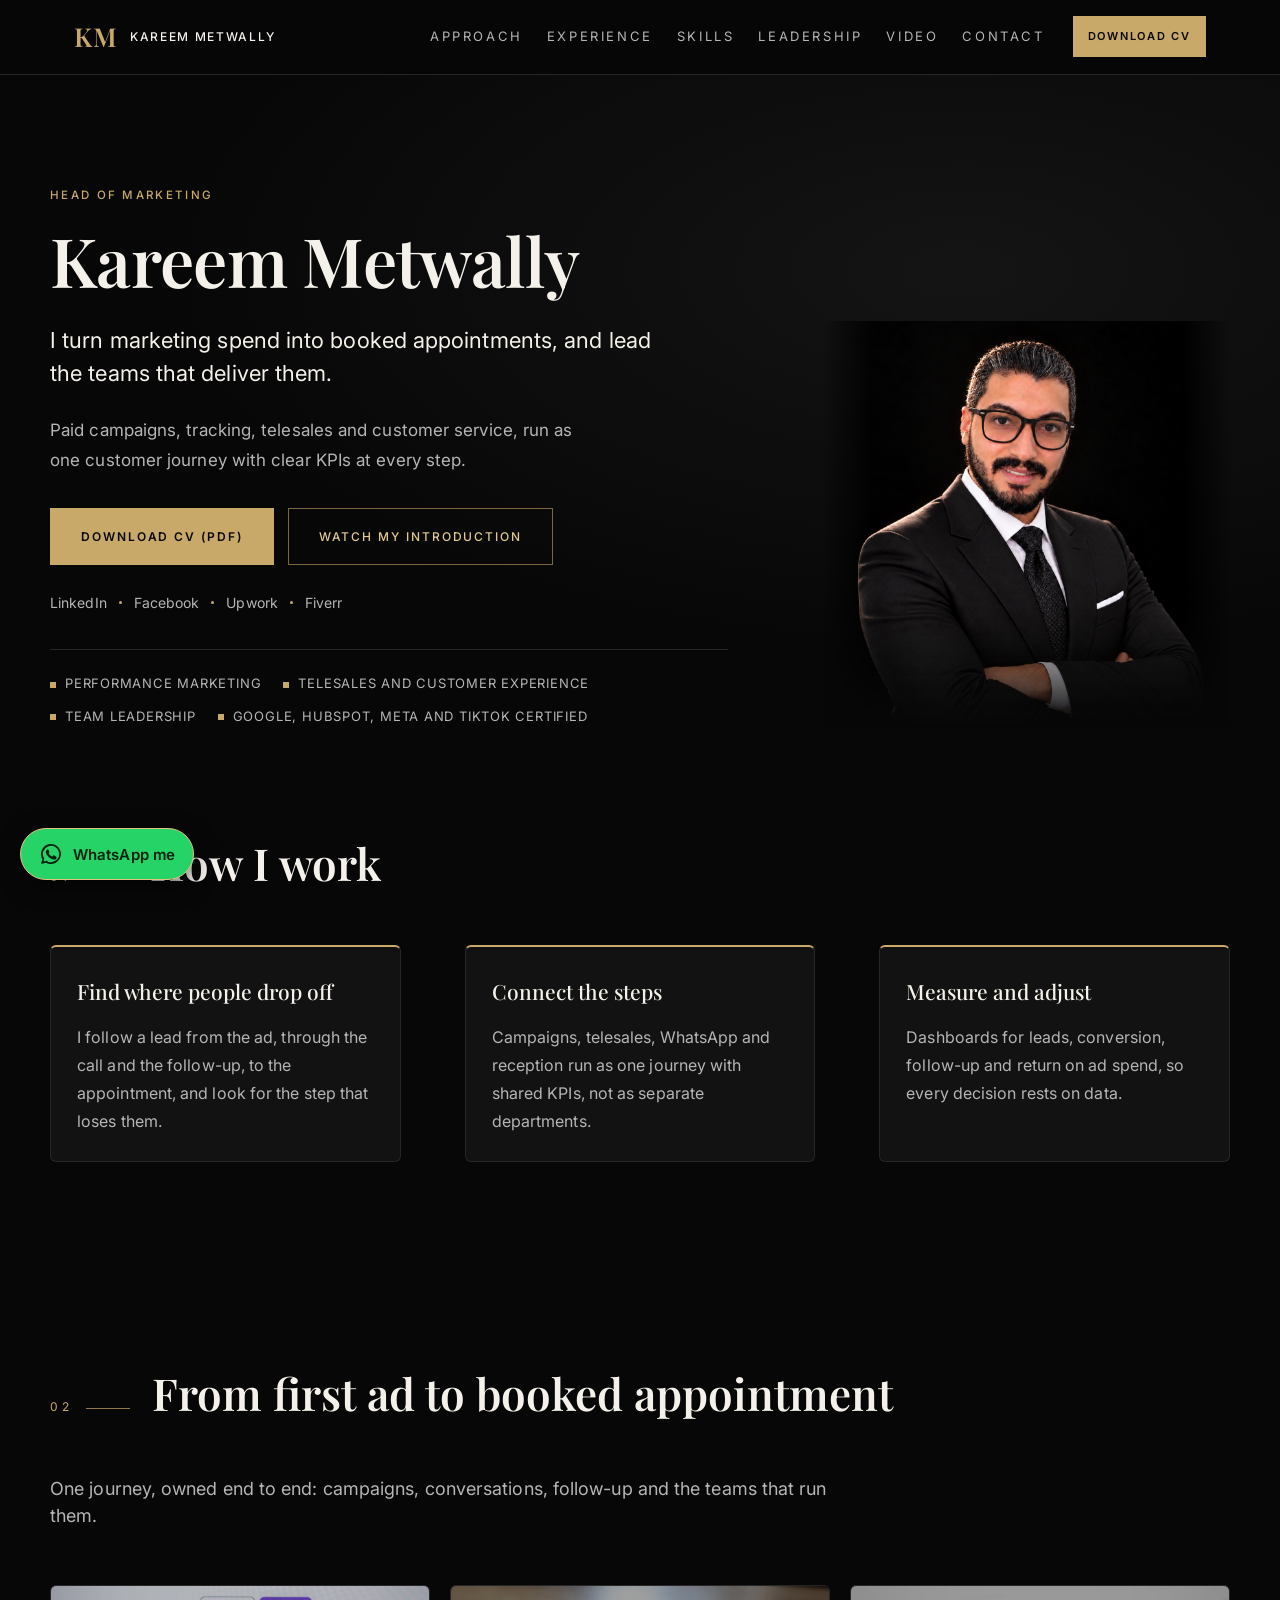
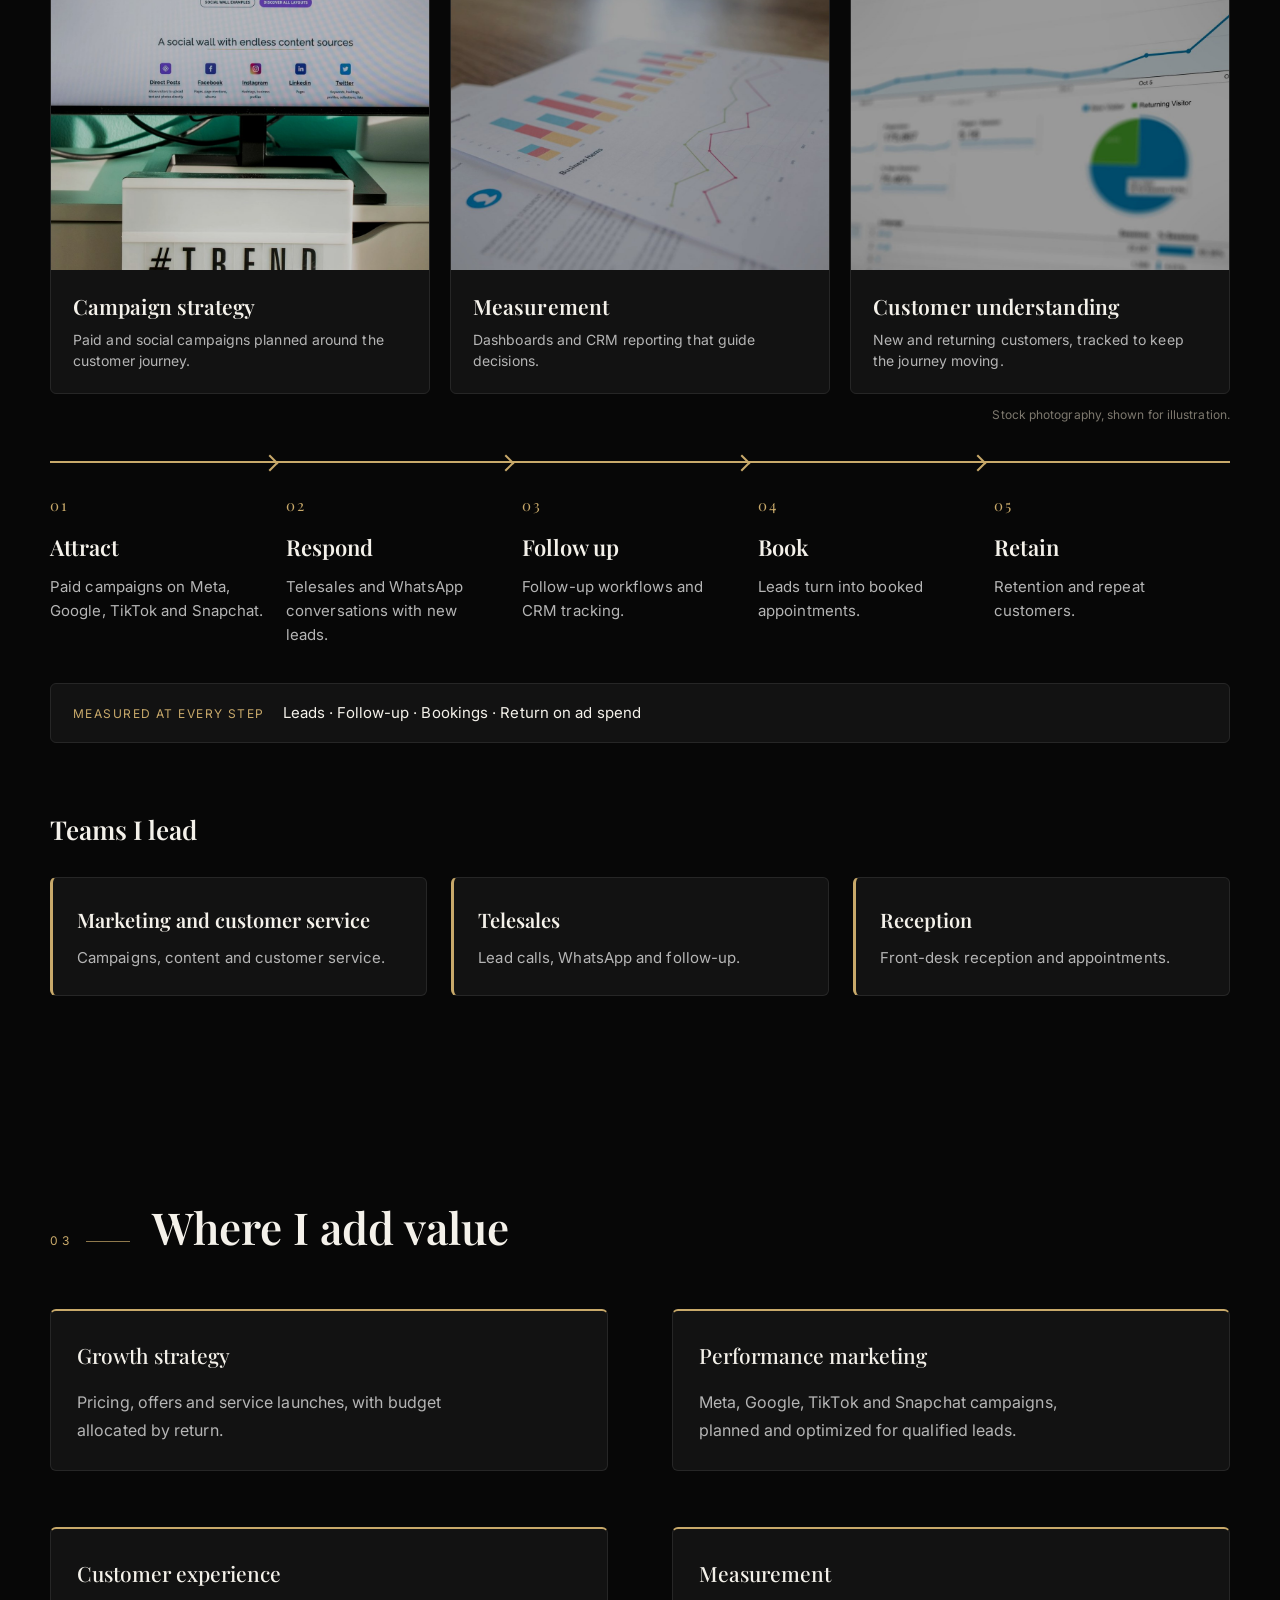
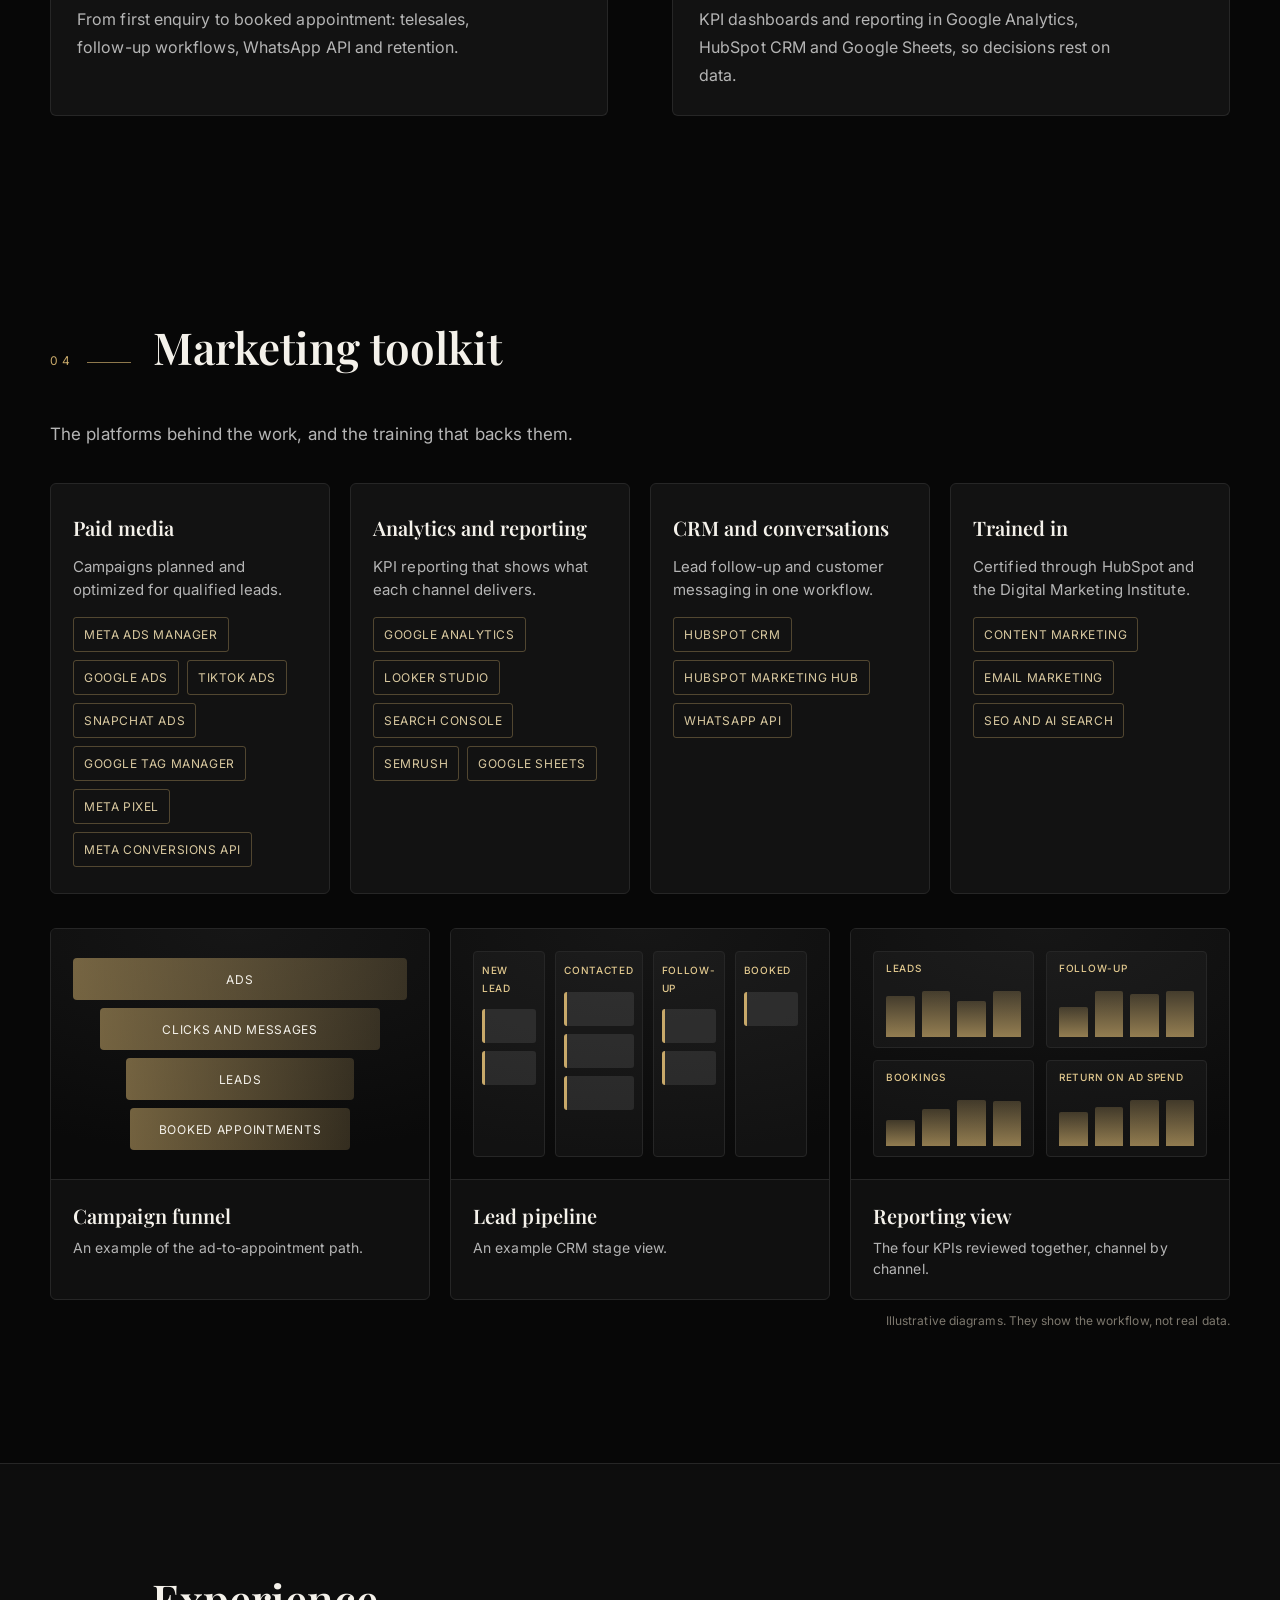
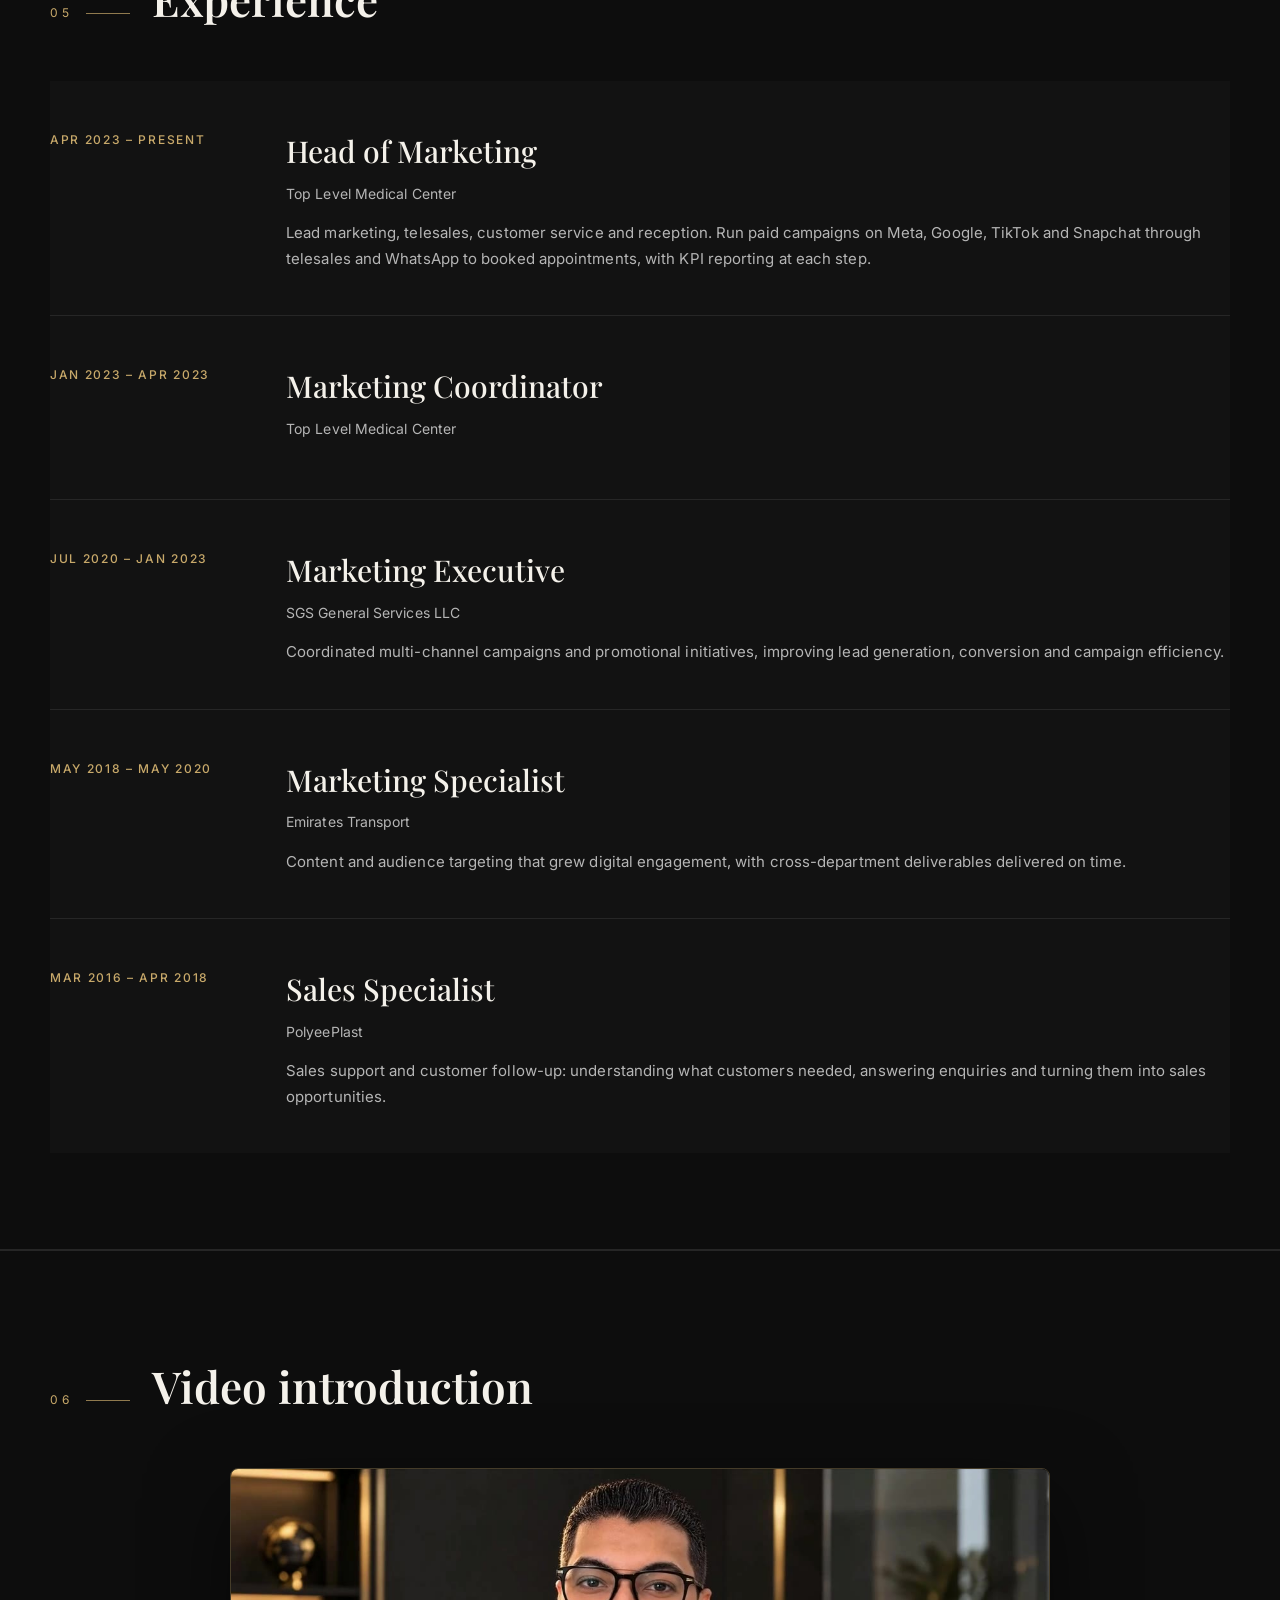
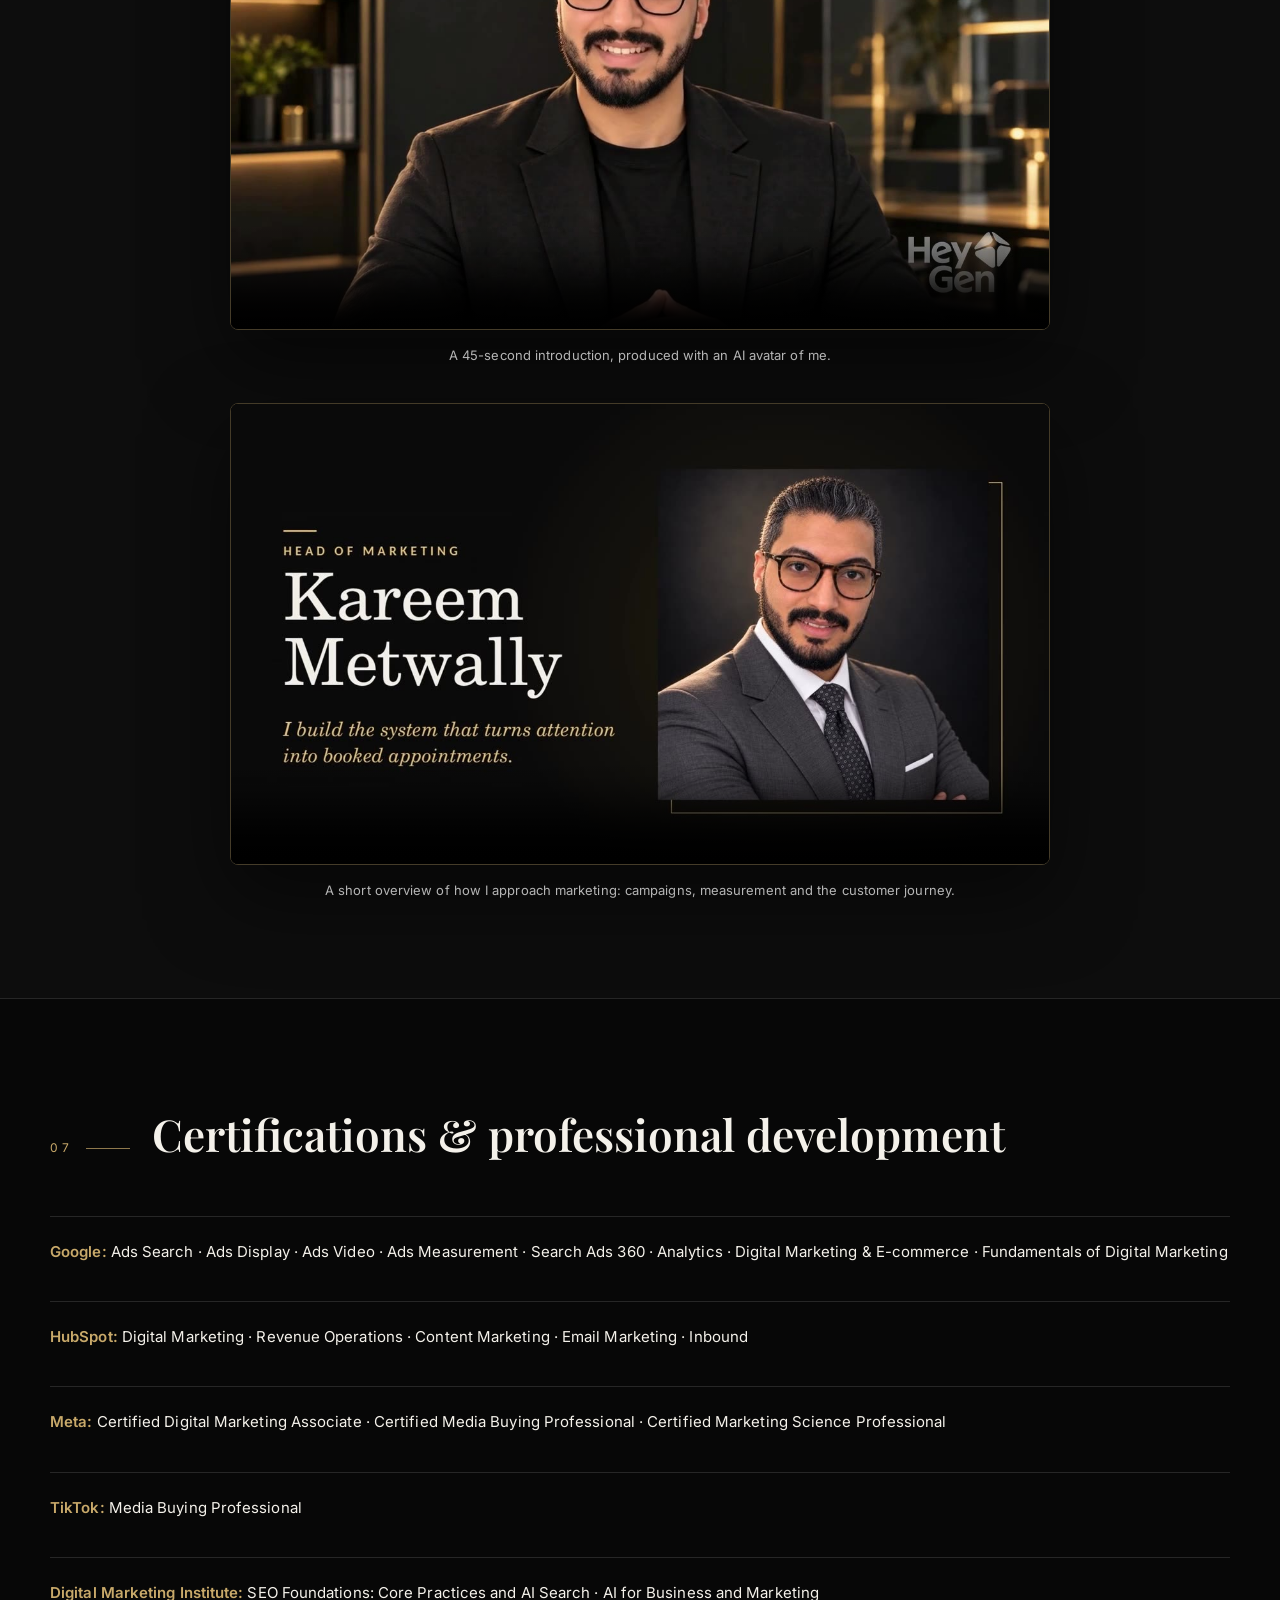
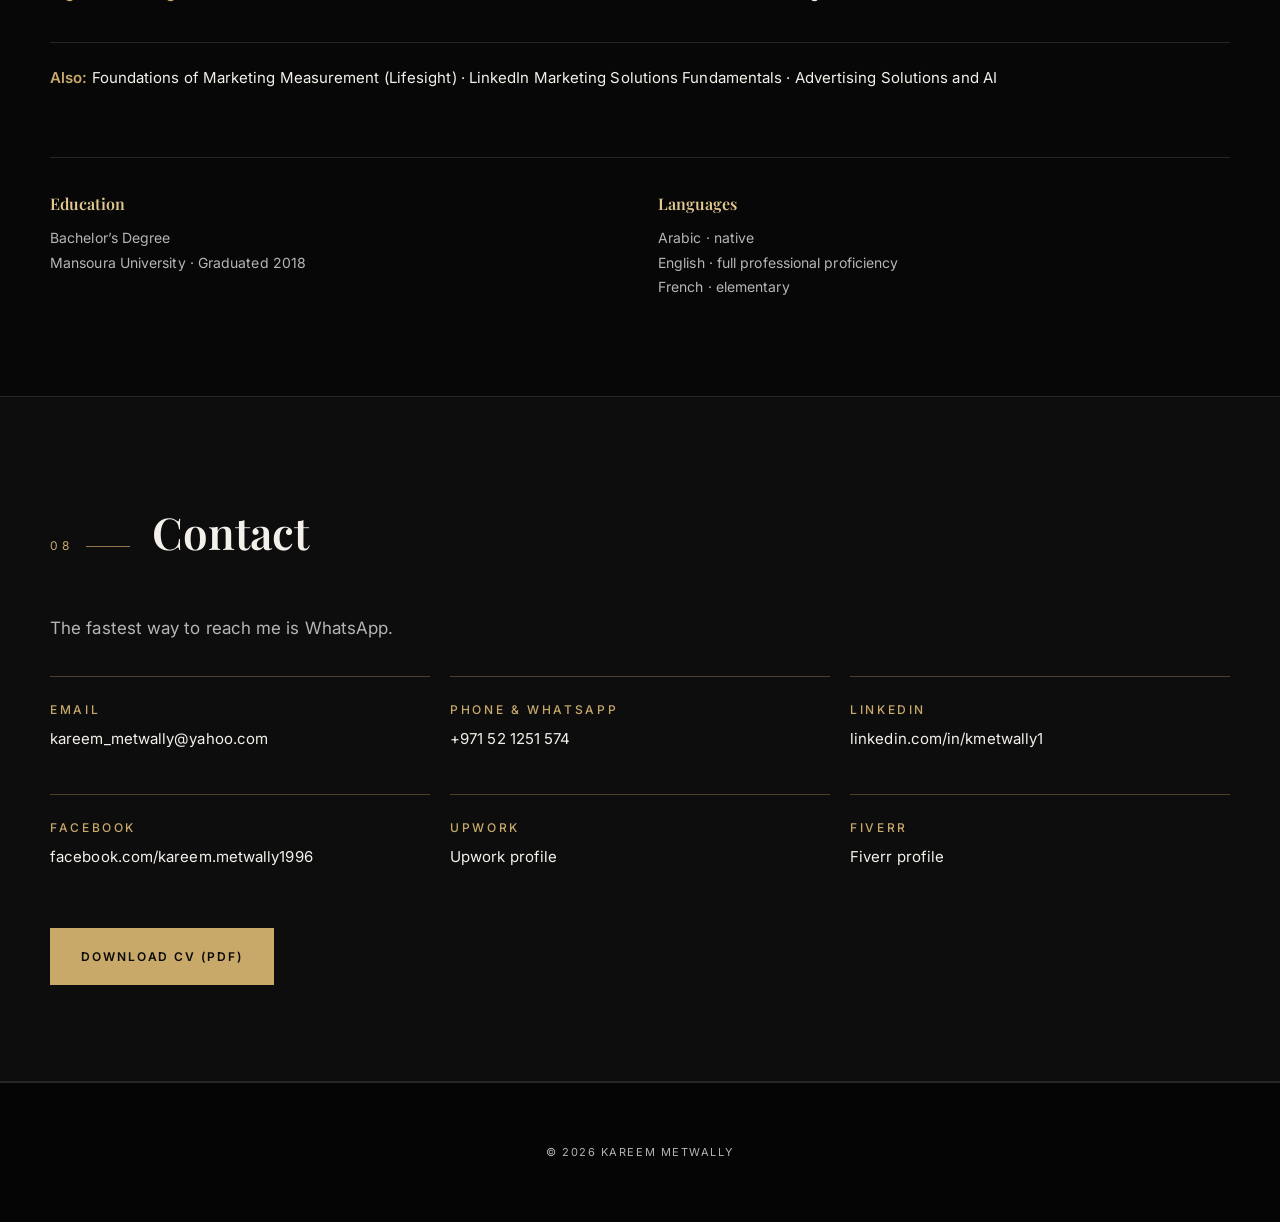
==== index.html @ 5777fdb4 "Update CV download links to new filename format" ====
<!DOCTYPE html>
<html lang="en">
<head>
<meta charset="UTF-8">
<meta name="viewport" content="width=device-width, initial-scale=1.0">
<title>Kareem Metwally | Head of Marketing | Lead generation and growth</title>
<meta name="description" content="Head of Marketing. Lead generation, performance marketing and customer experience.">
<link rel="preconnect" href="https://fonts.googleapis.com">
<link rel="preconnect" href="https://fonts.gstatic.com" crossorigin>
<link href="https://fonts.googleapis.com/css2?family=Playfair+Display:wght@500;600;700&family=Inter:wght@300;400;500;600&display=swap" rel="stylesheet">
<link rel="stylesheet" href="styles.css"><link rel="stylesheet" href="black.css"><link rel="stylesheet" href="pro.css">
<script type="application/ld+json">
{
  "@context": "https://schema.org",
  "@type": "Person",
  "name": "Kareem Metwally",
  "jobTitle": "Head of Marketing",
  "email": "mailto:kareem_metwally@yahoo.com",
  "url": "https://kareem-metwally.github.io/"
}
</script>
<style>.how3{grid-template-columns:repeat(3,1fr)}@media(max-width:800px){.how3{grid-template-columns:1fr}}.how2{grid-template-columns:repeat(2,1fr)}@media(max-width:800px){.how2{grid-template-columns:1fr}}</style></head>
<body>

<header class="nav">
  <div class="nav-inner">
    <a class="brand" href="#top"><span class="brand-mark">KM</span><span class="brand-name">Kareem Metwally</span></a>
    <nav class="nav-links">
      <a href="#approach">Approach</a>
      <a href="#experience">Experience</a>
      <a href="#skills">Skills</a>
      <a href="#leadership">Leadership</a>
      <a href="#video">Video</a>
      <a href="#contact">Contact</a>
    </nav>
    <a class="btn btn-gold btn-small" href="Kareem_Metwally_CV.pdf" download="Kareem-Metwally-CV.pdf">Download CV</a>
  </div>
</header>

<main id="top">

  <section class="hero">
    <div class="hero-inner">
      <div class="hero-text">
        <p class="eyebrow">Head of Marketing</p>
        <h1>Kareem Metwally</h1>
        <p class="headline">I turn marketing spend into booked appointments, and lead the teams that deliver them.</p>
        <p class="intro">Paid campaigns, tracking, telesales and customer service, run as one customer journey with clear KPIs at every step.</p>
        <div class="hero-actions">
          <a class="btn btn-gold" href="Kareem_Metwally_CV.pdf" download="Kareem-Metwally-CV.pdf">Download CV (PDF)</a>
          <a class="btn btn-ghost" href="#video">Watch my introduction</a>
        </div>
        <div class="hero-contact">
          <a href="https://www.linkedin.com/in/kmetwally1" rel="noopener">LinkedIn</a>
          <span class="dot"></span>
          <a href="https://www.facebook.com/kareem.metwally1996" rel="noopener">Facebook</a>
          <span class="dot"></span>
          <a href="https://www.upwork.com/freelancers/~012deb75c1dcdc2e0c" rel="noopener">Upwork</a>
          <span class="dot"></span>
          <a href="https://www.fiverr.com/kareem_met007" rel="noopener">Fiverr</a>
        </div>
      <ul class="cred-strip"><li>Performance marketing</li><li>Telesales and customer experience</li><li>Team leadership</li><li>Google, HubSpot, Meta and TikTok certified</li></ul>
      </div>
      <div class="hero-photo">
        <img src="portrait.jpg" alt="Portrait of Kareem Metwally" width="1254" height="1254">
      </div>
    </div>
  </section>
  <section id="approach" class="section">
    <div class="section-inner">
      <h2><span class="h2-index">01</span>How I work</h2>
      <div class="skills-grid how3">
        <div class="skill-card"><h4>Find where people drop off</h4><p>I follow a lead from the ad, through the call and the follow-up, to the appointment, and look for the step that loses them.</p></div>
        <div class="skill-card"><h4>Connect the steps</h4><p>Campaigns, telesales, WhatsApp and reception run as one journey with shared KPIs, not as separate departments.</p></div>
        <div class="skill-card"><h4>Measure and adjust</h4><p>Dashboards for leads, conversion, follow-up and return on ad spend, so every decision rests on data.</p></div>
      </div>
    </div>
  </section>

  <section id="leadership" class="section">
    <div class="section-inner">
      <h2><span class="h2-index">02</span>From first ad to booked appointment</h2>
      <p class="lead-intro">One journey, owned end to end: campaigns, conversations, follow-up and the teams that run them.</p>
      <div class="work-trio">
        <figure><img src="work-strategy.jpg" alt="Stock photo: social media content on a monitor beside a trend sign" loading="lazy" width="1200" height="800"><figcaption><b>Campaign strategy</b><span>Paid and social campaigns planned around the customer journey.</span></figcaption></figure>
        <figure><img src="work-measure.jpg" alt="Stock photo: printed bar and line chart report" loading="lazy" width="1200" height="800"><figcaption><b>Measurement</b><span>Dashboards and CRM reporting that guide decisions.</span></figcaption></figure>
        <figure><img src="work-team.jpg" alt="Stock photo: web analytics report with new and returning visitors" loading="lazy" width="1200" height="800"><figcaption><b>Customer understanding</b><span>New and returning customers, tracked to keep the journey moving.</span></figcaption></figure>
      </div>
      <p class="illus-note">Stock photography, shown for illustration.</p>
      <ol class="journey">
        <li><span class="j-n">01</span><h4>Attract</h4><p>Paid campaigns on Meta, Google, TikTok and Snapchat.</p></li>
        <li><span class="j-n">02</span><h4>Respond</h4><p>Telesales and WhatsApp conversations with new leads.</p></li>
        <li><span class="j-n">03</span><h4>Follow up</h4><p>Follow-up workflows and CRM tracking.</p></li>
        <li><span class="j-n">04</span><h4>Book</h4><p>Leads turn into booked appointments.</p></li>
        <li><span class="j-n">05</span><h4>Retain</h4><p>Retention and repeat customers.</p></li>
      </ol>
      <div class="measure-bar"><span>Measured at every step</span> Leads &middot; Follow-up &middot; Bookings &middot; Return on ad spend</div>
      <h3 class="sub-h">Teams I lead</h3>
      <div class="team-grid">
        <div><h4>Marketing and customer service</h4><p>Campaigns, content and customer service.</p></div>
        <div><h4>Telesales</h4><p>Lead calls, WhatsApp and follow-up.</p></div>
        <div><h4>Reception</h4><p>Front-desk reception and appointments.</p></div>
      </div>
    </div>
  </section>
  <section id="skills" class="section">
    <div class="section-inner">
      <h2><span class="h2-index">03</span>Where I add value</h2>
      <div class="skills-grid how2">
        <div class="skill-card">
          <h4>Growth strategy</h4>
          <p>Pricing, offers and service launches, with budget allocated by return.</p>
        </div>
        <div class="skill-card">
          <h4>Performance marketing</h4>
          <p>Meta, Google, TikTok and Snapchat campaigns, planned and optimized for qualified leads.</p>
        </div>
        <div class="skill-card">
          <h4>Customer experience</h4>
          <p>From first enquiry to booked appointment: telesales, follow-up workflows, WhatsApp API and retention.</p>
        </div>
        <div class="skill-card">
          <h4>Measurement</h4>
          <p>KPI dashboards and reporting in Google Analytics, HubSpot CRM and Google Sheets, so decisions rest on data.</p>
        </div>
      </div>
    </div>
  </section>
  <section id="toolkit" class="section">
    <div class="section-inner">
      <h2><span class="h2-index">04</span>Marketing toolkit</h2>
      <p class="sec-intro">The platforms behind the work, and the training that backs them.</p>
      <div class="tool-groups">
        <div class="tool-card"><h4>Paid media</h4><p>Campaigns planned and optimized for qualified leads.</p><ul><li>Meta Ads Manager</li><li>Google Ads</li><li>TikTok Ads</li><li>Snapchat Ads</li><li>Google Tag Manager</li><li>Meta Pixel</li><li>Meta Conversions API</li></ul></div>
        <div class="tool-card"><h4>Analytics and reporting</h4><p>KPI reporting that shows what each channel delivers.</p><ul><li>Google Analytics</li><li>Looker Studio</li><li>Search Console</li><li>Semrush</li><li>Google Sheets</li></ul></div>
        <div class="tool-card"><h4>CRM and conversations</h4><p>Lead follow-up and customer messaging in one workflow.</p><ul><li>HubSpot CRM</li><li>HubSpot Marketing Hub</li><li>WhatsApp API</li></ul></div>
        <div class="tool-card"><h4>Trained in</h4><p>Certified through HubSpot and the Digital Marketing Institute.</p><ul><li>Content marketing</li><li>Email marketing</li><li>SEO and AI search</li></ul></div>
      </div>
      <div class="diag-row">
        <figure class="diag"><div class="diag-body funnel"><div style="--w:100%"><span>Ads</span></div><div style="--w:84%"><span>Clicks and messages</span></div><div style="--w:68%"><span>Leads</span></div><div style="--w:66%"><span>Booked appointments</span></div></div><figcaption><b>Campaign funnel</b><span>An example of the ad-to-appointment path.</span></figcaption></figure>
        <figure class="diag"><div class="diag-body board"><div><h5>New lead</h5><i></i><i></i></div><div><h5>Contacted</h5><i></i><i></i><i></i></div><div><h5>Follow-up</h5><i></i><i></i></div><div><h5>Booked</h5><i></i></div></div><figcaption><b>Lead pipeline</b><span>An example CRM stage view.</span></figcaption></figure>
        <figure class="diag"><div class="diag-body scorecard"><div><h5>Leads</h5><u style="--h:55%"></u><u style="--h:70%"></u><u style="--h:48%"></u><u style="--h:82%"></u></div><div><h5>Follow-up</h5><u style="--h:40%"></u><u style="--h:62%"></u><u style="--h:58%"></u><u style="--h:75%"></u></div><div><h5>Bookings</h5><u style="--h:35%"></u><u style="--h:50%"></u><u style="--h:66%"></u><u style="--h:60%"></u></div><div><h5>Return on ad spend</h5><u style="--h:45%"></u><u style="--h:52%"></u><u style="--h:72%"></u><u style="--h:68%"></u></div></div><figcaption><b>Reporting view</b><span>The four KPIs reviewed together, channel by channel.</span></figcaption></figure>
      </div>
      <p class="illus-note">Illustrative diagrams. They show the workflow, not real data.</p>
    </div>
  </section>

  <section id="experience" class="section section-alt">
    <div class="section-inner">
      <h2><span class="h2-index">05</span>Experience</h2>
      <div class="timeline">

        <article class="job">
          <div class="job-when">Apr 2023 &ndash; Present</div>
          <div class="job-body">
            <h3>Head of Marketing</h3>
            <p class="job-org">Top Level Medical Center</p>
            <p class="job-desc">Lead marketing, telesales, customer service and reception. Run paid campaigns on Meta, Google, TikTok and Snapchat through telesales and WhatsApp to booked appointments, with KPI reporting at each step.</p>
          </div>
        </article>

        <article class="job">
          <div class="job-when">Jan 2023 &ndash; Apr 2023</div>
          <div class="job-body">
            <h3>Marketing Coordinator</h3>
            <p class="job-org">Top Level Medical Center</p>
          </div>
        </article>

        <article class="job">
          <div class="job-when">Jul 2020 &ndash; Jan 2023</div>
          <div class="job-body">
            <h3>Marketing Executive</h3>
            <p class="job-org">SGS General Services LLC</p>
            <p class="job-desc">Coordinated multi-channel campaigns and promotional initiatives, improving lead generation, conversion and campaign efficiency.</p>
          </div>
        </article>

        <article class="job">
          <div class="job-when">May 2018 &ndash; May 2020</div>
          <div class="job-body">
            <h3>Marketing Specialist</h3>
            <p class="job-org">Emirates Transport</p>
            <p class="job-desc">Content and audience targeting that grew digital engagement, with cross-department deliverables delivered on time.</p>
          </div>
        </article>

        <article class="job">
          <div class="job-when">Mar 2016 &ndash; Apr 2018</div>
          <div class="job-body">
            <h3>Sales Specialist</h3>
            <p class="job-org">PolyeePlast</p>
            <p class="job-desc">Sales support and customer follow-up: understanding what customers needed, answering enquiries and turning them into sales opportunities.</p>
          </div>
        </article>

      </div>
    </div>
  </section>
  <section id="video" class="section section-alt">
    <div class="section-inner">
      <h2><span class="h2-index">06</span>Video introduction</h2>
      <div class="video-wrap">
        <video controls preload="metadata" poster="intro-poster.jpg" playsinline>
          <source src="7-intro.mp4" type="video/mp4">
          Your browser does not support the video tag.
        </video>
      </div>
      <p class="video-note">A 45-second introduction, produced with an AI avatar of me.</p>
      <div class="video-wrap" style="margin-top:36px">
        <video controls preload="metadata" poster="motion-poster.jpg" playsinline>
          <source src="motion-overview.mp4" type="video/mp4">
          Your browser does not support the video tag.
        </video>
      </div>
      <p class="video-note">A short overview of how I approach marketing: campaigns, measurement and the customer journey.</p>
    </div>
  </section>
  <section id="certifications" class="section">
    <div class="section-inner">
      <h2><span class="h2-index">07</span>Certifications &amp; professional development</h2>
      <ul class="cert-list">
        <li><strong>Google:</strong> Ads Search &middot; Ads Display &middot; Ads Video &middot; Ads Measurement &middot; Search Ads 360 &middot; Analytics &middot; Digital Marketing &amp; E-commerce &middot; Fundamentals of Digital Marketing</li>
        <li><strong>HubSpot:</strong> Digital Marketing &middot; Revenue Operations &middot; Content Marketing &middot; Email Marketing &middot; Inbound</li>
        <li><strong>Meta:</strong> Certified Digital Marketing Associate &middot; Certified Media Buying Professional &middot; Certified Marketing Science Professional</li>
        <li><strong>TikTok:</strong> Media Buying Professional</li>
        <li><strong>Digital Marketing Institute:</strong> SEO Foundations: Core Practices and AI Search &middot; AI for Business and Marketing</li>
        <li><strong>Also:</strong> Foundations of Marketing Measurement (Lifesight) &middot; LinkedIn Marketing Solutions Fundamentals &middot; Advertising Solutions and AI</li>
      </ul>
      <div class="edu-lang">
        <div>
          <h4>Education</h4>
          <p>Bachelor&rsquo;s Degree<br>Mansoura University &middot; Graduated 2018</p>
        </div>
        <div>
          <h4>Languages</h4>
          <p>Arabic &middot; native<br>English &middot; full professional proficiency<br>French &middot; elementary</p>
        </div>
      </div>
    </div>
  </section>
  <section id="contact" class="section section-alt">
    <div class="section-inner">
      <h2><span class="h2-index">08</span>Contact</h2>
      <p class="contact-lead">The fastest way to reach me is WhatsApp.</p>
      <div class="contact-grid">
        <a class="contact-card" href="mailto:kareem_metwally@yahoo.com">
          <span class="contact-label">Email</span>
          <span class="contact-value">kareem_metwally@yahoo.com</span>
        </a>
        <a class="contact-card" href="tel:+971521251574">
          <span class="contact-label">Phone &amp; WhatsApp</span>
          <span class="contact-value">+971 52 1251 574</span>
        </a>
        <a class="contact-card" href="https://www.linkedin.com/in/kmetwally1" rel="noopener">
          <span class="contact-label">LinkedIn</span>
          <span class="contact-value">linkedin.com/in/kmetwally1</span>
        </a>
        <a class="contact-card" href="https://www.facebook.com/kareem.metwally1996" rel="noopener">
          <span class="contact-label">Facebook</span>
          <span class="contact-value">facebook.com/kareem.metwally1996</span>
        </a>
        <a class="contact-card" href="https://www.upwork.com/freelancers/~012deb75c1dcdc2e0c" rel="noopener">
          <span class="contact-label">Upwork</span>
          <span class="contact-value">Upwork profile</span>
        </a>
        <a class="contact-card" href="https://www.fiverr.com/kareem_met007" rel="noopener">
          <span class="contact-label">Fiverr</span>
          <span class="contact-value">Fiverr profile</span>
        </a>
      </div>
      <div class="contact-actions">
        <a class="btn btn-gold" href="Kareem_Metwally_CV.pdf" download="Kareem-Metwally-CV.pdf">Download CV (PDF)</a>
      </div>
    </div>
  </section>
<footer class="footer">
  <p>&copy; 2026 Kareem Metwally</p>
</footer>

<style>
.job-desc{color:var(--muted);font-size:15px;line-height:1.7;margin:0}
.cert-list{grid-template-columns:1fr !important}
.cert-list li strong{color:var(--gold);font-weight:600}
.wa-float{position:fixed;left:20px;bottom:20px;z-index:999;display:flex;align-items:center;gap:10px;background:#25D366;color:#06210f;font:600 15px Inter,Arial,sans-serif;text-decoration:none;padding:13px 18px;border-radius:999px;box-shadow:0 6px 22px rgba(0,0,0,.55);border:1px solid #e3c17e}
.wa-float:hover{background:#2fe173}
.wa-float svg{width:24px;height:24px;fill:#06210f;flex:none}
@media(max-width:520px){.wa-float{left:14px;bottom:14px;padding:13px}.wa-float span{display:none}}
@media(max-width:560px){.hero{padding:76px 20px 90px}}
</style>
<a class="wa-float" href="https://wa.me/971521251574?text=Hello%20Kareem%2C%20I%20saw%20your%20website." target="_blank" rel="noopener" aria-label="Chat with Kareem on WhatsApp"><svg viewBox="0 0 24 24" aria-hidden="true"><path d="M12 2a10 10 0 0 0-8.6 15.1L2 22l5-1.3A10 10 0 1 0 12 2zm0 18.2a8.2 8.2 0 0 1-4.2-1.2l-.3-.2-3 .8.8-2.9-.2-.3A8.2 8.2 0 1 1 12 20.200zm4.500-6.100c-.2-.1-1.500-.7-1.700-.8-.2-.1-.4-.1-.6.100l-.8 1c-.1.200-.3.200-.5.100a6.700 6.700 0 0 1-3.300-2.900c-.2-.4.200-.4.700-1.300.1-.2 0-.3 0-.5l-.8-1.800c-.2-.5-.4-.4-.6-.4h-.5a1 1 0 0 0-.7.300 3 3 0 0 0-.9 2.200 5.200 5.200 0 0 0 1.100 2.800 11.900 11.900 0 0 0 4.600 4c1.700.7 2.400.8 3.200.7.500-.1 1.500-.6 1.700-1.200.2-.6.200-1.100.2-1.200-.1-.1-.2-.2-.5-.3z"/></svg><span>WhatsApp me</span></a>

<script src="https://mysitegptassistant.com/widget.js" data-bot-id="8e0ba8d3-a5a0-49cf-b7a9-ae77e7ac9e54" data-brand-color="#E3C17E" async></script>
<script>
/* keep chat launcher above the Netlify badge */
(function(){var css=".pb-launcher{bottom:84px!important}.pb-tip{bottom:158px!important}.pb-panel{bottom:156px!important;height:min(660px,calc(100dvh - 180px))!important}@media(max-width:480px){.pb-panel{bottom:0!important;height:100dvh!important}}";var n=0,t=setInterval(function(){var h=document.getElementById("mysitegpt-widget");if(h&&h.shadowRoot){if(!h.shadowRoot.getElementById("kfix")){var s=document.createElement("style");s.id="kfix";s.textContent=css;h.shadowRoot.appendChild(s)}clearInterval(t)}if(++n>120)clearInterval(t)},500)})();
</script>
</body>
</html>
---- styles.css ----
:root {
  --bg: #0a0a0b;
  --bg-alt: #101013;
  --panel: #141417;
  --line: #232327;
  --gold: #c9a45c;
  --gold-bright: #e3c17e;
  --text: #f2efe9;
  --muted: #a9a49b;
  --max: 1120px;
}

* { margin: 0; padding: 0; box-sizing: border-box; }

html { scroll-behavior: smooth; }

body {
  background: var(--bg);
  color: var(--text);
  font-family: 'Inter', system-ui, -apple-system, sans-serif;
  font-weight: 300;
  line-height: 1.7;
  font-size: 16px;
}

h1, h2, h3, h4, .brand-mark, .stat-num {
  font-family: 'Playfair Display', Georgia, serif;
  font-weight: 600;
}

a { color: var(--gold); text-decoration: none; }
a:hover { color: var(--gold-bright); }

/* Nav */
.nav {
  position: sticky; top: 0; z-index: 50;
  background: rgba(10,10,11,.92);
  backdrop-filter: blur(8px);
  border-bottom: 1px solid var(--line);
}
.nav-inner {
  max-width: var(--max); margin: 0 auto; padding: 14px 24px;
  display: flex; align-items: center; gap: 28px;
}
.brand { display: flex; align-items: center; gap: 12px; color: var(--text); }
.brand-mark {
  color: var(--gold); font-size: 26px; letter-spacing: 1px;
}
.brand-name { font-weight: 500; font-size: 15px; }
.nav-links { display: flex; gap: 24px; margin-left: auto; }
.nav-links a { color: var(--muted); font-size: 14px; }
.nav-links a:hover { color: var(--gold); }

/* Buttons */
.btn {
  display: inline-block; padding: 13px 26px; border-radius: 4px;
  font-size: 14px; font-weight: 500; letter-spacing: .4px;
  transition: all .2s ease; border: 1px solid transparent;
}
.btn-gold { background: var(--gold); color: #14100a; }
.btn-gold:hover { background: var(--gold-bright); color: #14100a; }
.btn-ghost { border-color: var(--gold); color: var(--gold); background: transparent; }
.btn-ghost:hover { background: rgba(201,164,92,.1); color: var(--gold-bright); }
.btn-small { padding: 9px 18px; font-size: 13px; }

/* Hero */
.hero { padding: 96px 24px 80px; background:
  radial-gradient(1000px 500px at 85% -10%, rgba(201,164,92,.12), transparent 60%),
  radial-gradient(800px 400px at -10% 110%, rgba(201,164,92,.07), transparent 55%),
  var(--bg);
}
.hero-inner {
  max-width: var(--max); margin: 0 auto;
  display: grid; grid-template-columns: 1.35fr .85fr; gap: 64px; align-items: center;
}
.eyebrow { color: var(--gold); letter-spacing: 2.5px; text-transform: uppercase; font-size: 12px; font-weight: 500; }
.eyebrow-ar { color: var(--muted); font-size: 14px; margin-top: 6px; }
.hero h1 { font-size: 58px; line-height: 1.1; margin: 18px 0 14px; }
.headline { color: var(--gold-bright); font-size: 20px; font-weight: 400; line-height: 1.6; }
.intro { color: var(--muted); margin-top: 20px; max-width: 56ch; }
.hero-actions { display: flex; gap: 14px; margin-top: 32px; flex-wrap: wrap; }
.hero-contact { display: flex; align-items: center; gap: 12px; margin-top: 26px; font-size: 14px; flex-wrap: wrap; }
.hero-contact .dot { width: 3px; height: 3px; border-radius: 50%; background: var(--gold); }
.hero-photo img {
  width: 100%; height: auto; aspect-ratio: 1 / 1; object-fit: cover;
  border-radius: 12px; display: block;
  border: 1px solid rgba(201,164,92,.35);
  box-shadow: 0 30px 80px rgba(0,0,0,.55), 0 0 0 8px rgba(201,164,92,.06);
}

/* Stats */
.stats { border-top: 1px solid var(--line); border-bottom: 1px solid var(--line); background: var(--bg-alt); }
.stats-inner {
  max-width: var(--max); margin: 0 auto; padding: 40px 24px;
  display: grid; grid-template-columns: repeat(4, 1fr); gap: 24px;
}
.stat { display: flex; flex-direction: column; gap: 6px; }
.stat-num { color: var(--gold); font-size: 30px; }
.stat-label { color: var(--muted); font-size: 13px; line-height: 1.5; }

/* Sections */
.section { padding: 88px 24px; }
.section-alt { background: var(--bg-alt); border-top: 1px solid var(--line); border-bottom: 1px solid var(--line); }
.section-inner { max-width: var(--max); margin: 0 auto; }
h2 { font-size: 34px; margin-bottom: 40px; display: flex; align-items: baseline; gap: 16px; }
.h2-index { color: var(--gold); font-size: 15px; font-family: 'Inter', sans-serif; font-weight: 500; letter-spacing: 1px; }

/* About */
.about-grid { display: grid; grid-template-columns: repeat(3, 1fr); gap: 36px; color: var(--muted); }
.core-line { margin-top: 36px; padding-top: 24px; border-top: 1px solid var(--line); color: var(--gold-bright); font-size: 14px; }

/* Experience timeline */
.timeline { display: flex; flex-direction: column; }
.job {
  display: grid; grid-template-columns: 200px 1fr; gap: 36px;
  padding: 32px 0; border-bottom: 1px solid var(--line);
}
.job:last-child { border-bottom: none; }
.job-when { color: var(--gold); font-size: 14px; font-weight: 500; padding-top: 4px; white-space: nowrap; }
.job h3 { font-size: 22px; }
.job-org { color: var(--muted); font-size: 14px; margin: 4px 0 14px; }
.job ul { list-style: none; }
.job li { color: var(--muted); padding-left: 22px; position: relative; margin-bottom: 8px; font-size: 15px; }
.job li::before { content: ''; position: absolute; left: 0; top: 11px; width: 8px; height: 1px; background: var(--gold); }

/* Skills */
.skills-grid { display: grid; grid-template-columns: repeat(2, 1fr); gap: 24px; }
.skill-card { background: var(--panel); border: 1px solid var(--line); border-radius: 10px; padding: 28px; }
.skill-card h4 { color: var(--gold-bright); font-size: 17px; margin-bottom: 10px; }
.skill-card p { color: var(--muted); font-size: 14px; }
.tools-line { margin-top: 28px; color: var(--muted); font-size: 14px; }
.tools-line strong { color: var(--text); font-weight: 500; }

/* Video */
.video-wrap {
  max-width: 860px; border-radius: 12px; overflow: hidden;
  border: 1px solid rgba(201,164,92,.35);
  box-shadow: 0 30px 80px rgba(0,0,0,.5);
}
.video-wrap video { width: 100%; display: block; background: #000; }
.video-note { color: var(--muted); font-size: 13px; margin-top: 14px; }

/* Certifications */
.cert-list { list-style: none; display: grid; grid-template-columns: repeat(3, 1fr); gap: 14px; }
.cert-list li {
  background: var(--panel); border: 1px solid var(--line); border-radius: 8px;
  padding: 16px 18px; font-size: 14px; color: var(--text);
  border-left: 2px solid var(--gold);
}
.edu-lang { display: grid; grid-template-columns: 1fr 1fr; gap: 36px; margin-top: 44px; padding-top: 32px; border-top: 1px solid var(--line); }
.edu-lang h4 { color: var(--gold-bright); font-size: 16px; margin-bottom: 8px; }
.edu-lang p { color: var(--muted); font-size: 14px; }

/* Contact */
.contact-lead { color: var(--muted); margin-bottom: 32px; max-width: 60ch; }
.contact-grid { display: grid; grid-template-columns: repeat(3, 1fr); gap: 20px; }
.contact-card {
  background: var(--panel); border: 1px solid var(--line); border-radius: 10px;
  padding: 24px; display: flex; flex-direction: column; gap: 6px;
  transition: border-color .2s ease;
}
.contact-card:hover { border-color: var(--gold); }
.contact-label { color: var(--gold); font-size: 12px; letter-spacing: 1.5px; text-transform: uppercase; font-weight: 500; }
.contact-value { color: var(--text); font-size: 15px; word-break: break-all; }
.contact-actions { margin-top: 36px; }

/* Footer */
.footer { padding: 32px 24px; text-align: center; color: var(--muted); font-size: 13px; border-top: 1px solid var(--line); }

/* Responsive */
@media (max-width: 900px) {
  .hero-inner { grid-template-columns: 1fr; gap: 44px; }
  .hero-photo { max-width: 340px; }
  .hero h1 { font-size: 42px; }
  .stats-inner { grid-template-columns: repeat(3, 1fr); }
  .about-grid { grid-template-columns: 1fr; }
  .cert-list { grid-template-columns: repeat(2, 1fr); }
  .contact-grid { grid-template-columns: 1fr; }
  .job { grid-template-columns: 1fr; gap: 8px; }
  .nav-links { display: none; }
  .nav-inner { justify-content: space-between; }
}
@media (max-width: 560px) {
  .stats-inner { grid-template-columns: repeat(2, 1fr); }
  .cert-list { grid-template-columns: 1fr; }
  .skills-grid { grid-template-columns: 1fr; }
  .edu-lang { grid-template-columns: 1fr; }
  .section { padding: 64px 20px; }
  .hero { padding: 64px 20px 56px; }
  .hero h1 { font-size: 36px; }
}

.lead-intro { color: var(--text); max-width: 760px; margin-bottom: 28px; font-size: 17px; }
.scope-grid { display: grid; grid-template-columns: repeat(2, 1fr); gap: 20px; margin-bottom: 28px; }
.scope-grid figure { background: var(--panel); border: 1px solid var(--line); border-radius: 6px; overflow: hidden; }
.scope-grid img { width: 100%; height: auto; display: block; }
.scope-grid figcaption { padding: 12px 16px; color: var(--muted); font-size: 14px; }
.scope-video { max-width: 100%; }
@media (max-width: 640px) { .scope-grid { grid-template-columns: 1fr; } }

.stats-note { max-width: 1120px; margin: 0 auto; padding: 0 24px 18px; font-size: 12.5px; color: var(--muted, #8f8a80); text-align: center; letter-spacing: .02em; }

/* ===== premium pass ===== */
:root{--bg:#070708;--bg-alt:#0b0b0d;--line:#1d1c1a;--gold:#c8a45e;--max:1180px}
body{font-weight:300;letter-spacing:.005em;-webkit-font-smoothing:antialiased}
.nav{background:rgba(7,7,8,.72);backdrop-filter:blur(14px);border-bottom:1px solid rgba(200,164,94,.14)}
.nav-links a{font-size:11.5px;letter-spacing:.2em;text-transform:uppercase}
.brand-name{letter-spacing:.14em;text-transform:uppercase;font-size:12px}
.btn{border-radius:0;letter-spacing:.16em;text-transform:uppercase;font-size:12px;padding:17px 30px}
.btn-small{padding:11px 18px;font-size:11px}
.hero{padding:150px 24px 140px;background:radial-gradient(1200px 600px at 78% 40%,rgba(200,164,94,.10),transparent 60%),#070708}
.hero-inner{grid-template-columns:1.25fr .75fr;gap:96px}
.eyebrow{letter-spacing:.34em;font-size:11.5px;color:var(--gold)}
.hero h1{font-size:clamp(52px,7vw,92px);line-height:1.02;letter-spacing:-.01em;margin:18px 0 28px}
.headline{font-family:'Playfair Display',Georgia,serif;font-style:italic;font-weight:400;font-size:clamp(22px,2.4vw,30px);line-height:1.35;color:var(--gold-bright);max-width:620px}
.intro{font-size:17px;max-width:540px;color:#b4afa5;margin-top:26px}
.hero-photo{position:relative}
.hero-photo::before{content:"";position:absolute;inset:22px -22px -22px 22px;border:1px solid rgba(200,164,94,.45);z-index:0}
.hero-photo img{position:relative;z-index:1;border-radius:0;box-shadow:0 40px 90px rgba(0,0,0,.65);border:none}
.section{padding:150px 24px}
.section-alt{background:var(--bg-alt)}
h2{font-size:clamp(34px,4.2vw,54px);font-weight:500;letter-spacing:-.005em;margin-bottom:64px;display:flex;align-items:baseline;gap:22px}
.h2-index{font-family:'Inter',sans-serif;font-size:12px;letter-spacing:.3em;color:var(--gold);font-weight:400}
.h2-index::after{content:"";display:inline-block;width:44px;height:1px;background:var(--gold);vertical-align:middle;margin-left:14px;opacity:.7}
.skills-grid{gap:56px 64px}
.skill-card{background:none!important;border:none!important;border-top:1px solid rgba(200,164,94,.4)!important;border-radius:0!important;padding:26px 0 0!important}
.skill-card h4{font-size:24px;font-weight:500;margin-bottom:14px;color:var(--text)}
.skill-card p{font-size:16px;color:#aaa59b;max-width:420px}
.lead-intro{font-family:'Playfair Display',serif;font-size:26px;line-height:1.5;color:#d8d3c8;max-width:780px;margin-bottom:56px}
.scope-grid{grid-template-columns:repeat(6,1fr);gap:18px}
.scope-grid figure{position:relative;background:none;border:none;border-radius:0}
.scope-grid figure:first-child{grid-column:span 6}
.scope-grid figure:not(:first-child){grid-column:span 2}
.scope-grid img{aspect-ratio:16/9;object-fit:cover;filter:saturate(1.05)}
.scope-grid figure:first-child img{aspect-ratio:21/9}
.scope-grid figcaption{position:absolute;left:0;right:0;bottom:0;padding:44px 22px 18px;background:linear-gradient(transparent,rgba(0,0,0,.82));color:#efe7d4;letter-spacing:.18em;text-transform:uppercase;font-size:11.5px}
.job{padding:44px 0;border-bottom:1px solid var(--line)}
.job h3{font-size:30px;font-weight:500}
.job-when{letter-spacing:.14em;font-size:12px;text-transform:uppercase}
.video-wrap video{border-radius:0;box-shadow:0 40px 90px rgba(0,0,0,.6)}
.cert-list li{background:none!important;border:none!important;border-top:1px solid var(--line)!important;border-radius:0!important;padding:22px 0!important;font-size:15px}
.contact-card{background:none!important;border:none!important;border-top:1px solid rgba(200,164,94,.35)!important;border-radius:0!important;padding:22px 0!important}
.contact-label{letter-spacing:.22em}
.footer{padding:60px 24px;letter-spacing:.14em;text-transform:uppercase;font-size:11px}
@media(max-width:900px){.hero{padding:90px 22px}.hero-inner{gap:56px}.hero-photo::before{inset:14px -10px -14px 14px}.section{padding:96px 22px}.scope-grid figure:not(:first-child){grid-column:span 6}.scope-grid figure:first-child img{aspect-ratio:16/9}}
.hero-photo{width:100%}
.hero-photo img{width:100%;height:auto;display:block;aspect-ratio:4/5;object-fit:cover;object-position:50% 20%}
.hero{padding:130px 24px 120px}
@media(max-width:900px){.hero-photo{max-width:420px;margin-right:14px}.hero-photo::before{inset:12px -12px -12px 12px}}
@media(max-width:900px){.hero-inner{grid-template-columns:1fr!important}}

@media(max-width:560px){.hero{padding:76px 20px 90px}}
---- black.css ----
:root{--bg:#070707;--bg-alt:#0d0d0d;--panel:#121212;--line:#262626;--gold:#c8a96a;--gold-bright:#e2c98f;--text:#f4f1ea;--muted:#b5b5b5}
body{background:var(--bg);color:var(--text);font-weight:400;font-size:17px;line-height:1.75}
h1,h2,h3,h4{font-family:'Playfair Display',Georgia,serif;font-weight:600;letter-spacing:0}
.nav{background:rgba(7,7,7,.94);border-bottom:1px solid var(--line)}
.nav-links a{color:var(--muted);font-size:13px}.nav-links a:hover{color:var(--gold-bright)}
.brand-name{color:var(--text)}
.btn-gold{background:var(--gold)!important;color:#0a0a0a!important;border:1px solid var(--gold)!important;font-weight:600}
.btn-gold:hover{background:var(--gold-bright)!important}
.btn-ghost{background:transparent!important;color:var(--gold-bright)!important;border:1px solid rgba(200,169,106,.6)!important}
.hero{background:radial-gradient(ellipse at 75% 30%,#141414 0,#070707 60%);padding:110px 24px 90px!important}
.hero h1{font-size:clamp(42px,6vw,68px);line-height:1.08;color:var(--text)}
.headline{font-family:'Inter',sans-serif!important;font-style:normal!important;color:var(--text);font-size:22px;font-weight:400;line-height:1.5}
.intro{color:var(--muted)}.hero-contact a{color:var(--muted)}.hero-contact a:hover{color:var(--gold-bright)}
.eyebrow{color:var(--gold);letter-spacing:.2em;font-weight:500}
.hero-photo::before{display:none!important}
.hero-photo{max-width:430px;margin:0 auto}
.hero-photo img{border-radius:6px!important;aspect-ratio:4/5;max-height:560px;object-position:50% 15%;box-shadow:0 30px 80px rgba(0,0,0,.7)!important;border:1px solid rgba(200,169,106,.25)!important}
.section{padding:96px 24px!important}
.section-alt,.stats{background:var(--bg-alt)}
h2{font-size:clamp(30px,3.8vw,44px)!important;margin-bottom:44px!important}
.skill-card{background:var(--panel)!important;border:1px solid var(--line)!important;border-top:2px solid var(--gold)!important;border-radius:6px!important;padding:26px!important}
.skill-card h4{font-size:21px;color:var(--text)}
.skill-card p,.job-desc,.job-body,.tools-line,.lead-intro,.contact-lead,.video-note{color:var(--muted)}
.lead-intro{font-family:'Inter',sans-serif!important;font-style:normal!important;font-size:18px}
.job{background:var(--panel)!important}.job h3{color:var(--text)!important}
.contact-card{background:var(--panel);border:1px solid var(--line);border-radius:6px}
.contact-value{color:var(--text)}
.footer{background:#050505;color:var(--muted);border-top:1px solid var(--line)}
.video-wrap{max-width:820px!important;margin-left:auto!important;margin-right:auto!important;border:1px solid rgba(200,169,106,.3);border-radius:8px}
.video-note{text-align:center}
.scope-grid img{border-radius:6px}
@media(max-width:560px){.brand-name{display:none}.hero{padding:56px 20px 56px!important}.section{padding:64px 20px!important}.hero-photo{max-width:100%}}
.btn-small{white-space:nowrap;padding:10px 14px!important}
.diag-body{background:radial-gradient(120% 90% at 50% 0,#161616,#0a0a0a)!important}
---- pro.css ----
.hero-inner{align-items:end!important}
.hero-photo{max-width:560px!important;margin:0 auto!important}
.hero-photo img{aspect-ratio:1/1!important;max-height:none!important;border:none!important;border-radius:0!important;box-shadow:none!important;object-position:50% 50%;
 -webkit-mask-image:linear-gradient(to bottom,#000 70%,transparent 100%),linear-gradient(to right,transparent 0,#000 12%,#000 88%,transparent 100%);-webkit-mask-composite:source-in;
 mask-image:linear-gradient(to bottom,#000 70%,transparent 100%),linear-gradient(to right,transparent 0,#000 12%,#000 88%,transparent 100%);mask-composite:intersect}
.hero{padding-bottom:0!important}
.cred-strip{list-style:none;display:flex;flex-wrap:wrap;gap:10px 22px;margin-top:34px;padding-top:22px;border-top:1px solid var(--line)}
.cred-strip li{font-size:13px;letter-spacing:.06em;text-transform:uppercase;color:var(--muted)}
.cred-strip li::before{content:"";display:inline-block;width:6px;height:6px;background:var(--gold);margin-right:9px;vertical-align:middle}
.journey{list-style:none;display:grid;grid-template-columns:repeat(5,1fr);gap:0;margin:8px 0 28px;border-top:1px solid var(--line)}
.journey li{padding:28px 22px 8px 0;position:relative;border-top:2px solid var(--gold);margin-top:-1px}
.journey li:not(:last-child)::after{content:"";position:absolute;right:10px;top:-6px;width:10px;height:10px;border-top:2px solid var(--gold);border-right:2px solid var(--gold);transform:rotate(45deg)}
.j-n{font-family:'Playfair Display',serif;color:var(--gold);font-size:15px;letter-spacing:.1em}
.journey h4{font-size:22px;margin:8px 0 8px}
.journey p{color:var(--muted);font-size:15px;line-height:1.6}
.measure-bar{background:var(--panel);border:1px solid var(--line);border-radius:6px;padding:16px 22px;color:var(--text);font-size:15px}
.measure-bar span{color:var(--gold);text-transform:uppercase;letter-spacing:.12em;font-size:12px;margin-right:14px}
.sub-h{font-size:26px;margin:64px 0 24px!important}
.team-grid{display:grid;grid-template-columns:repeat(3,1fr);gap:24px}
.team-grid>div{background:var(--panel);border:1px solid var(--line);border-left:3px solid var(--gold);border-radius:6px;padding:24px}
.team-grid h4{font-size:20px;margin-bottom:8px}
.team-grid p{color:var(--muted);font-size:15px}
@media(max-width:900px){.hero-photo{max-width:420px!important;margin:30px auto 0!important}.journey{grid-template-columns:1fr}.journey li{padding:22px 0 12px}.journey li:not(:last-child)::after{display:none}.team-grid{grid-template-columns:1fr}}
@media(max-width:560px){.hero{padding-bottom:0!important}.cred-strip{margin-top:26px}}
.work-trio{display:grid;grid-template-columns:repeat(3,1fr);gap:20px;margin:8px 0 10px}
.work-trio figure{position:relative;overflow:hidden;border-radius:6px;border:1px solid var(--line);background:#000}
.work-trio img{width:100%;aspect-ratio:4/5;object-fit:cover;display:block;transition:transform .6s}
.work-trio figure:hover img{transform:scale(1.03)}
.work-trio figcaption{position:absolute;left:0;right:0;bottom:0;padding:60px 22px 20px;background:linear-gradient(to top,rgba(0,0,0,.92),rgba(0,0,0,0));display:flex;flex-direction:column;gap:4px}
.work-trio figcaption b{font-family:'Playfair Display',serif;font-size:21px;color:var(--text);font-weight:600}
.work-trio figcaption span{font-size:14px;color:var(--muted);line-height:1.5}
.illus-note{font-size:12px;color:#7d786e;margin:0 0 36px;text-align:right}
@media(max-width:900px){.work-trio{grid-template-columns:1fr}.work-trio img{aspect-ratio:3/2}}
.work-trio img{aspect-ratio:1/1!important}
@media(max-width:900px){.work-trio img{aspect-ratio:3/2!important}}
.work-trio img{height:auto!important}
.work-trio figure{background:var(--panel)}
.work-trio figcaption{position:static!important;background:none!important;padding:18px 22px 22px!important}
.work-trio img{aspect-ratio:4/3!important}
@media(max-width:900px){.work-trio img{aspect-ratio:3/2!important}}

.sec-intro{color:var(--muted);max-width:640px;margin:-8px 0 34px;font-size:17px;line-height:1.6}
.tool-groups{display:grid;grid-template-columns:repeat(4,1fr);gap:20px;margin-bottom:34px}
.tool-card{background:#121212;border:1px solid var(--line);border-radius:6px;padding:26px 22px}
.tool-card h4{font-family:'Playfair Display',serif;font-size:20px;color:#f4f1ea;margin:0 0 10px}
.tool-card p{color:var(--muted);font-size:15px;line-height:1.55;margin:0 0 16px}
.tool-card ul{list-style:none;margin:0;padding:0;display:flex;flex-wrap:wrap;gap:8px}
.tool-card li{font-size:12px;letter-spacing:.05em;text-transform:uppercase;border:1px solid rgba(200,169,106,.35);color:#d9c9a0;padding:6px 10px;border-radius:3px}
@media(max-width:1000px){.tool-groups{grid-template-columns:1fr 1fr}}
@media(max-width:600px){.tool-groups{grid-template-columns:1fr}}

.diag-row{display:grid;grid-template-columns:repeat(3,1fr);gap:20px;margin:8px 0 10px}
.diag{margin:0;background:#101010;border:1px solid var(--line);border-radius:6px;overflow:hidden}
.diag-body{height:250px;padding:22px;background:radial-gradient(120% 90% at 50% 0,#1b1812,#0b0b0b)}
.diag figcaption{padding:18px 22px 20px;display:flex;flex-direction:column;gap:4px;border-top:1px solid var(--line)}
.diag figcaption b{font-family:'Playfair Display',serif;font-size:20px;color:var(--text);font-weight:600}
.diag figcaption span{font-size:14px;color:var(--muted);line-height:1.5}
.funnel{display:flex;flex-direction:column;align-items:center;justify-content:center;gap:8px}
.funnel div{width:var(--w);height:42px;border-radius:4px;background:linear-gradient(90deg,rgba(200,169,106,.55),rgba(200,169,106,.22));display:flex;align-items:center;justify-content:center}
.funnel span{font-size:12px;letter-spacing:.06em;text-transform:uppercase;color:#f4f1ea;white-space:nowrap}
.board{display:grid;grid-template-columns:repeat(4,1fr);gap:10px}
.board div{background:rgba(255,255,255,.03);border:1px solid var(--line);border-radius:4px;padding:10px 8px;display:flex;flex-direction:column;gap:8px}
.board h5,.scorecard h5{margin:0 0 4px;font-size:10px;letter-spacing:.07em;text-transform:uppercase;color:var(--gold-bright);font-weight:500}
.board i{display:block;height:34px;border-radius:3px;background:rgba(255,255,255,.09);border-left:3px solid var(--gold)}
.scorecard{display:grid;grid-template-columns:1fr 1fr;gap:12px}
.scorecard div{background:rgba(255,255,255,.03);border:1px solid var(--line);border-radius:4px;padding:10px 12px;display:flex;align-items:flex-end;gap:7px;position:relative}
.scorecard h5{position:absolute;top:8px;left:12px;margin:0}
.scorecard u{flex:1;height:var(--h);background:linear-gradient(to top,rgba(200,169,106,.7),rgba(200,169,106,.25));border-radius:2px 2px 0 0;text-decoration:none;max-height:62%}
@media(max-width:900px){.diag-row{grid-template-columns:1fr}}
@media(max-width:600px){.funnel span{font-size:11px;letter-spacing:.03em}.funnel div{padding:0 6px}}
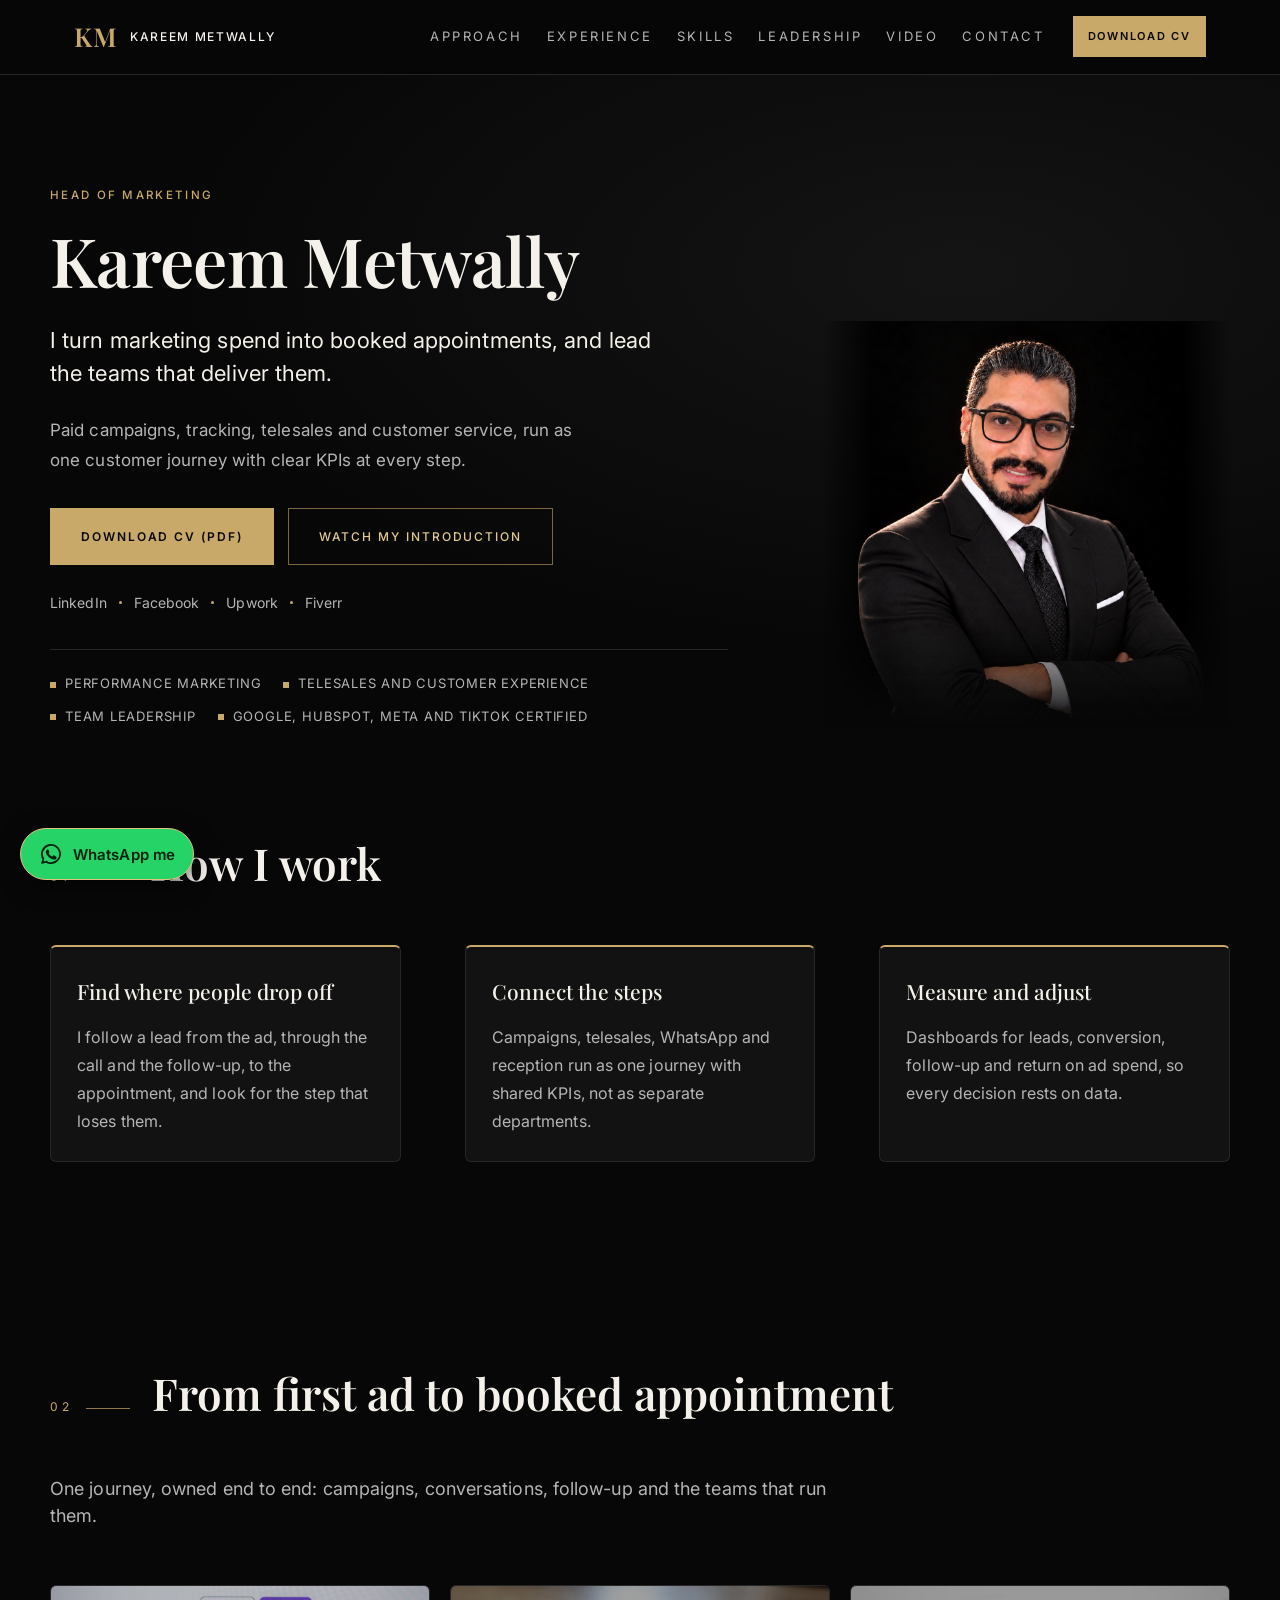
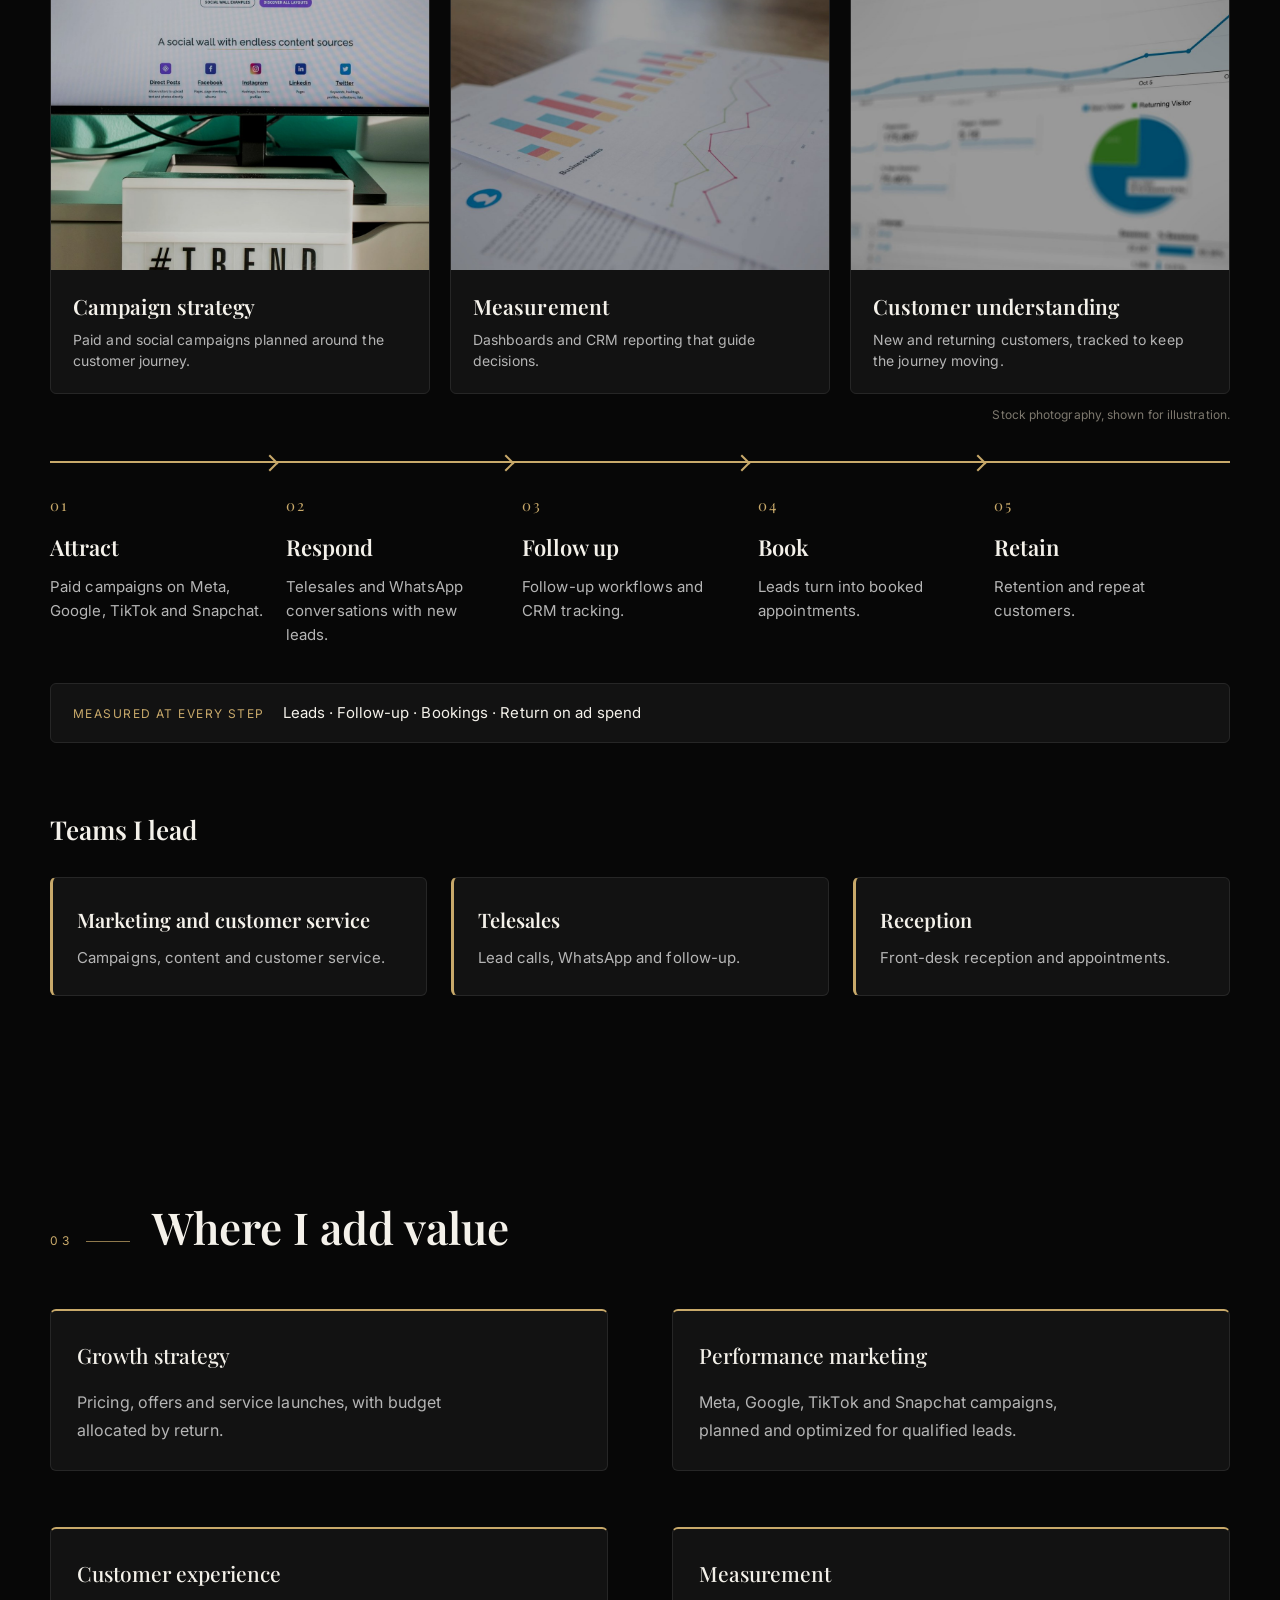
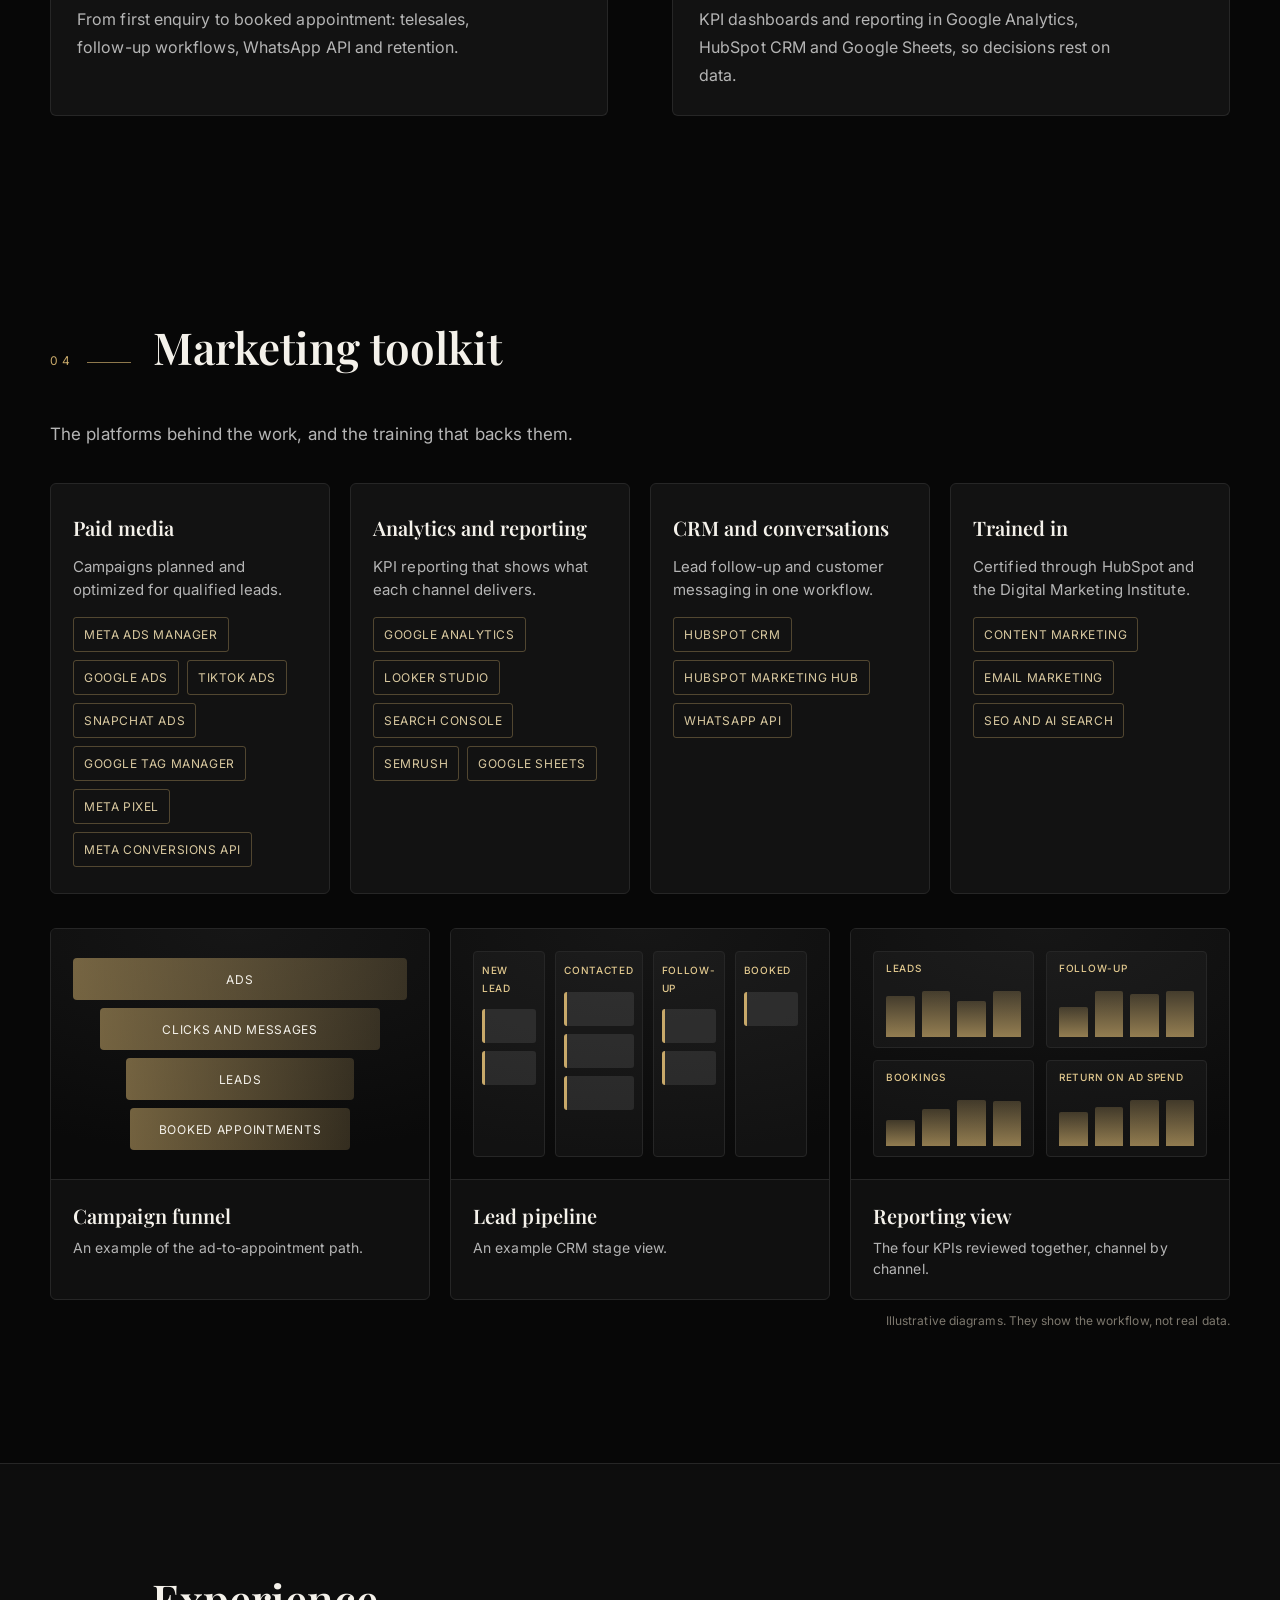
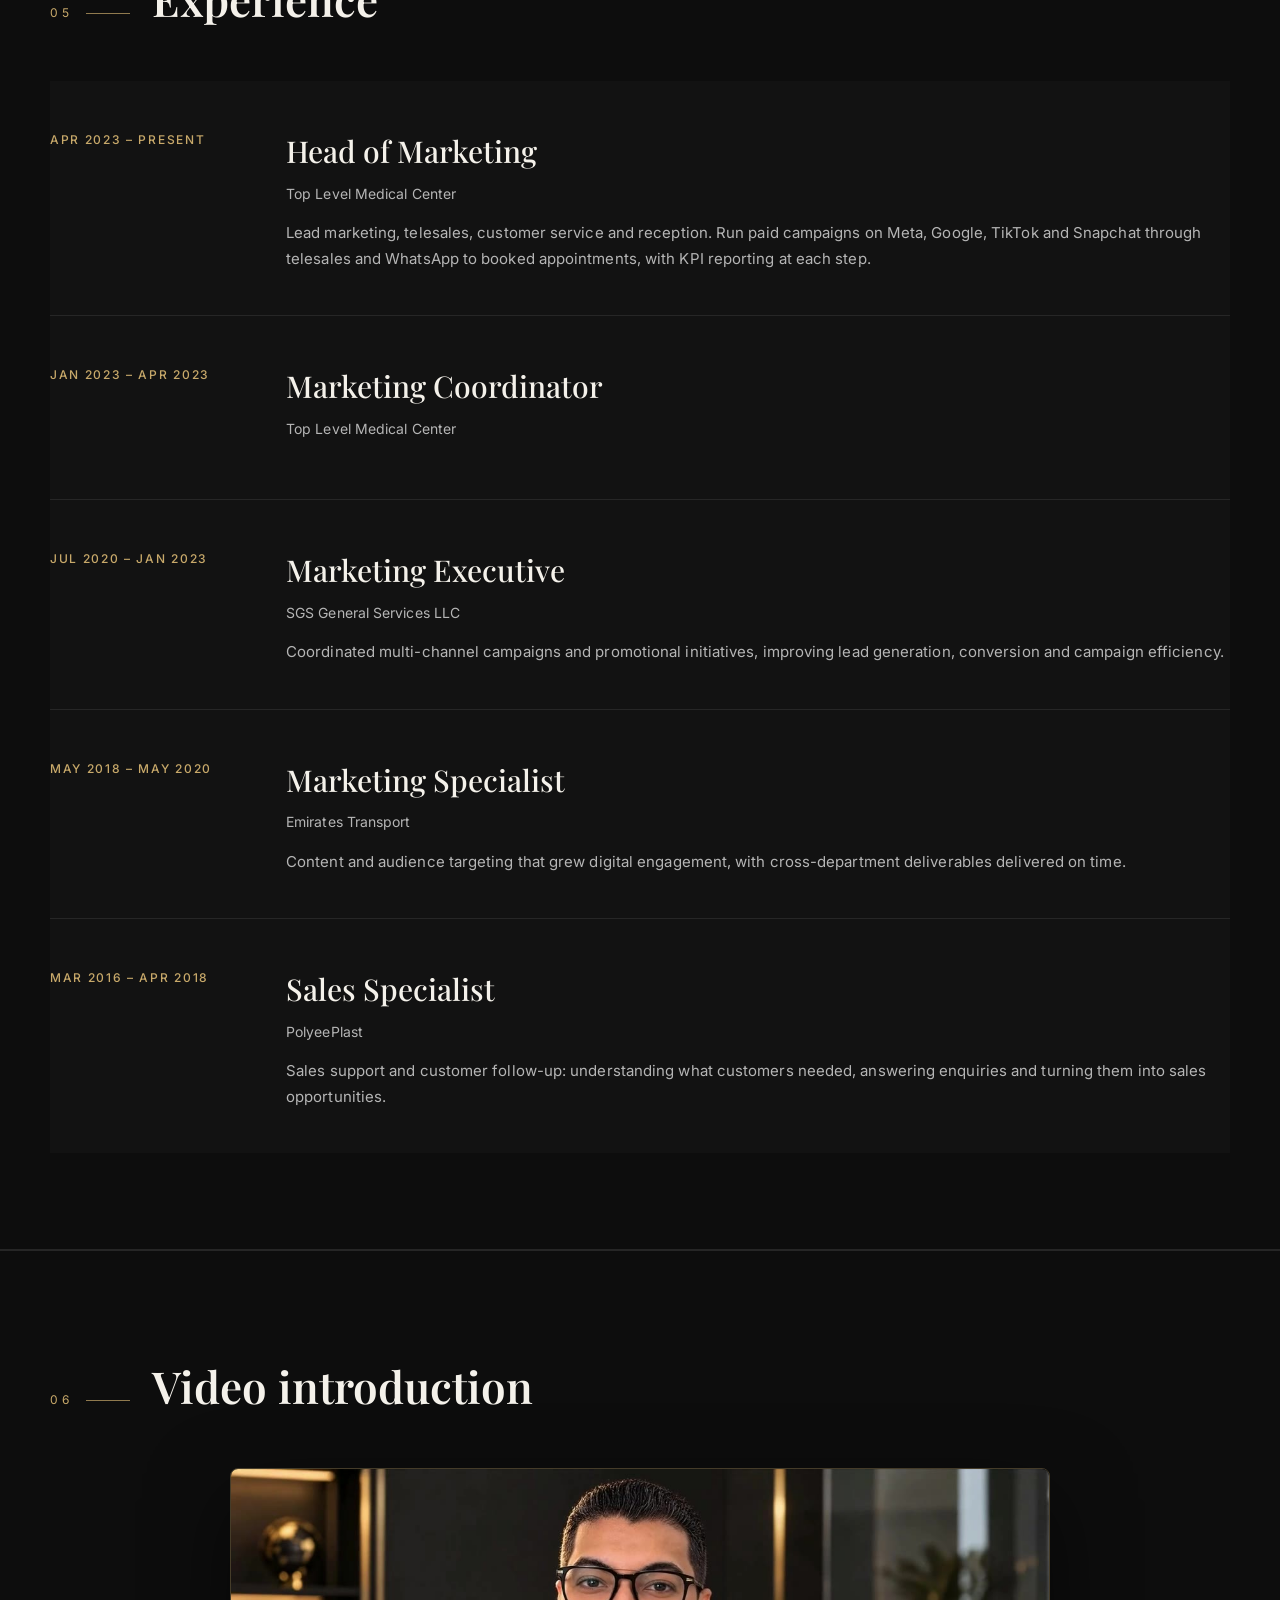
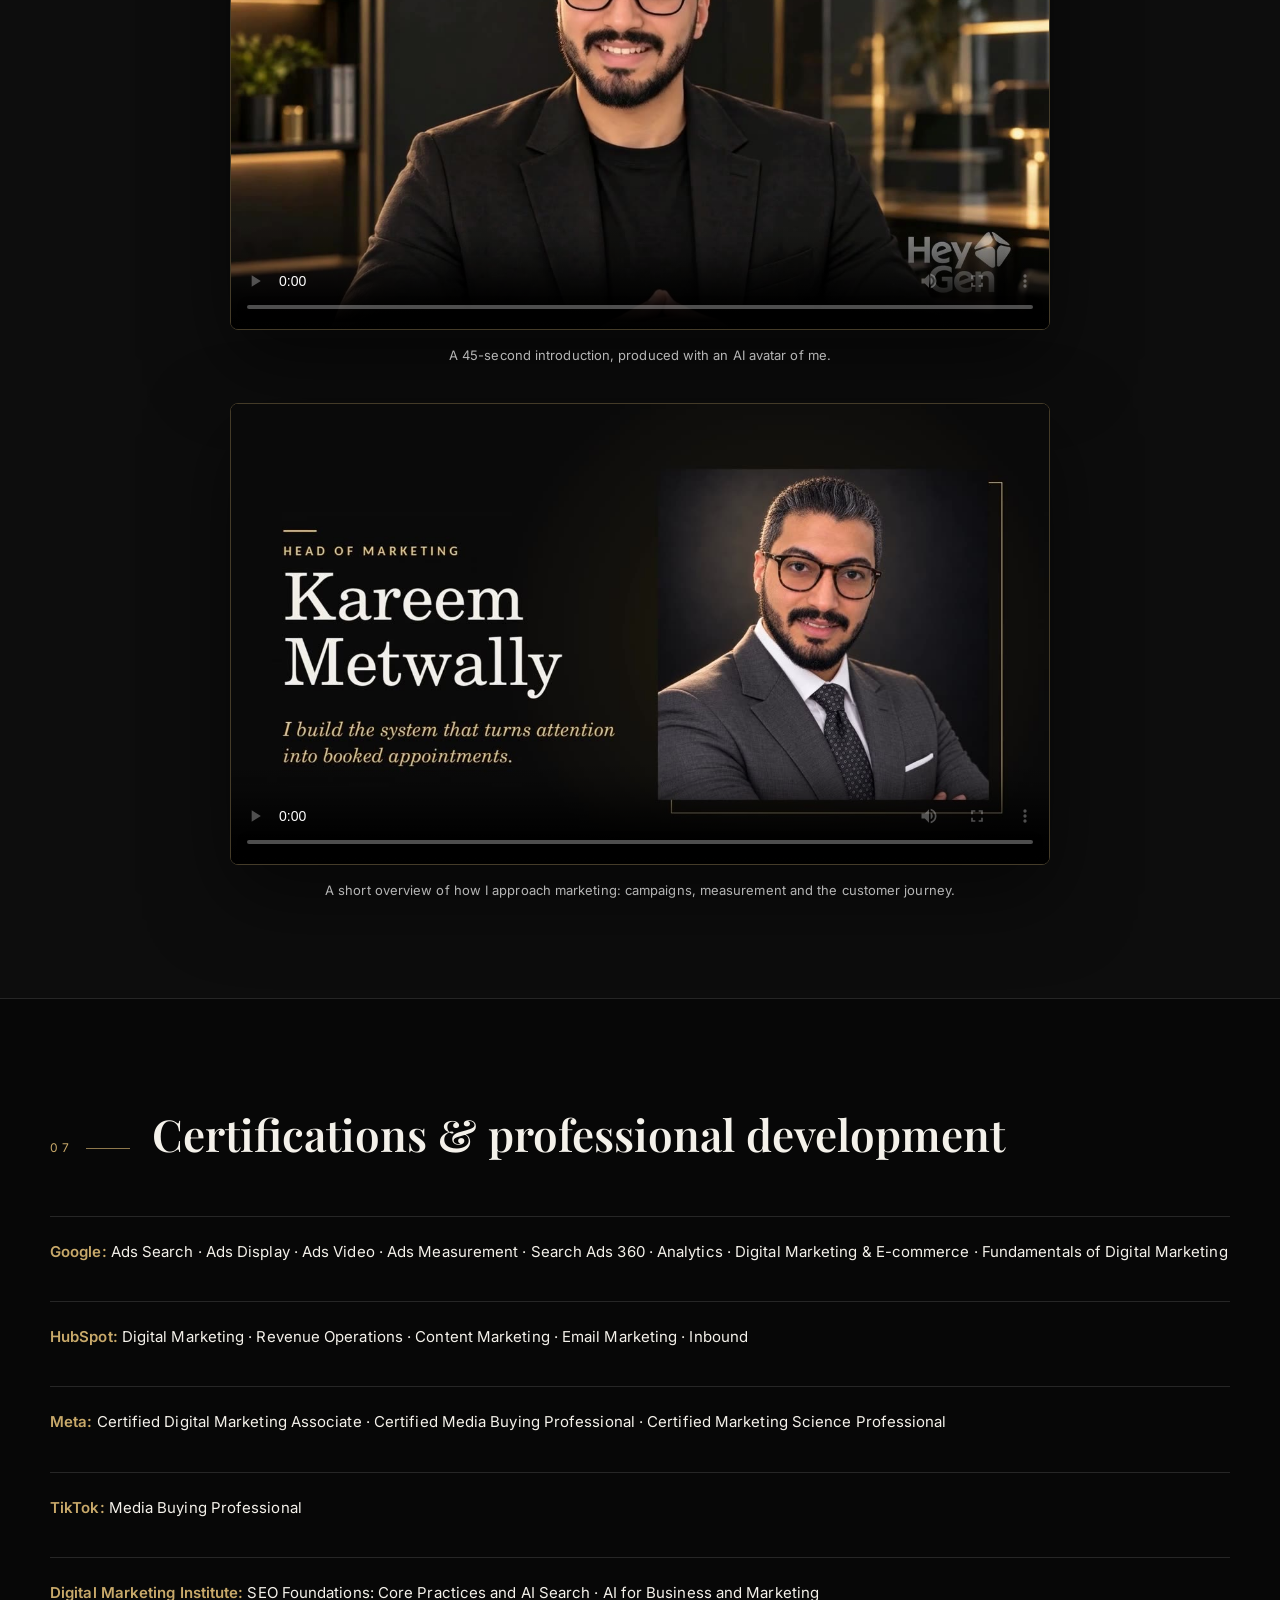
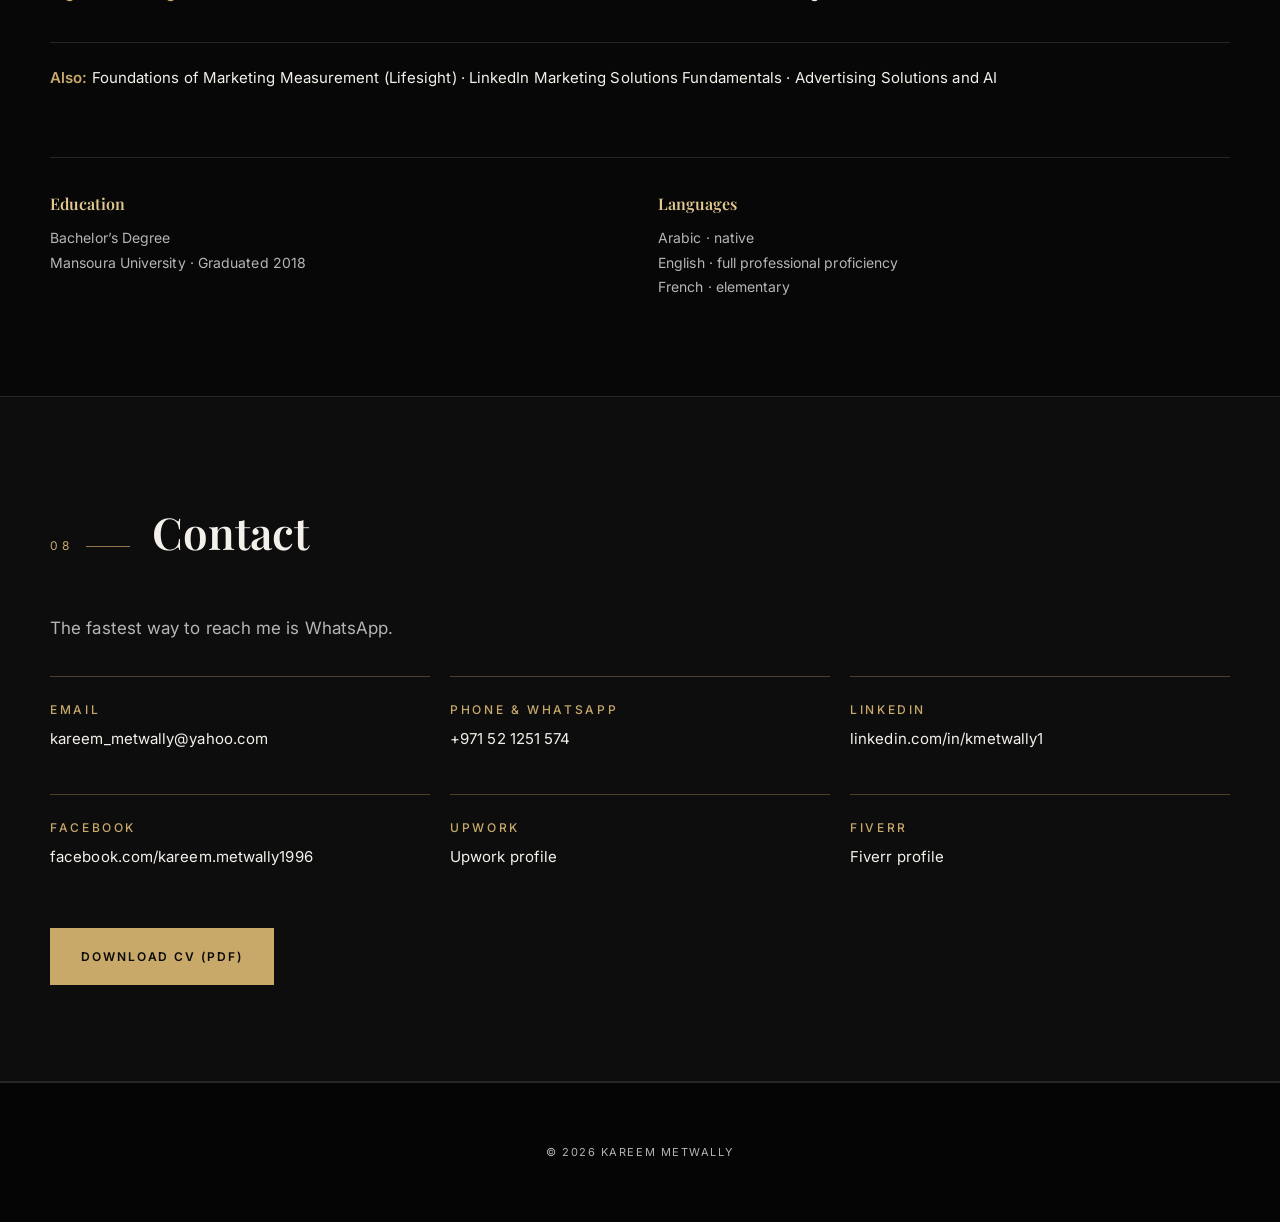
==== commit 7dc22e4b: "Update CV download links to public version" ====
--- a/index.html
+++ b/index.html
@@ -5,6 +5,14 @@
 <meta name="viewport" content="width=device-width, initial-scale=1.0">
 <title>Kareem Metwally | Head of Marketing | Lead generation and growth</title>
 <meta name="description" content="Head of Marketing. Lead generation, performance marketing and customer experience.">
+<meta property="og:type" content="website">
+<meta property="og:title" content="Kareem Metwally | Head of Marketing">
+<meta property="og:description" content="Lead generation, performance marketing and customer experience.">
+<meta property="og:url" content="https://kareem.qd.je/">
+<meta property="og:image" content="https://kareem.qd.je/.netlify/images?url=/portrait.jpg&amp;w=1200&amp;h=630&amp;fit=cover&amp;position=top&amp;fm=jpg&amp;q=90">
+<meta property="og:image:width" content="1200">
+<meta property="og:image:height" content="630">
+<meta name="twitter:card" content="summary_large_image">
 <link rel="preconnect" href="https://fonts.googleapis.com">
 <link rel="preconnect" href="https://fonts.gstatic.com" crossorigin>
 <link href="https://fonts.googleapis.com/css2?family=Playfair+Display:wght@500;600;700&family=Inter:wght@300;400;500;600&display=swap" rel="stylesheet">
@@ -33,7 +41,7 @@
       <a href="#video">Video</a>
       <a href="#contact">Contact</a>
     </nav>
-    <a class="btn btn-gold btn-small" href="Kareem_Metwally_CV.pdf" download="Kareem-Metwally-CV.pdf">Download CV</a>
+    <a class="btn btn-gold btn-small" href="kareem-metwally-public-cv.pdf" download="Kareem-Metwally-CV.pdf">Download CV</a>
   </div>
 </header>
 
@@ -47,7 +55,7 @@
         <p class="headline">I turn marketing spend into booked appointments, and lead the teams that deliver them.</p>
         <p class="intro">Paid campaigns, tracking, telesales and customer service, run as one customer journey with clear KPIs at every step.</p>
         <div class="hero-actions">
-          <a class="btn btn-gold" href="Kareem_Metwally_CV.pdf" download="Kareem-Metwally-CV.pdf">Download CV (PDF)</a>
+          <a class="btn btn-gold" href="kareem-metwally-public-cv.pdf" download="Kareem-Metwally-CV.pdf">Download CV (PDF)</a>
           <a class="btn btn-ghost" href="#video">Watch my introduction</a>
         </div>
         <div class="hero-contact">
@@ -270,7 +278,7 @@
         </a>
       </div>
       <div class="contact-actions">
-        <a class="btn btn-gold" href="Kareem_Metwally_CV.pdf" download="Kareem-Metwally-CV.pdf">Download CV (PDF)</a>
+        <a class="btn btn-gold" href="kareem-metwally-public-cv.pdf" download="Kareem-Metwally-CV.pdf">Download CV (PDF)</a>
       </div>
     </div>
   </section>
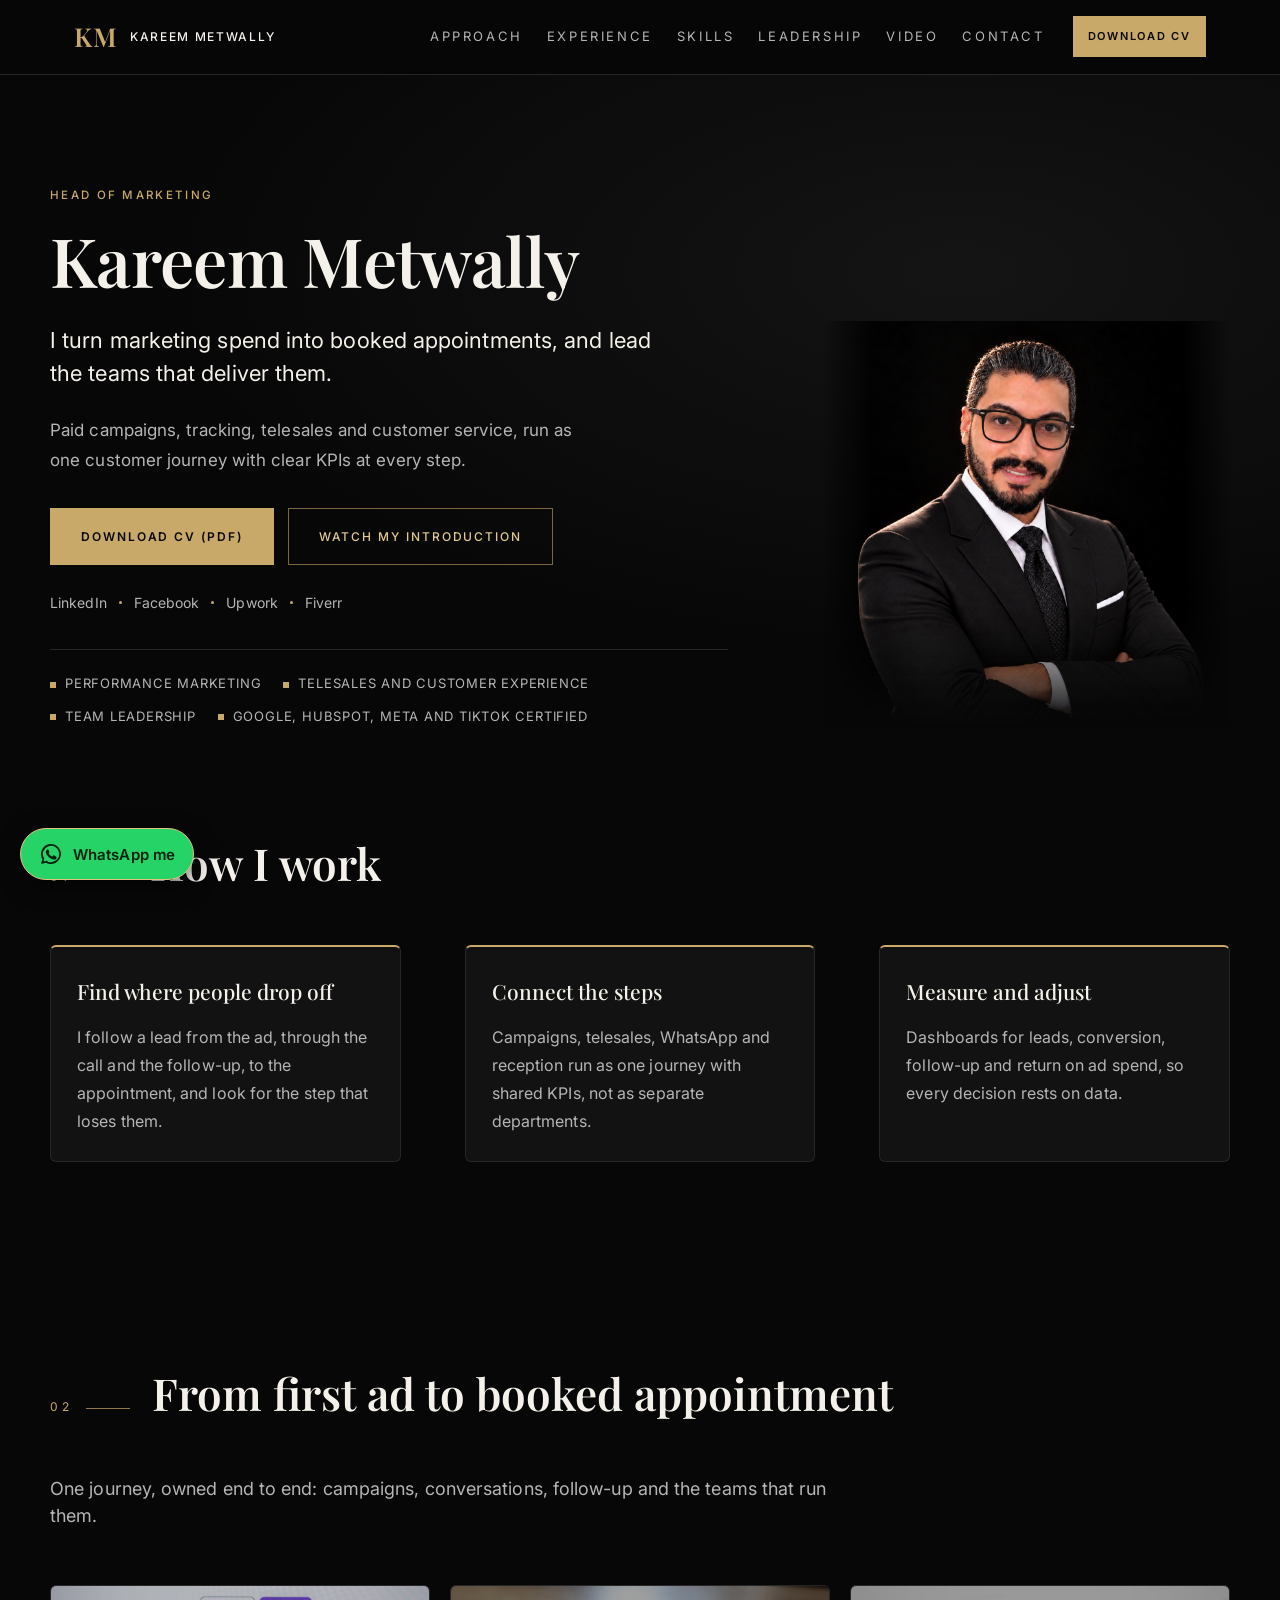
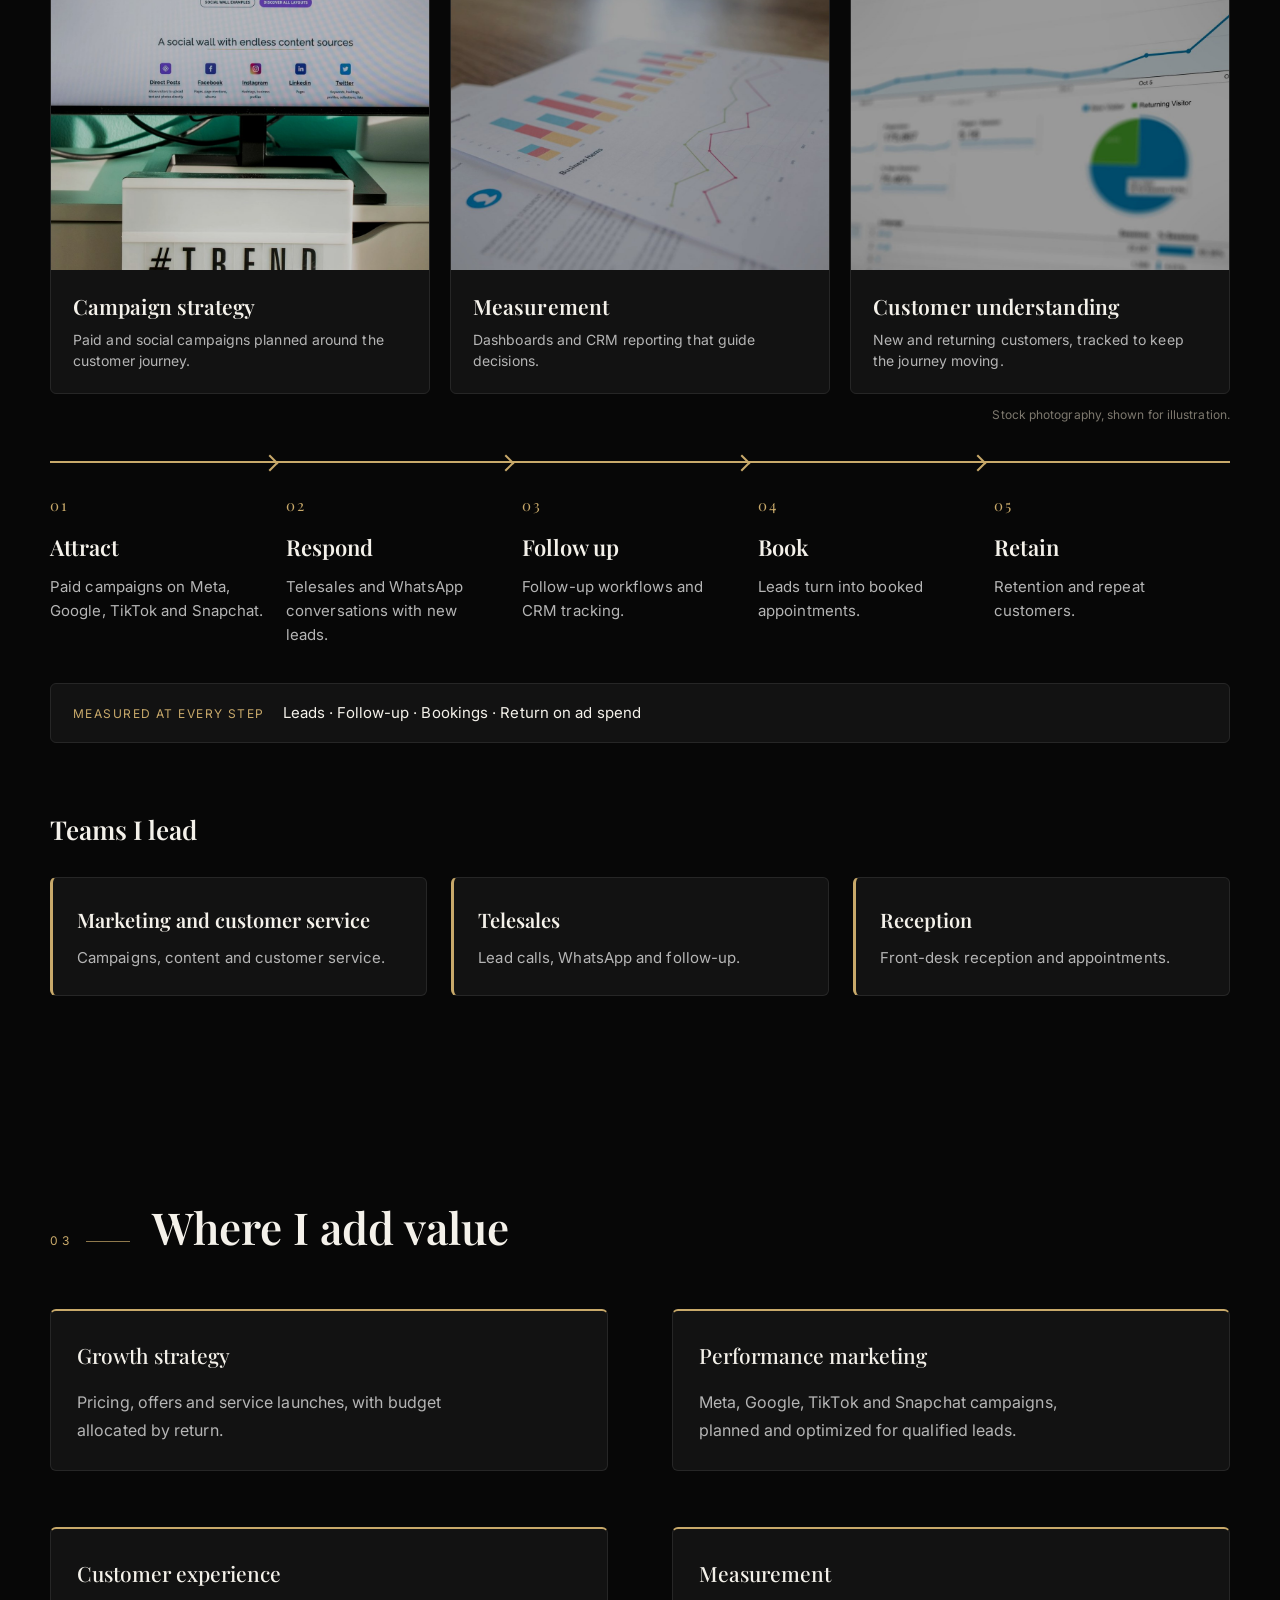
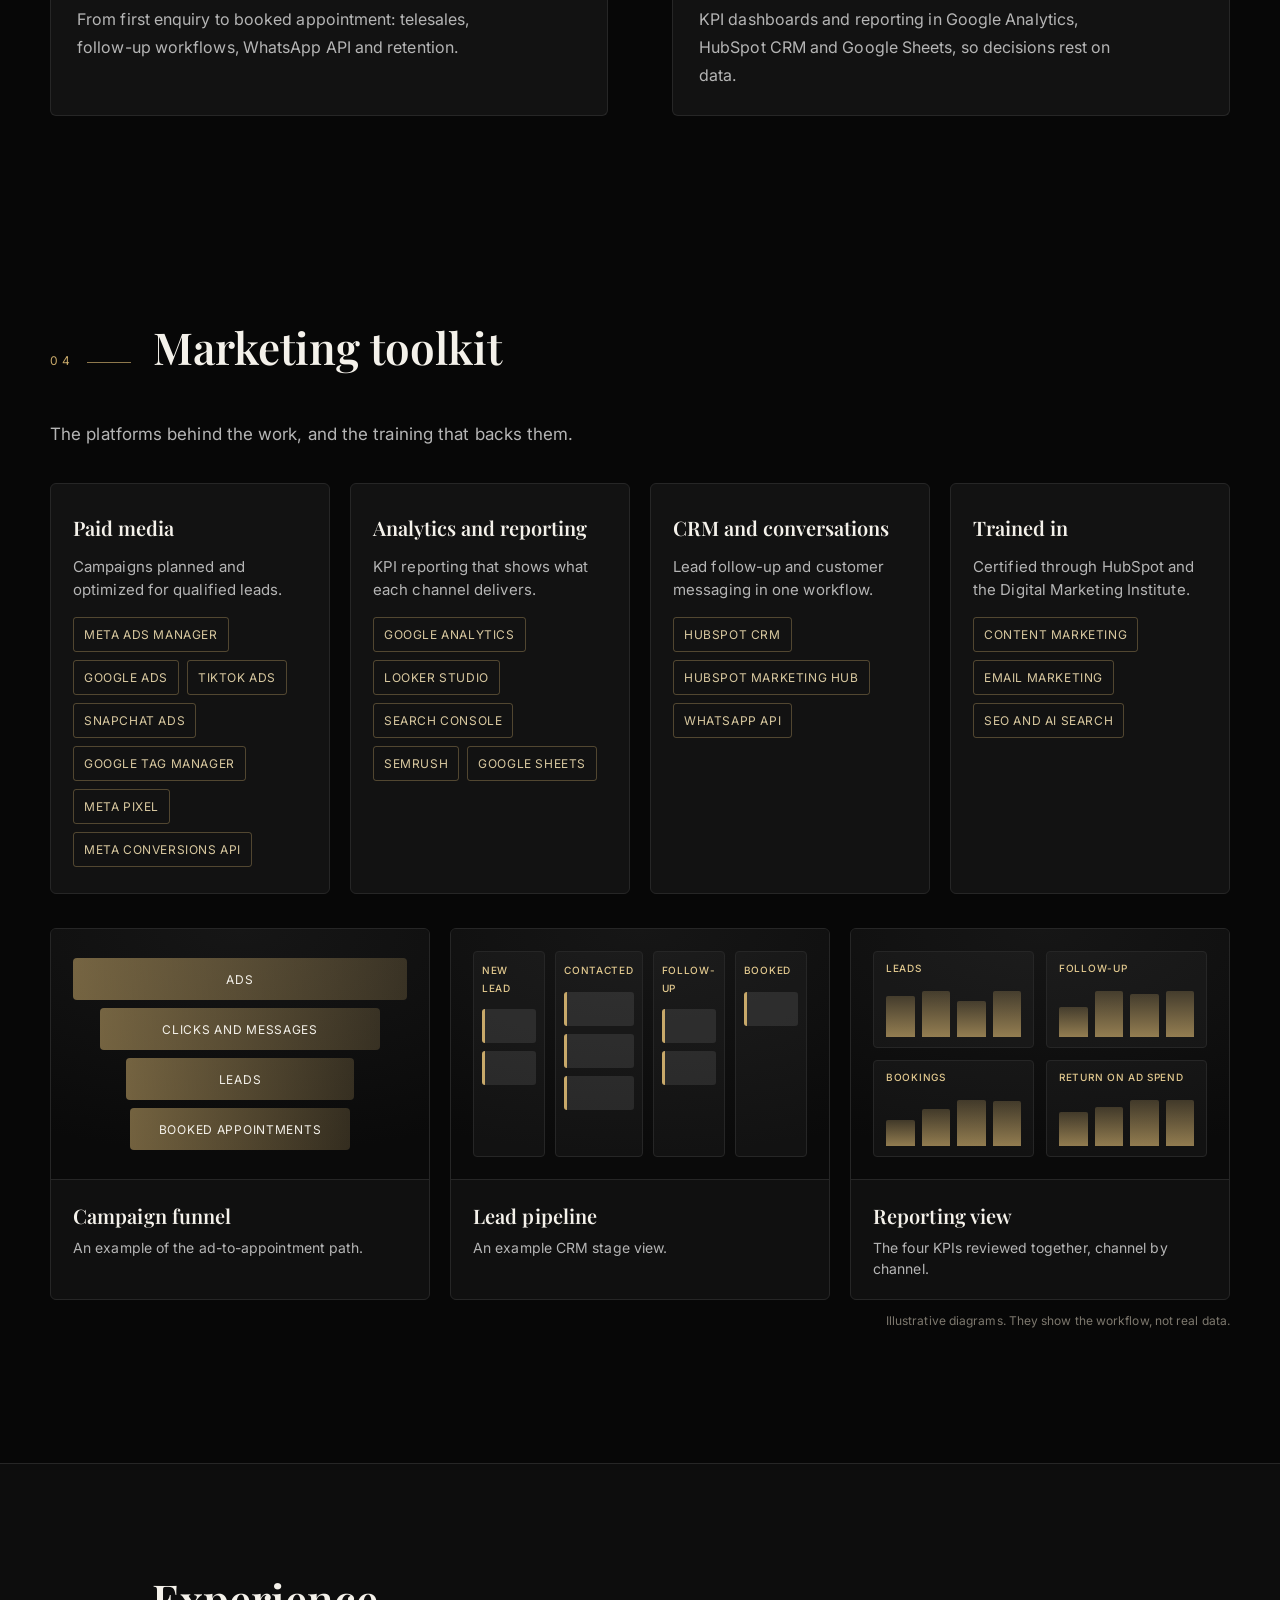
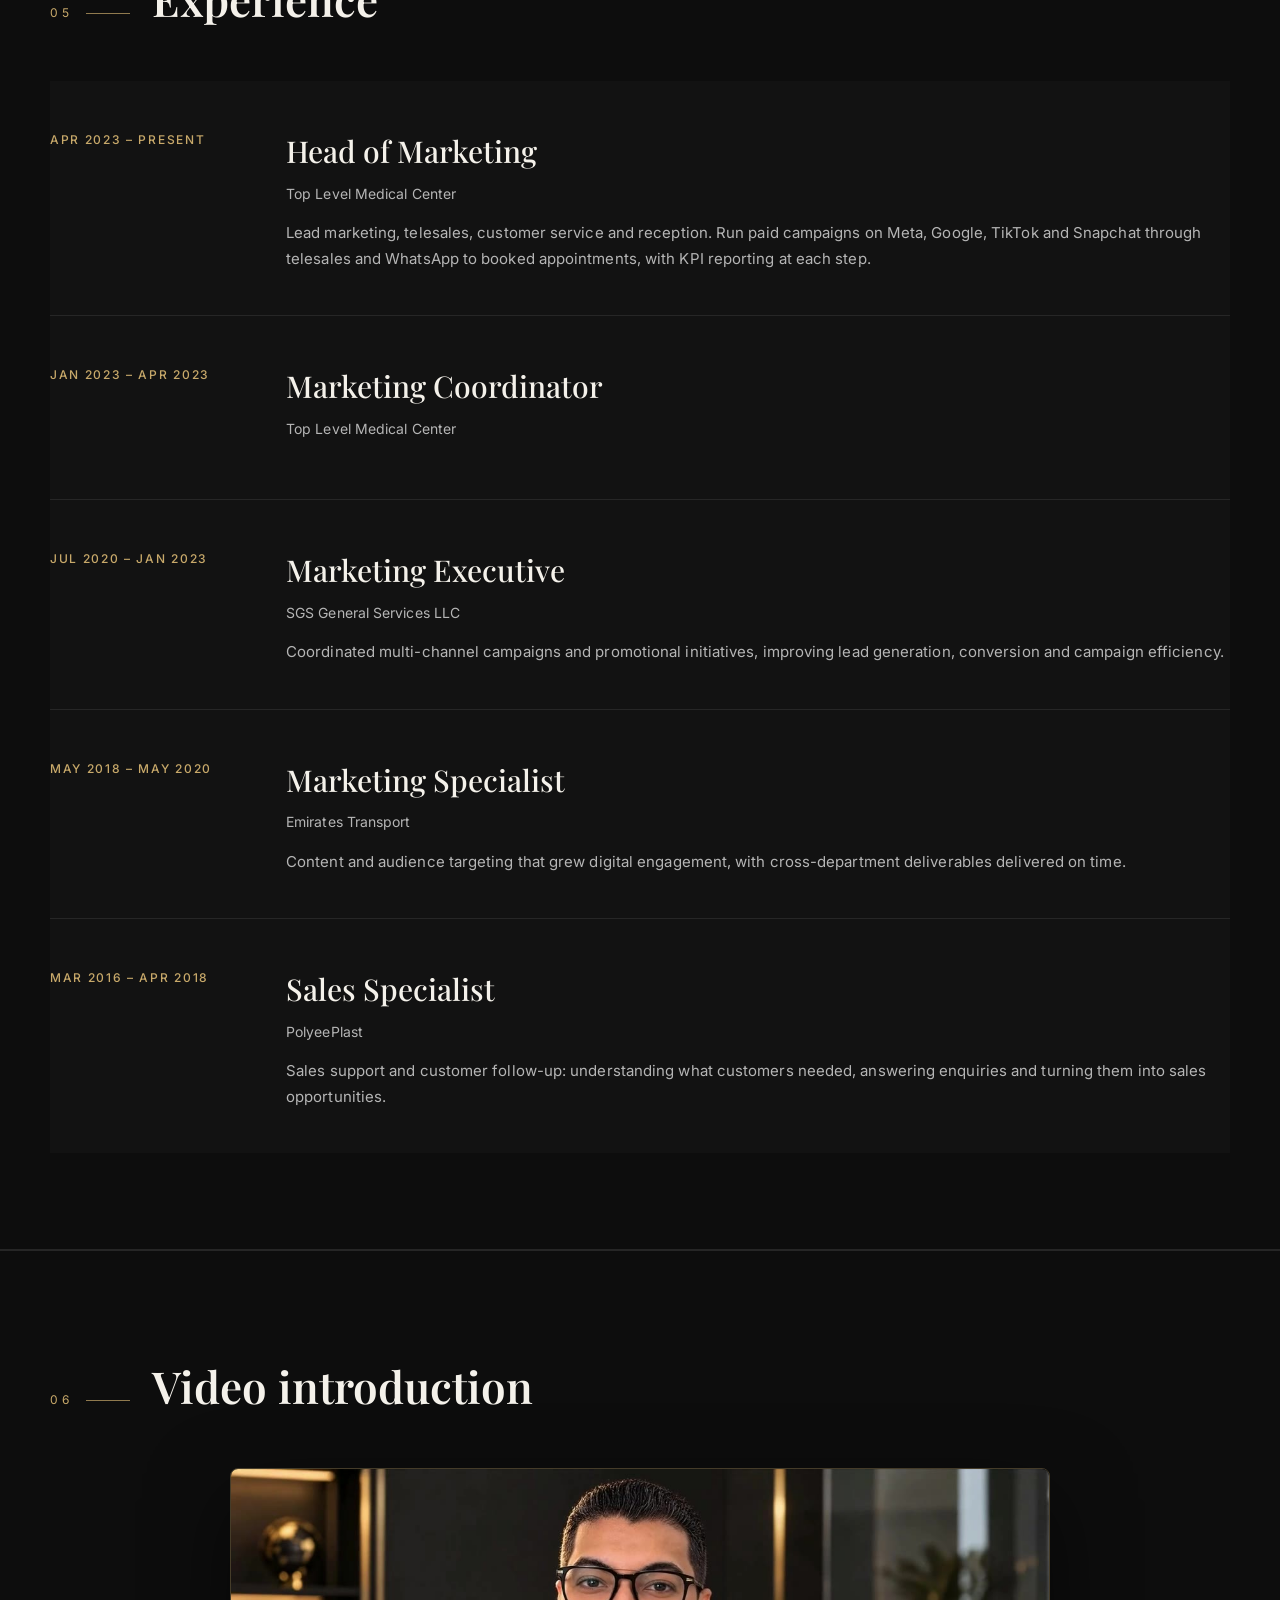
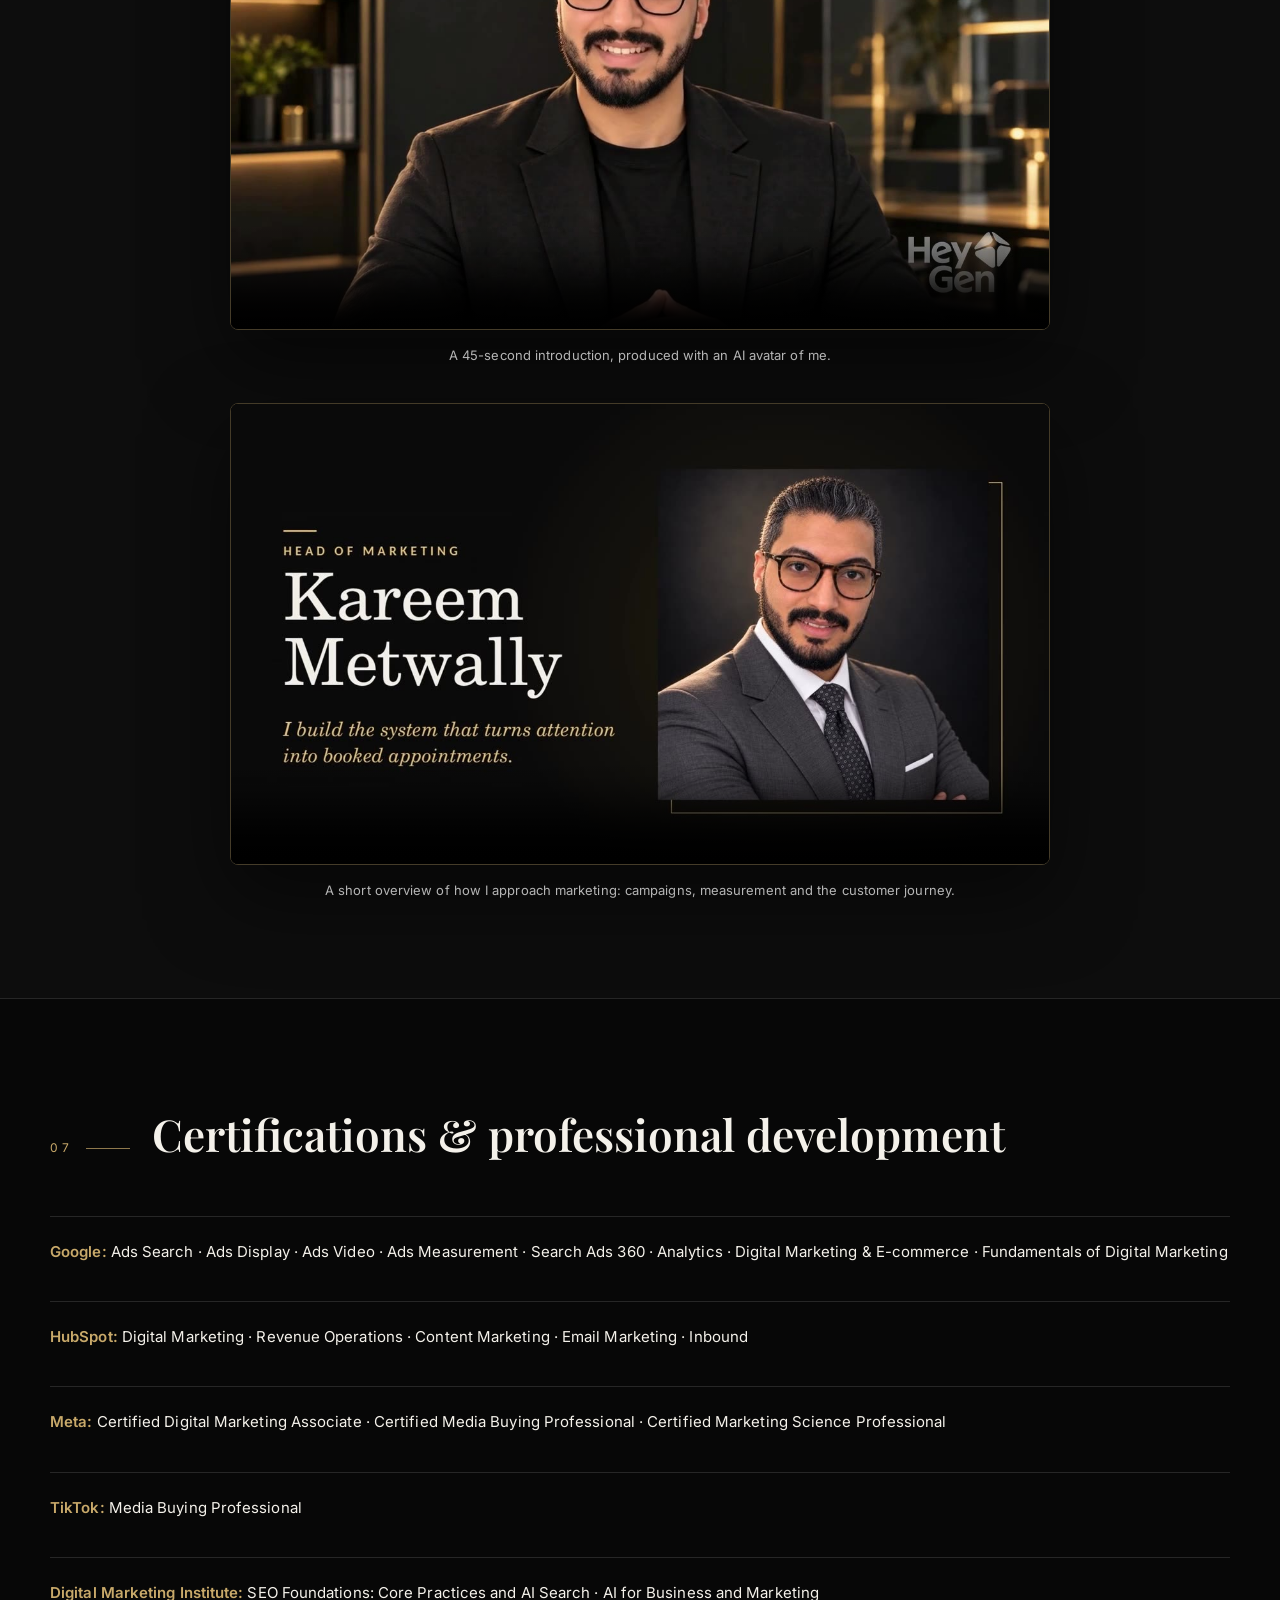
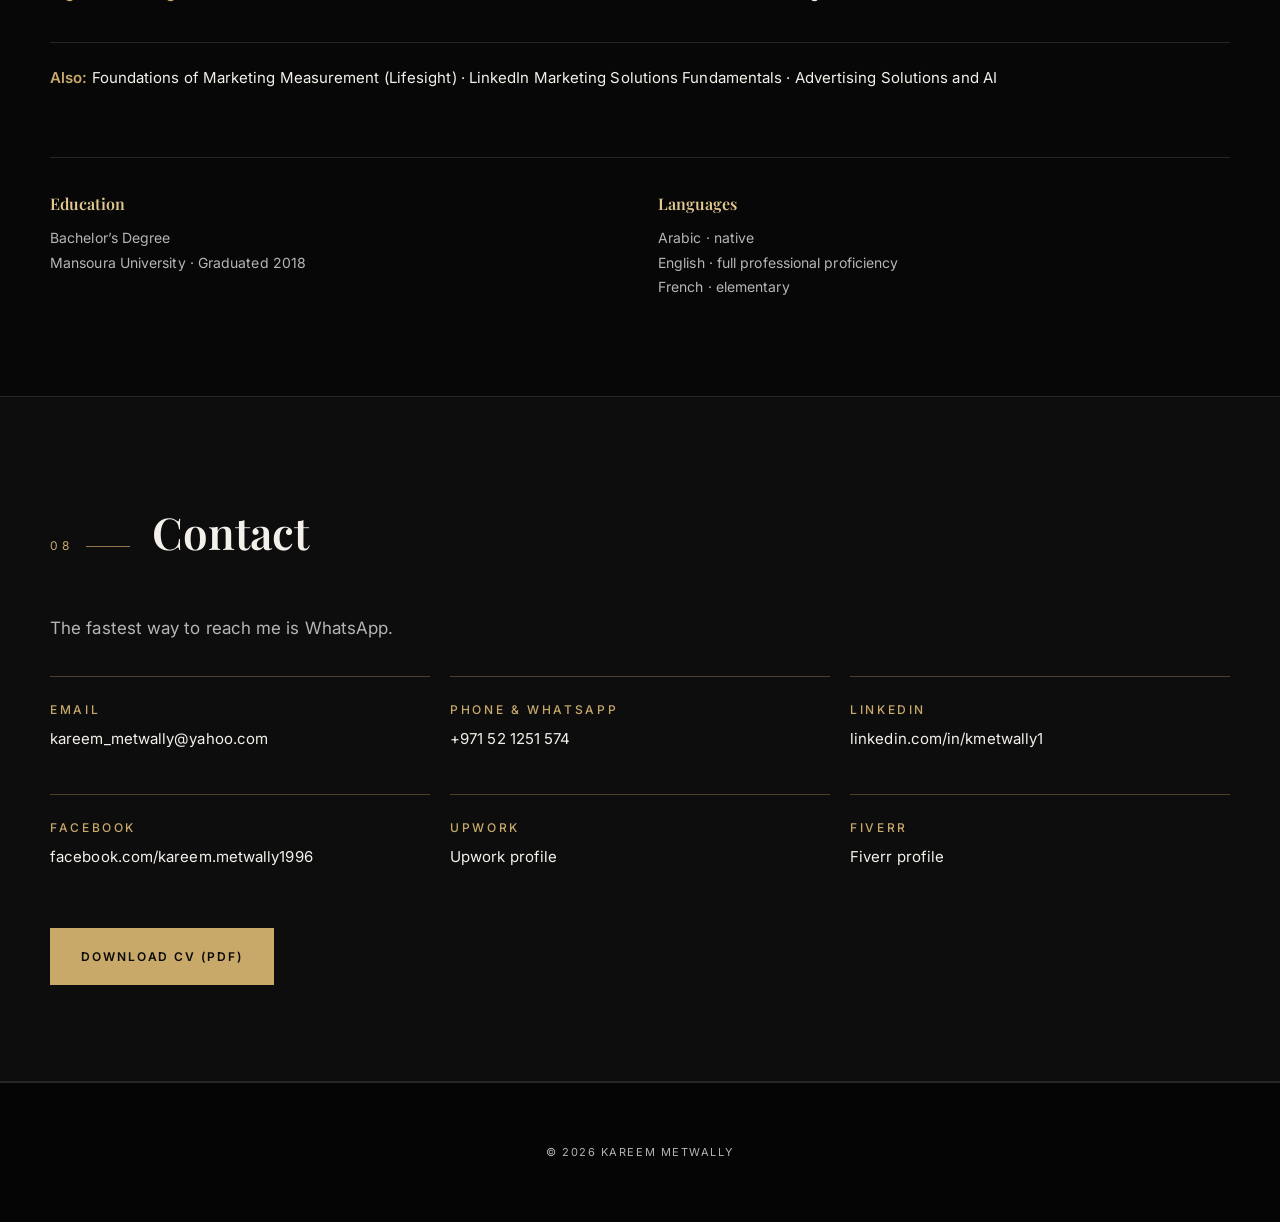
==== commit 9fd4ed63: "Integrate Google Analytics tracking script Added Google Analytics tracking code to index.html." ====
--- a/index.html
+++ b/index.html
@@ -1,6 +1,14 @@
 <!DOCTYPE html>
 <html lang="en">
 <head>
+  <!-- Google tag (gtag.js) -->
+  <script async src="https://www.googletagmanager.com/gtag/js?id=G-QD25LKXJTJ"></script>
+  <script>
+    window.dataLayer = window.dataLayer || [];
+    function gtag(){dataLayer.push(arguments);}
+    gtag("js", new Date());
+    gtag("config", "G-QD25LKXJTJ");
+  </script>
 <meta charset="UTF-8">
 <meta name="viewport" content="width=device-width, initial-scale=1.0">
 <title>Kareem Metwally | Head of Marketing | Lead generation and growth</title>
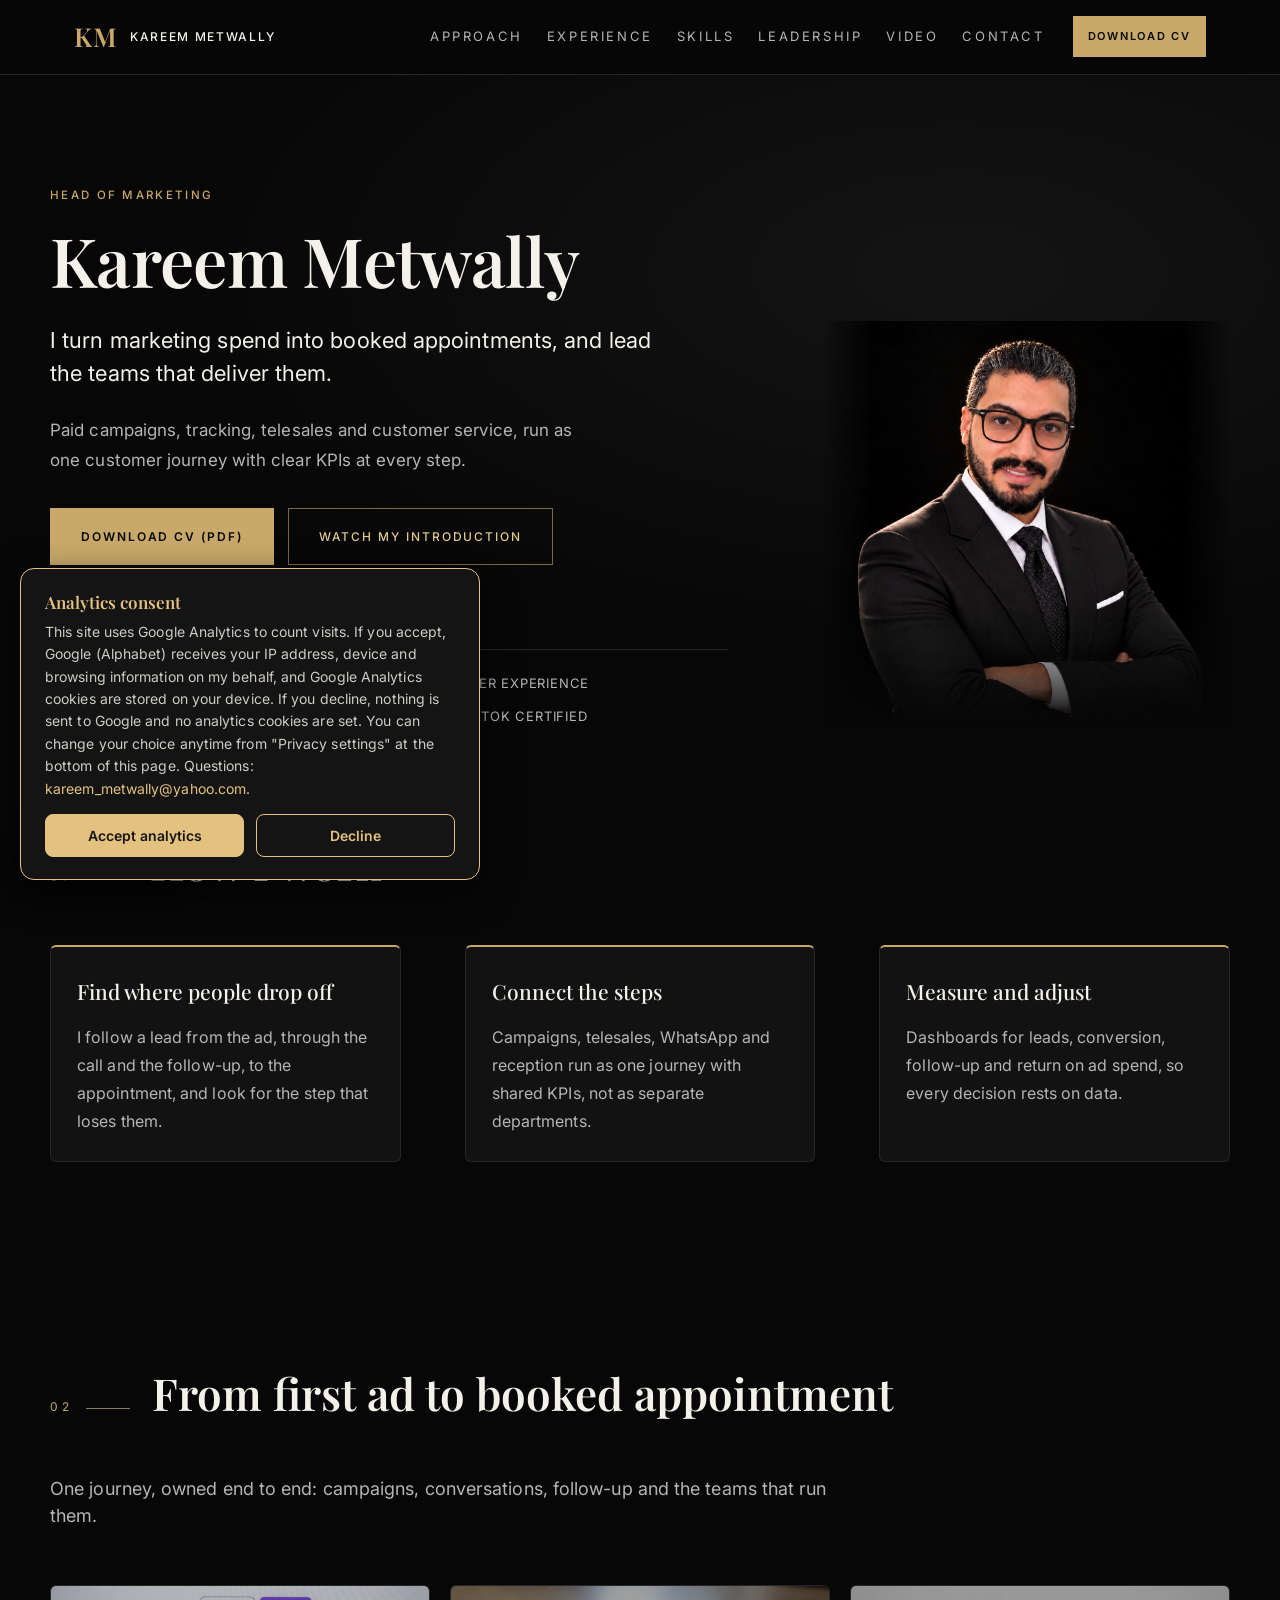
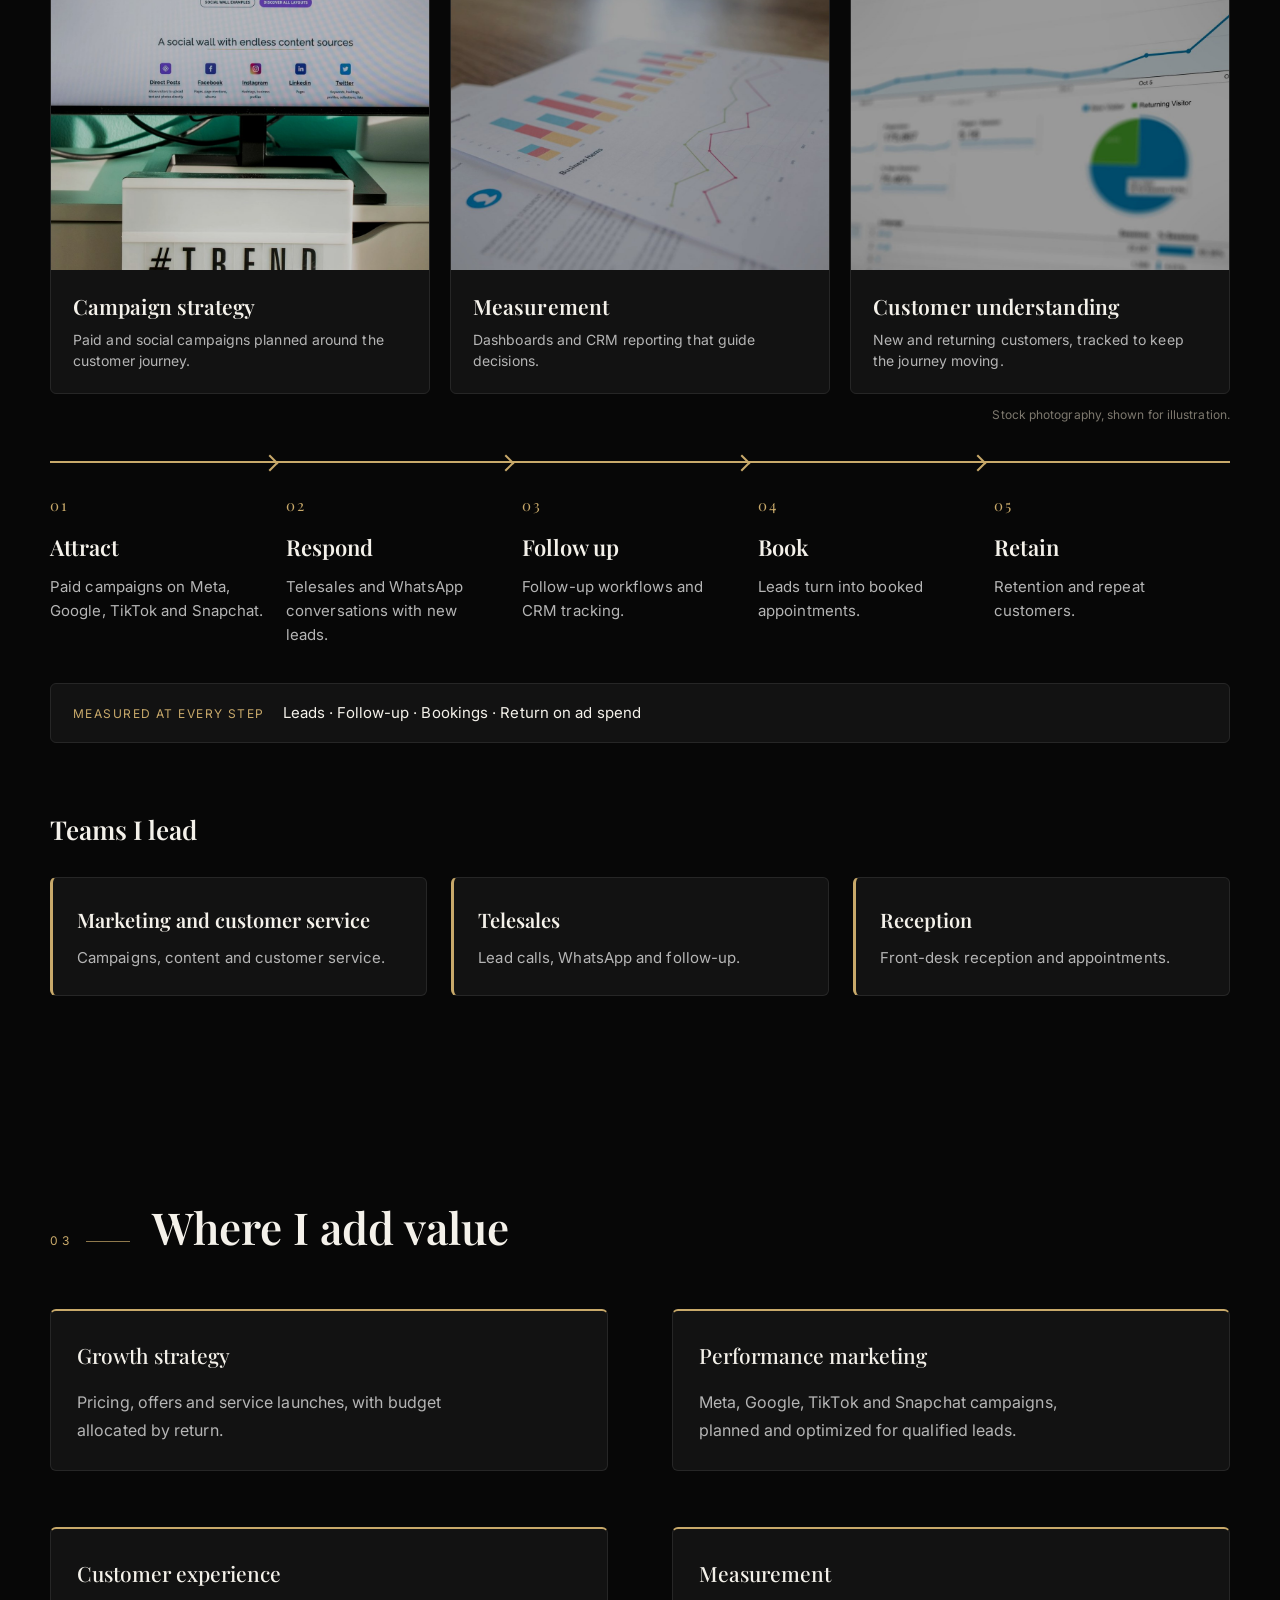
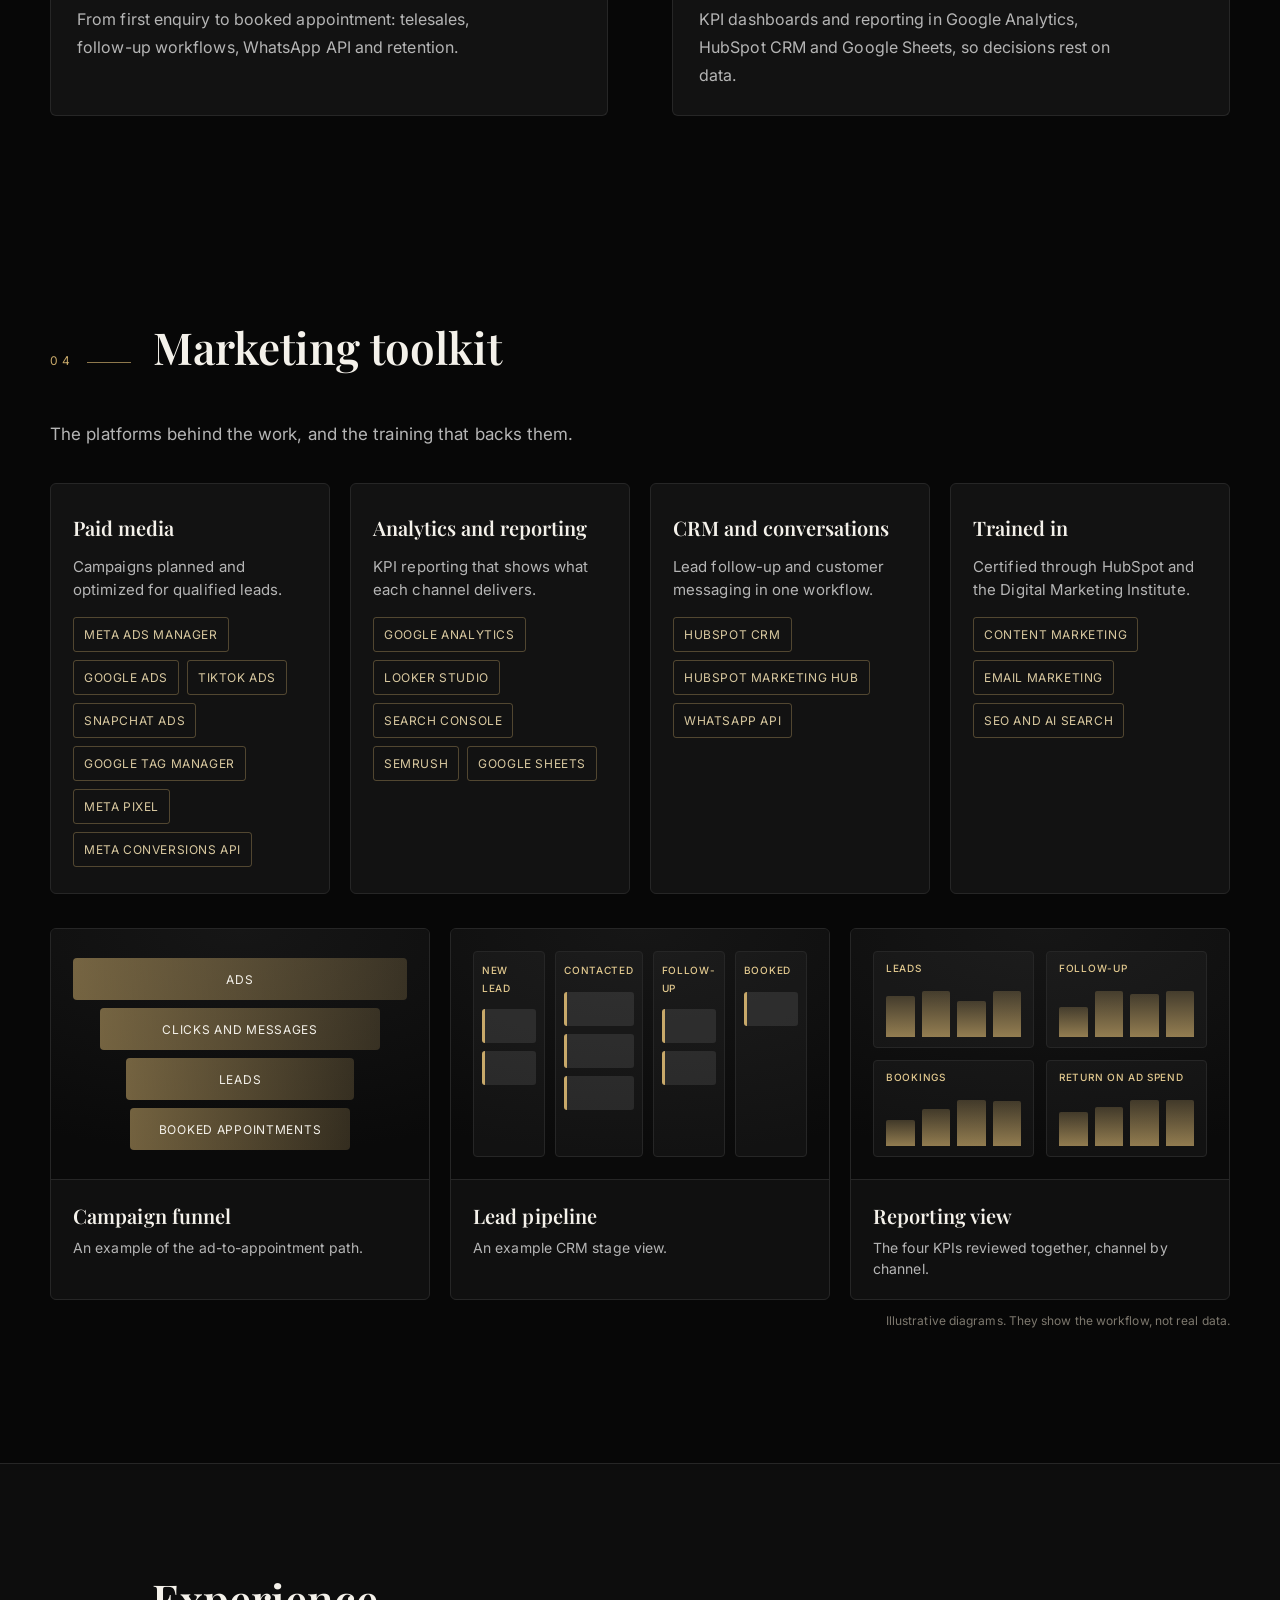
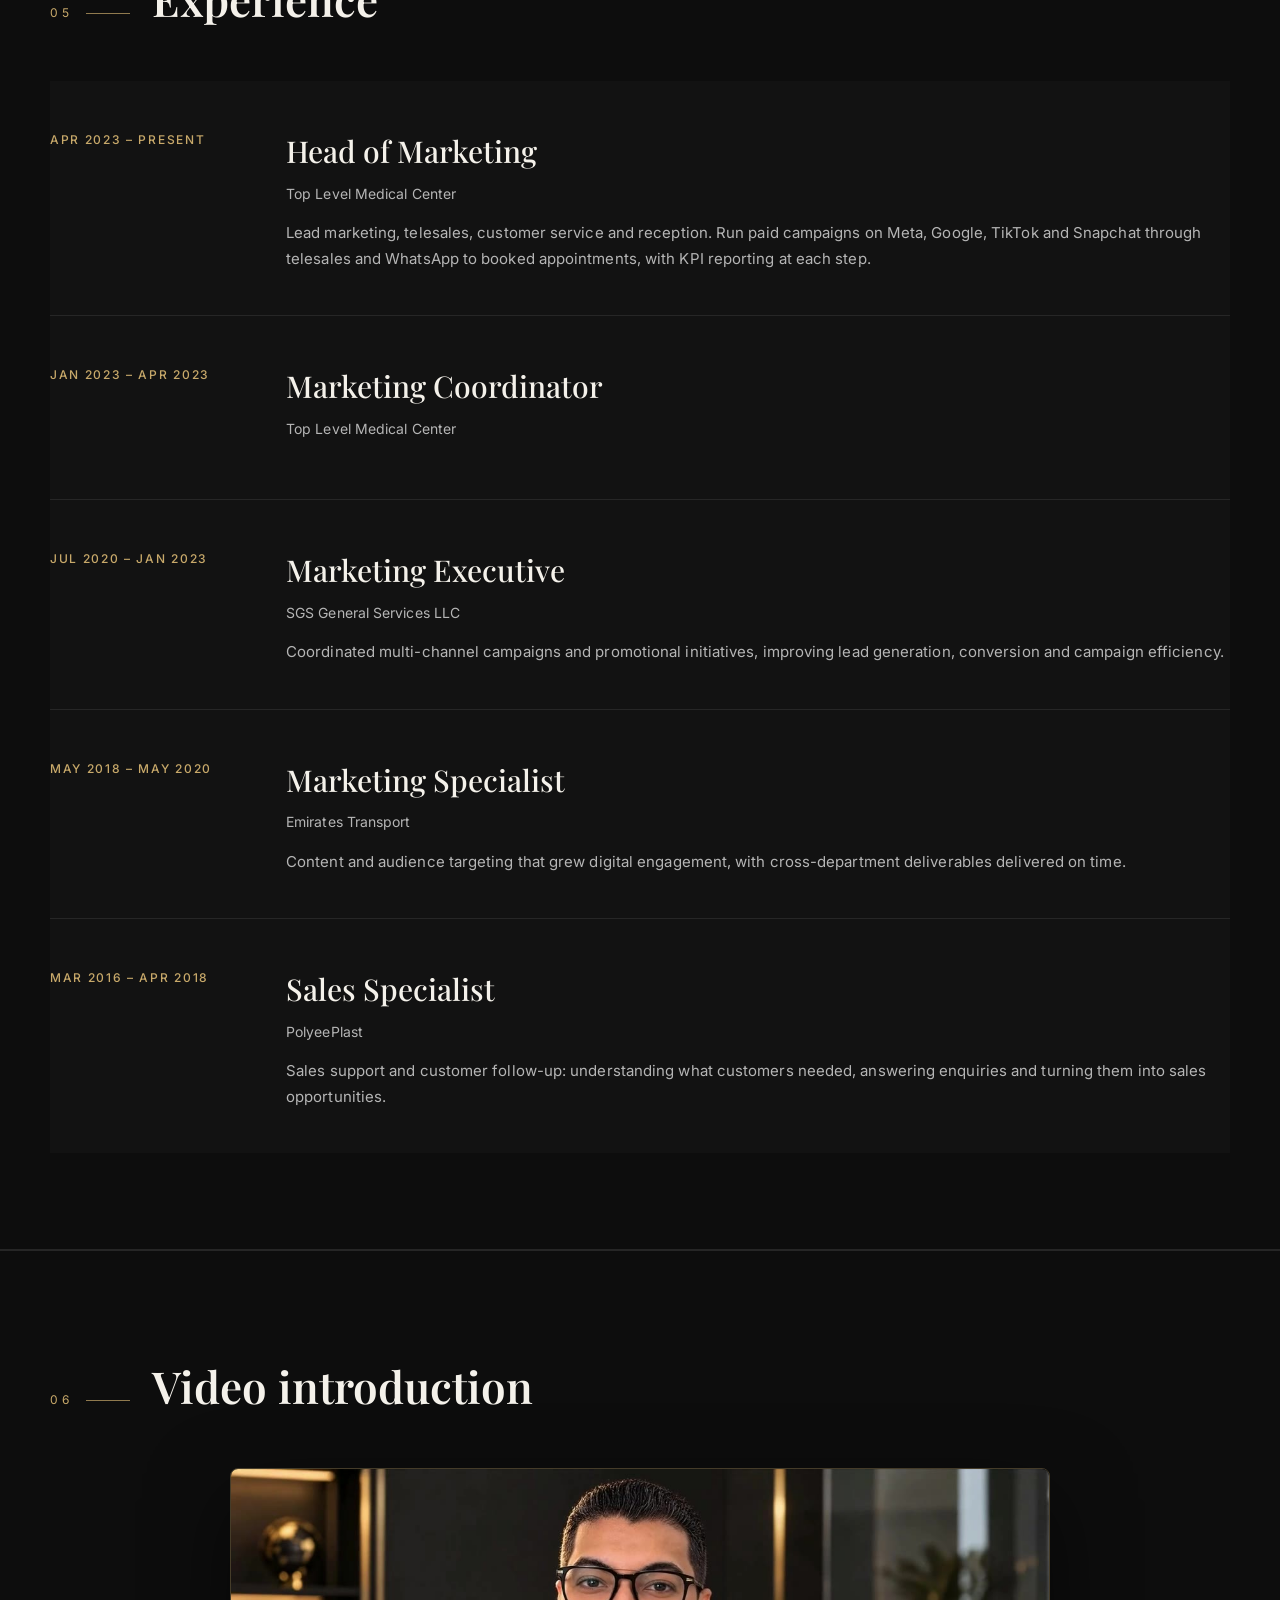
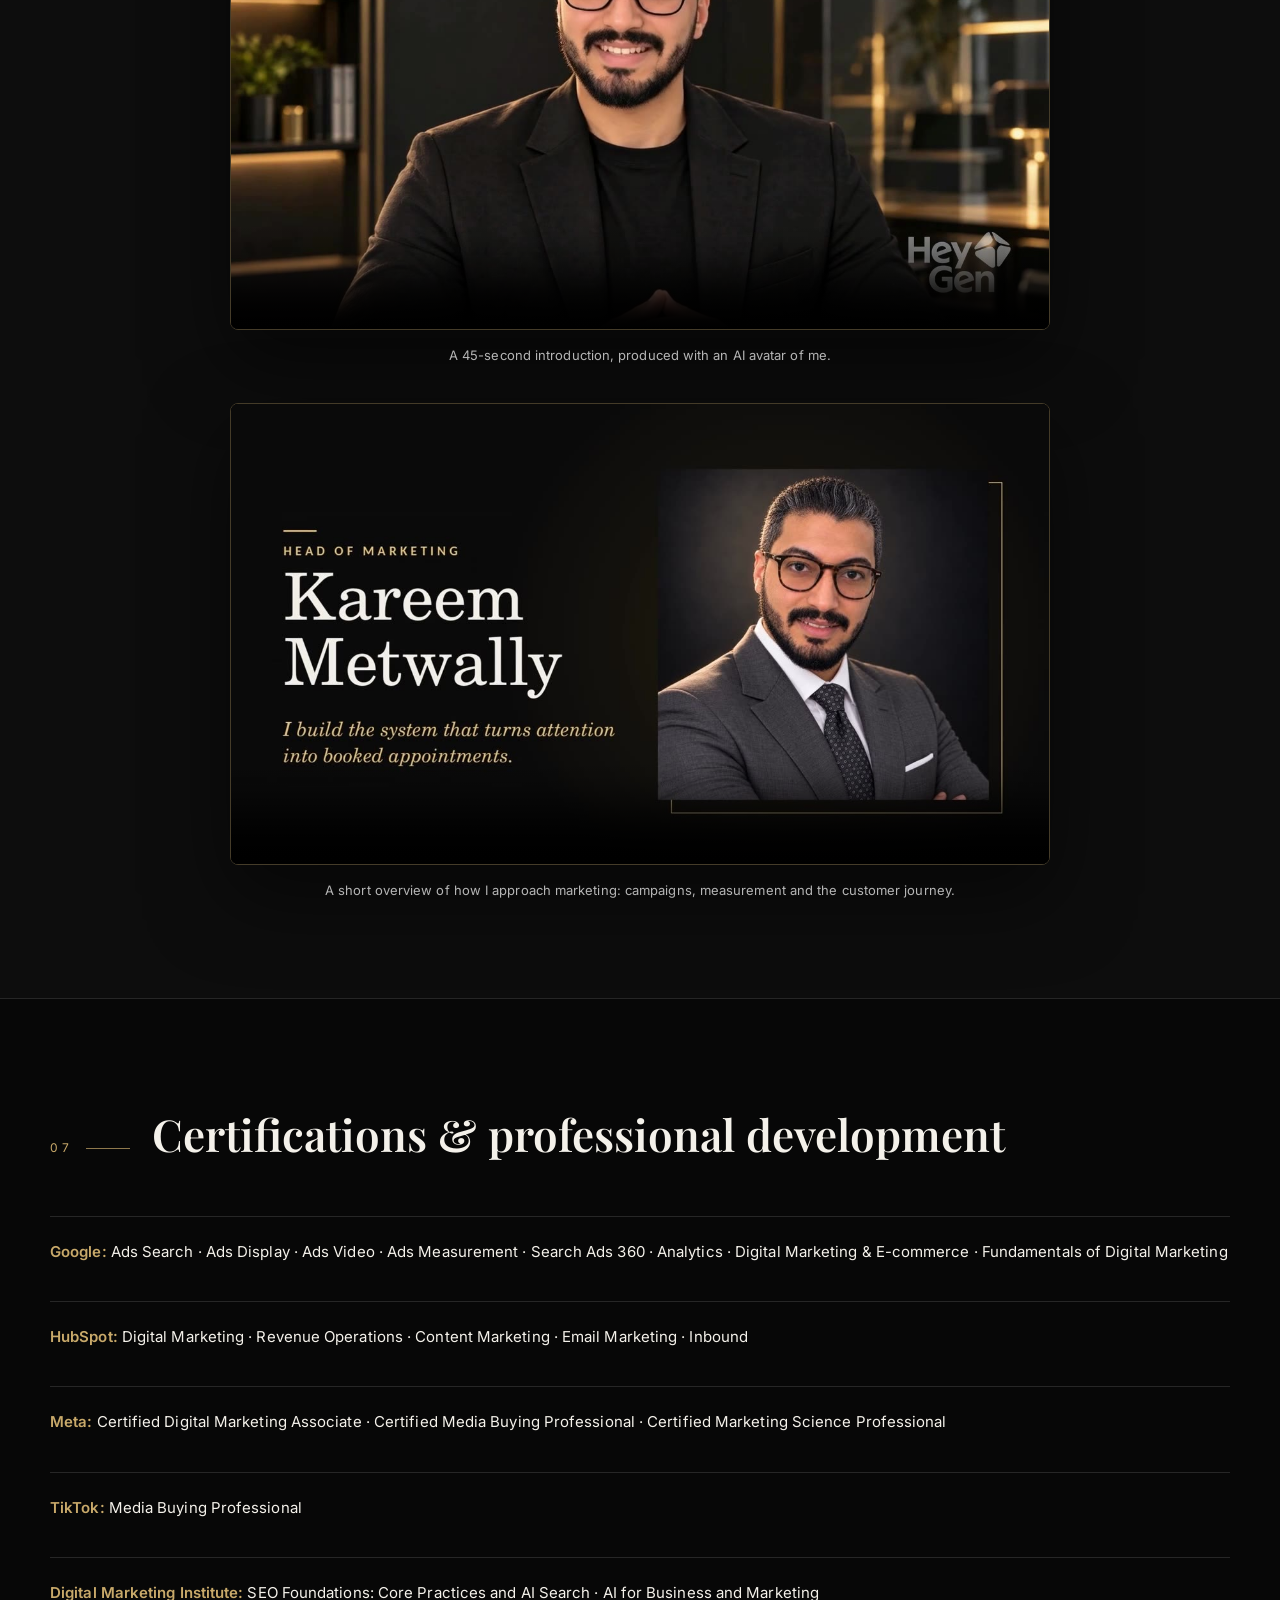
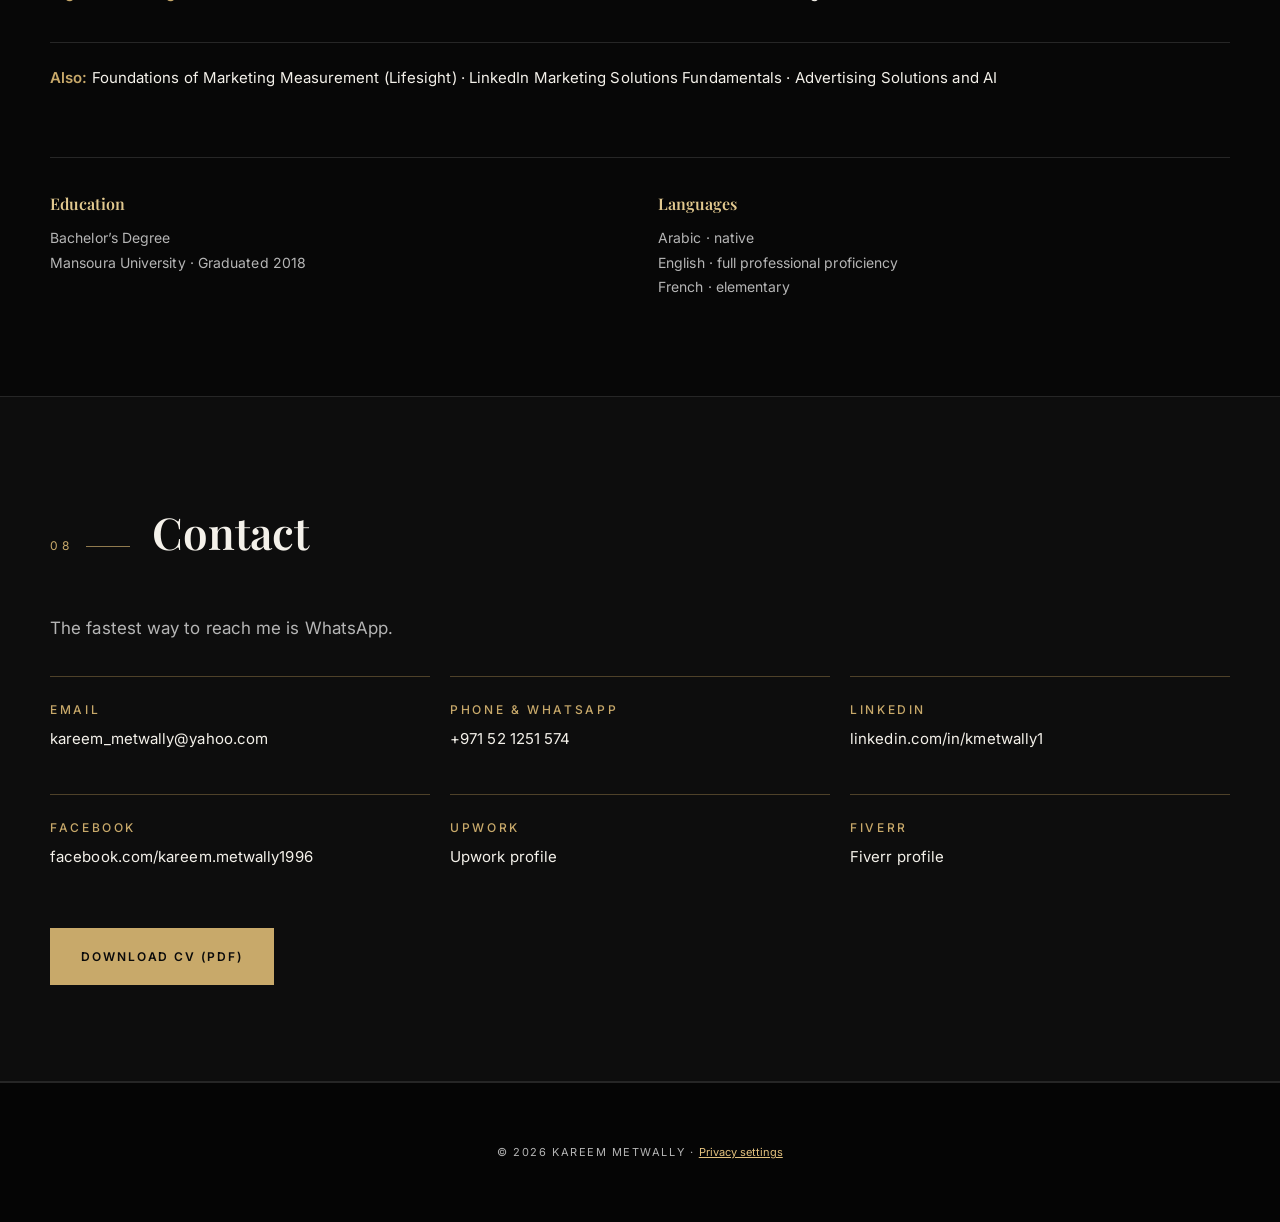
==== commit 9b6beb86: "Add analytics consent banner and gate GA behind opt-in Added a consent banner for Google Analytics a" ====
--- a/index.html
+++ b/index.html
@@ -1,13 +1,21 @@
 <!DOCTYPE html>
 <html lang="en">
 <head>
-  <!-- Google tag (gtag.js) -->
-  <script async src="https://www.googletagmanager.com/gtag/js?id=G-QD25LKXJTJ"></script>
+  <!-- Google Analytics (GA4): loads ONLY after the visitor accepts in the consent banner below. No Google requests or cookies happen before that. -->
   <script>
     window.dataLayer = window.dataLayer || [];
     function gtag(){dataLayer.push(arguments);}
-    gtag("js", new Date());
-    gtag("config", "G-QD25LKXJTJ");
+    window.__gaLoad = function(){
+      if (window.__gaLoaded) return;
+      window.__gaLoaded = true;
+      var s = document.createElement("script");
+      s.async = true;
+      s.src = "https://www.googletagmanager.com/gtag/js?id=G-QD25LKXJTJ";
+      document.head.appendChild(s);
+      gtag("js", new Date());
+      gtag("config", "G-QD25LKXJTJ");
+    };
+    if (localStorage.getItem("ga-consent") === "granted") { window.__gaLoad(); }
   </script>
 <meta charset="UTF-8">
 <meta name="viewport" content="width=device-width, initial-scale=1.0">
@@ -291,7 +299,7 @@
     </div>
   </section>
 <footer class="footer">
-  <p>&copy; 2026 Kareem Metwally</p>
+  <p>&copy; 2026 Kareem Metwally &middot; <button type="button" id="privacy-settings" class="privacy-link">Privacy settings</button></p>
 </footer>
 
 <style>
@@ -311,5 +319,61 @@
 /* keep chat launcher above the Netlify badge */
 (function(){var css=".pb-launcher{bottom:84px!important}.pb-tip{bottom:158px!important}.pb-panel{bottom:156px!important;height:min(660px,calc(100dvh - 180px))!important}@media(max-width:480px){.pb-panel{bottom:0!important;height:100dvh!important}}";var n=0,t=setInterval(function(){var h=document.getElementById("mysitegpt-widget");if(h&&h.shadowRoot){if(!h.shadowRoot.getElementById("kfix")){var s=document.createElement("style");s.id="kfix";s.textContent=css;h.shadowRoot.appendChild(s)}clearInterval(t)}if(++n>120)clearInterval(t)},500)})();
 </script>
+
+<style>
+#consent-banner{position:fixed;left:20px;bottom:20px;z-index:10000;max-width:460px;background:#141414;border:1px solid #e3c17e;border-radius:14px;padding:22px 24px;box-shadow:0 10px 34px rgba(0,0,0,.6);color:#e8e6e1;font:15px/1.6 Inter,Arial,sans-serif;display:none}
+#consent-banner.show{display:block}
+#consent-banner h3{margin:0 0 8px;font:600 17px Playfair Display,Georgia,serif;color:#e3c17e}
+#consent-banner p{margin:0 0 14px;color:#cfccc4;font-size:14px}
+#consent-banner a{color:#e3c17e}
+.consent-actions{display:flex;gap:12px}
+.consent-actions button{flex:1;padding:12px 10px;border-radius:8px;font:600 14px Inter,Arial,sans-serif;cursor:pointer;border:1px solid #e3c17e}
+#consent-accept{background:#e3c17e;color:#161616}
+#consent-decline{background:transparent;color:#e3c17e}
+.privacy-link{background:none;border:none;color:#e3c17e;font:inherit;cursor:pointer;text-decoration:underline;padding:0}
+@media(max-width:520px){#consent-banner{left:12px;right:12px;bottom:12px;max-width:none}.consent-actions{flex-direction:column}}
+</style>
+<div id="consent-banner" role="dialog" aria-labelledby="consent-title" aria-live="polite">
+  <h3 id="consent-title">Analytics consent</h3>
+  <p>This site uses Google Analytics to count visits. If you accept, Google (Alphabet) receives your IP address, device and browsing information on my behalf, and Google Analytics cookies are stored on your device. If you decline, nothing is sent to Google and no analytics cookies are set. You can change your choice anytime from "Privacy settings" at the bottom of this page. Questions: <a href="mailto:kareem_metwally@yahoo.com">kareem_metwally@yahoo.com</a>.</p>
+  <div class="consent-actions">
+    <button type="button" id="consent-accept">Accept analytics</button>
+    <button type="button" id="consent-decline">Decline</button>
+  </div>
+</div>
+<script>
+(function(){
+  var KEY = "ga-consent";
+  var banner = document.getElementById("consent-banner");
+  function choice(){ try { return localStorage.getItem(KEY); } catch(e){ return null; } }
+  function save(v){ try { localStorage.setItem(KEY, v); } catch(e){} }
+  function deleteGaCookies(){
+    var names = ["_ga", "_ga_QD25LKXJTJ"];
+    var domains = [location.hostname, "." + location.hostname];
+    names.forEach(function(n){
+      domains.forEach(function(d){
+        document.cookie = n + "=; expires=Thu, 01 Jan 1970 00:00:00 GMT; path=/; domain=" + d;
+        document.cookie = n + "=; expires=Thu, 01 Jan 1970 00:00:00 GMT; path=/";
+      });
+    });
+  }
+  function show(){ banner.classList.add("show"); }
+  function hide(){ banner.classList.remove("show"); }
+  document.getElementById("consent-accept").addEventListener("click", function(){
+    save("granted");
+    hide();
+    if (window.__gaLoad) window.__gaLoad();
+  });
+  document.getElementById("consent-decline").addEventListener("click", function(){
+    save("denied");
+    hide();
+    deleteGaCookies();
+    if (window.__gaLoaded) { location.reload(); }
+  });
+  var settingsBtn = document.getElementById("privacy-settings");
+  if (settingsBtn) { settingsBtn.addEventListener("click", function(){ show(); }); }
+  if (choice() === null) { show(); }
+})();
+</script>
 </body>
 </html>
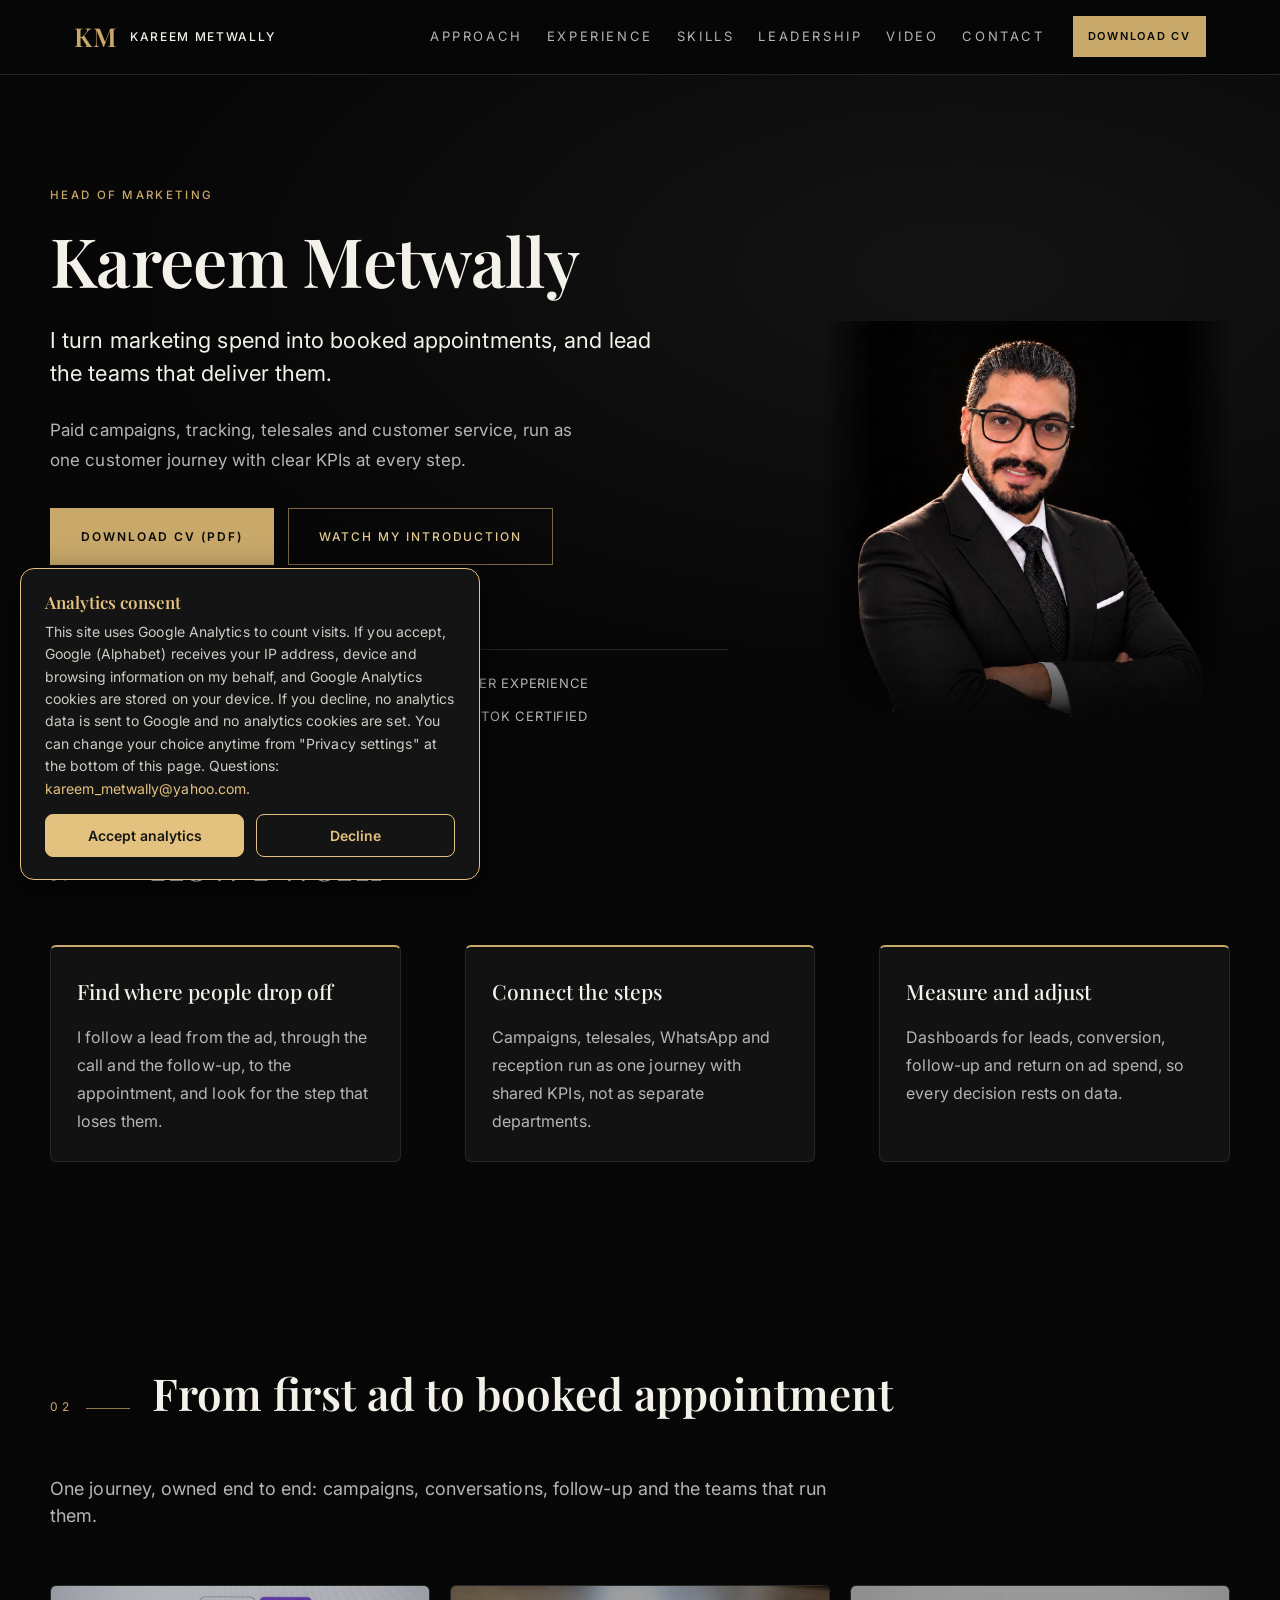
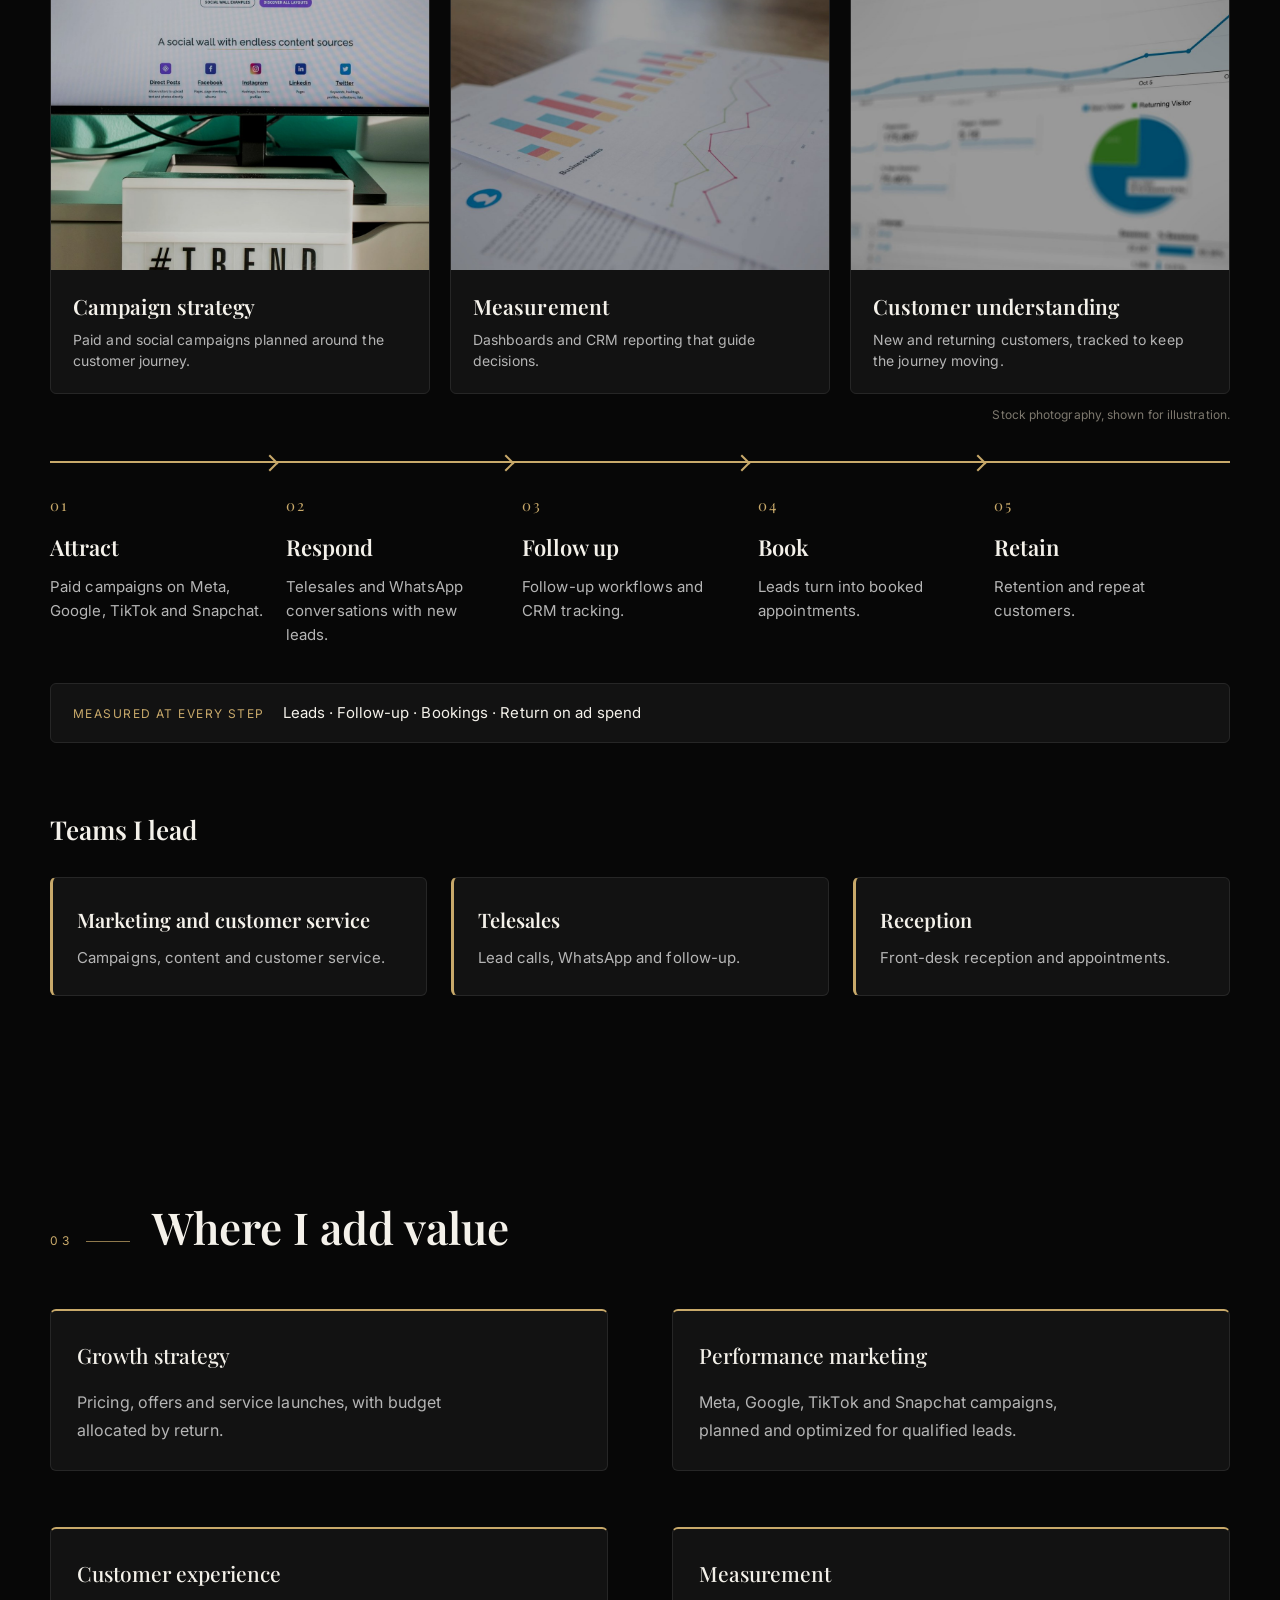
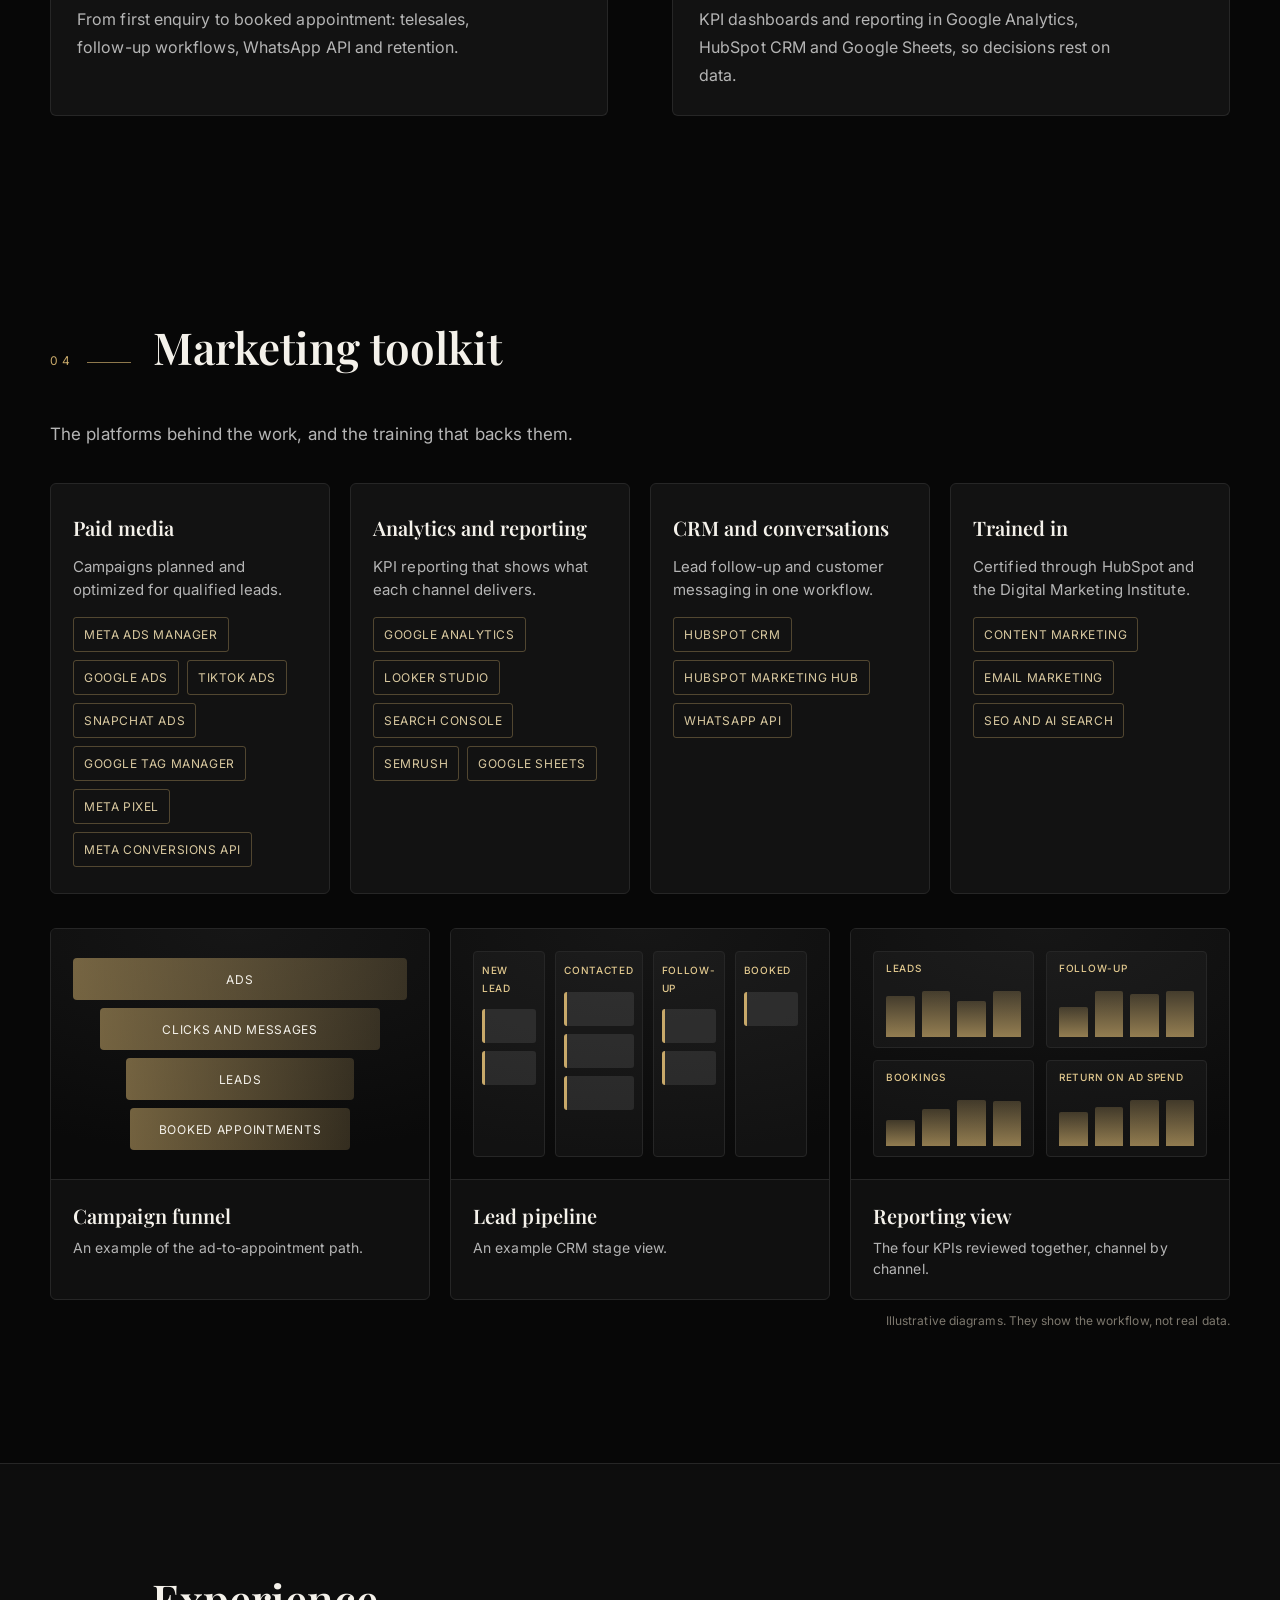
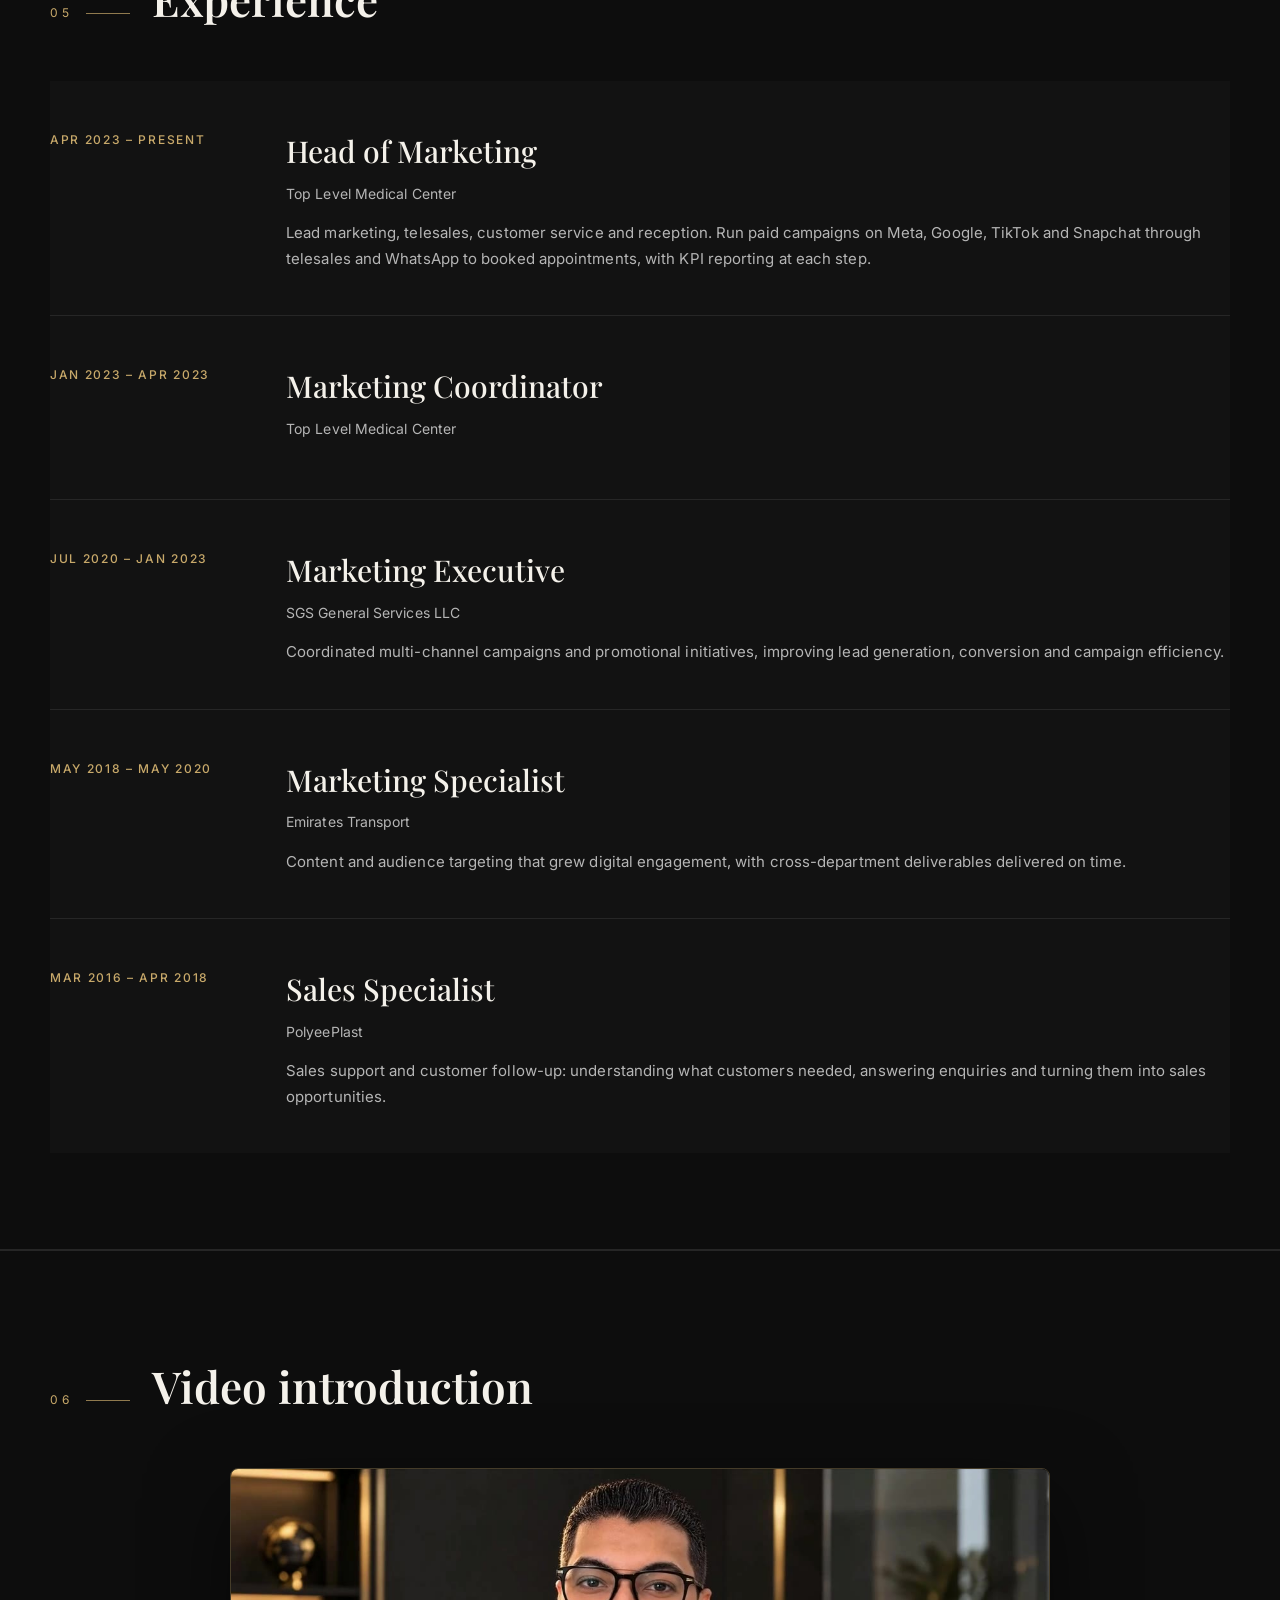
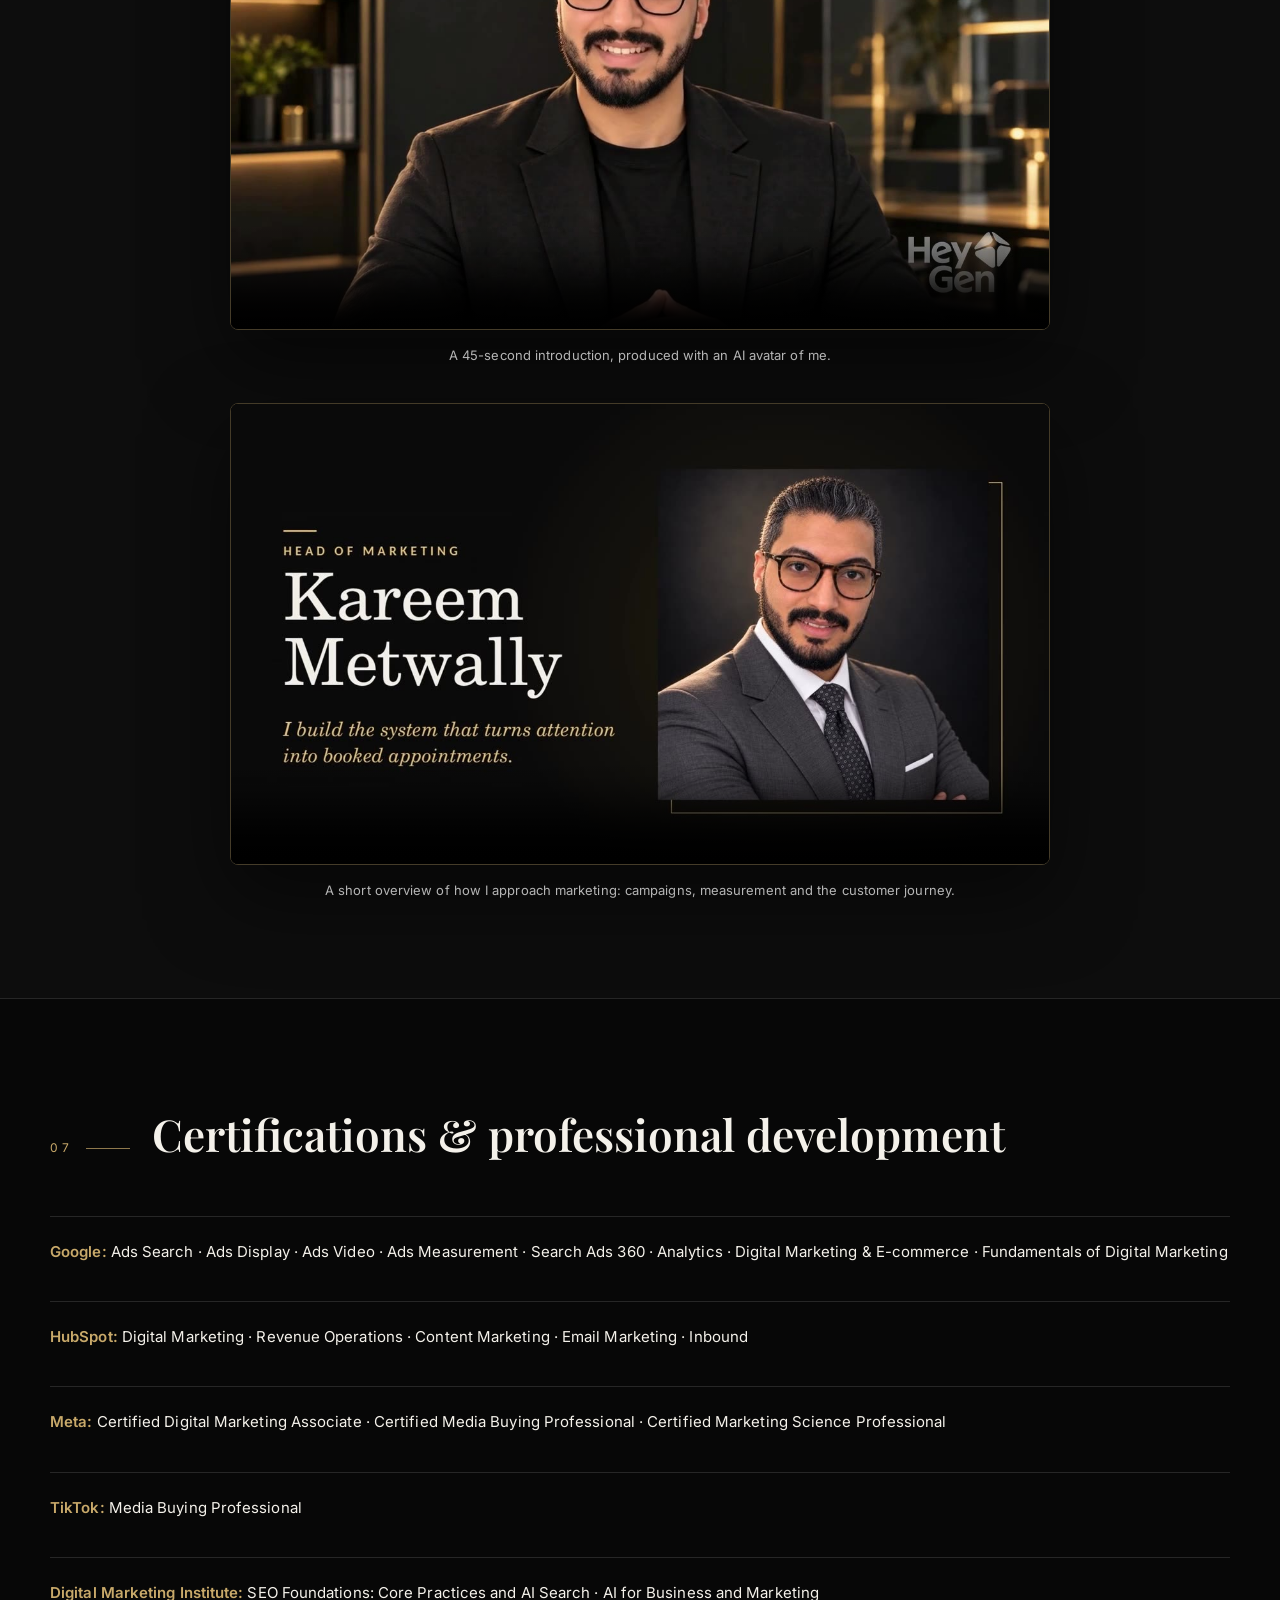
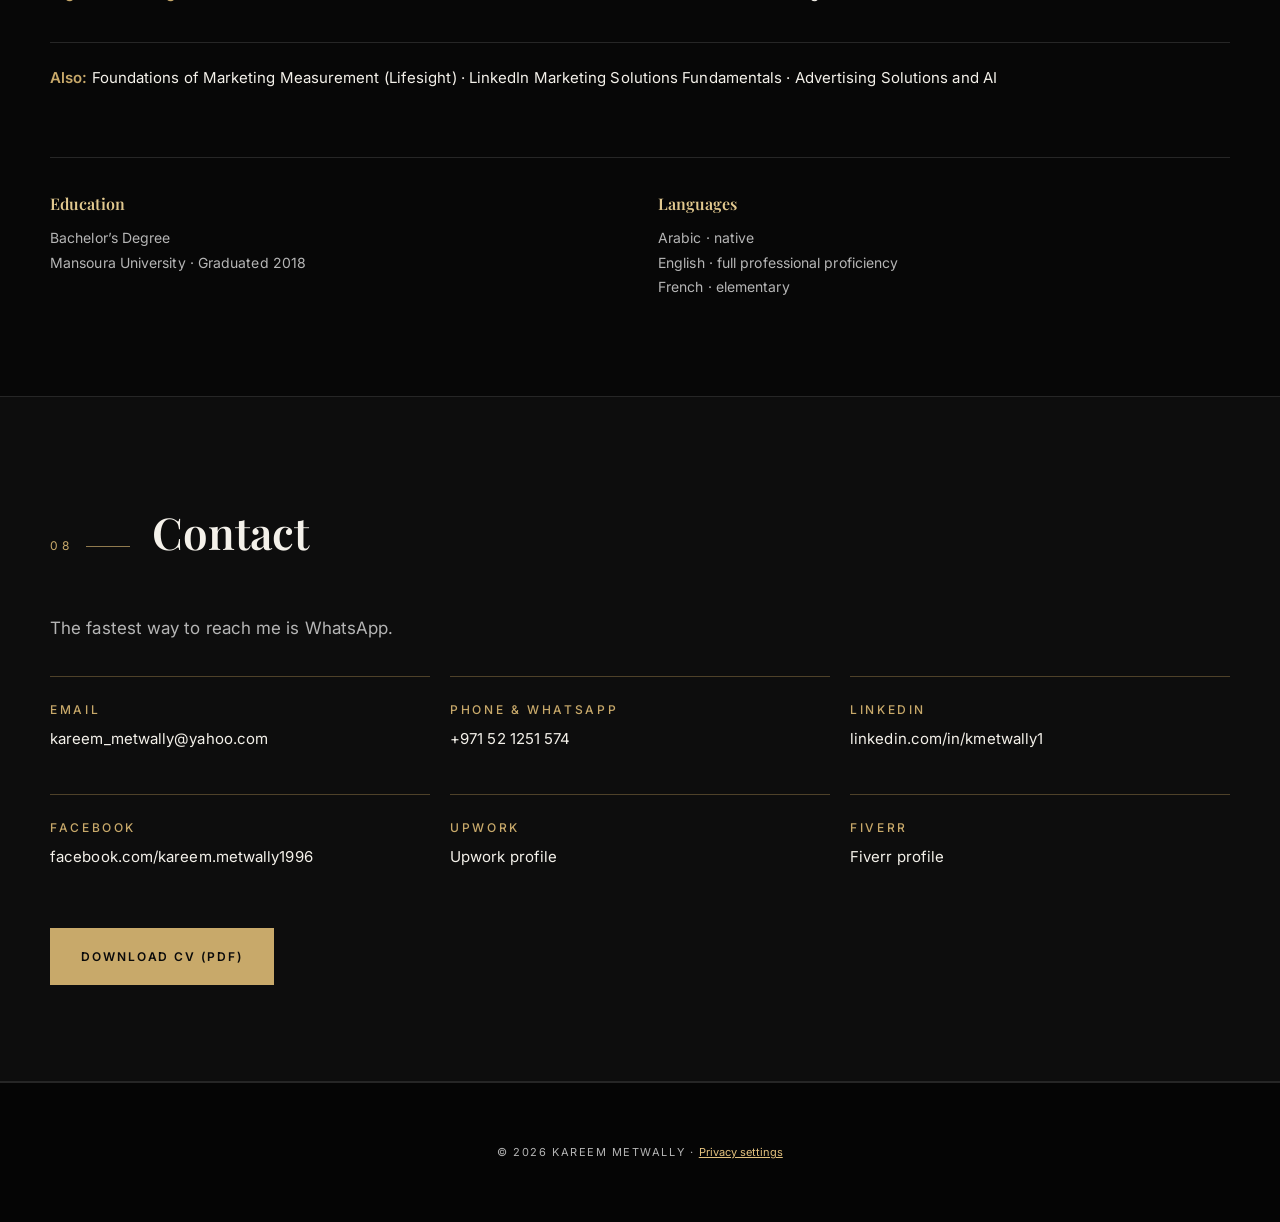
==== commit 20d4e85d: "Keep consent banner above overlays, qualify decline wording" ====
--- a/index.html
+++ b/index.html
@@ -321,7 +321,7 @@
 </script>
 
 <style>
-#consent-banner{position:fixed;left:20px;bottom:20px;z-index:10000;max-width:460px;background:#141414;border:1px solid #e3c17e;border-radius:14px;padding:22px 24px;box-shadow:0 10px 34px rgba(0,0,0,.6);color:#e8e6e1;font:15px/1.6 Inter,Arial,sans-serif;display:none}
+#consent-banner{position:fixed;left:20px;bottom:20px;z-index:2147483647;max-height:80vh;overflow:auto;max-width:460px;background:#141414;border:1px solid #e3c17e;border-radius:14px;padding:22px 24px;box-shadow:0 10px 34px rgba(0,0,0,.6);color:#e8e6e1;font:15px/1.6 Inter,Arial,sans-serif;display:none}
 #consent-banner.show{display:block}
 #consent-banner h3{margin:0 0 8px;font:600 17px Playfair Display,Georgia,serif;color:#e3c17e}
 #consent-banner p{margin:0 0 14px;color:#cfccc4;font-size:14px}
@@ -330,12 +330,13 @@
 .consent-actions button{flex:1;padding:12px 10px;border-radius:8px;font:600 14px Inter,Arial,sans-serif;cursor:pointer;border:1px solid #e3c17e}
 #consent-accept{background:#e3c17e;color:#161616}
 #consent-decline{background:transparent;color:#e3c17e}
+body.consent-open #mysitegpt-widget,body.consent-open #nl-badge-frame,body.consent-open .wa-float{display:none !important}
 .privacy-link{background:none;border:none;color:#e3c17e;font:inherit;cursor:pointer;text-decoration:underline;padding:0}
 @media(max-width:520px){#consent-banner{left:12px;right:12px;bottom:12px;max-width:none}.consent-actions{flex-direction:column}}
 </style>
 <div id="consent-banner" role="dialog" aria-labelledby="consent-title" aria-live="polite">
   <h3 id="consent-title">Analytics consent</h3>
-  <p>This site uses Google Analytics to count visits. If you accept, Google (Alphabet) receives your IP address, device and browsing information on my behalf, and Google Analytics cookies are stored on your device. If you decline, nothing is sent to Google and no analytics cookies are set. You can change your choice anytime from "Privacy settings" at the bottom of this page. Questions: <a href="mailto:kareem_metwally@yahoo.com">kareem_metwally@yahoo.com</a>.</p>
+  <p>This site uses Google Analytics to count visits. If you accept, Google (Alphabet) receives your IP address, device and browsing information on my behalf, and Google Analytics cookies are stored on your device. If you decline, no analytics data is sent to Google and no analytics cookies are set. You can change your choice anytime from "Privacy settings" at the bottom of this page. Questions: <a href="mailto:kareem_metwally@yahoo.com">kareem_metwally@yahoo.com</a>.</p>
   <div class="consent-actions">
     <button type="button" id="consent-accept">Accept analytics</button>
     <button type="button" id="consent-decline">Decline</button>
@@ -348,8 +349,11 @@
   function choice(){ try { return localStorage.getItem(KEY); } catch(e){ return null; } }
   function save(v){ try { localStorage.setItem(KEY, v); } catch(e){} }
   function deleteGaCookies(){
-    var names = ["_ga", "_ga_QD25LKXJTJ"];
-    var domains = [location.hostname, "." + location.hostname];
+    var found = document.cookie.split(";").map(function(c){ return c.split("=")[0].trim(); }).filter(function(n){ return n.indexOf("_ga") === 0; });
+    var names = found.length ? found : ["_ga", "_ga_QD25LKXJTJ"];
+    var parts = location.hostname.split(".");
+    var domains = [];
+    for (var i = 0; i < parts.length - 1; i++) { var d = parts.slice(i).join("."); domains.push(d); domains.push("." + d); }
     names.forEach(function(n){
       domains.forEach(function(d){
         document.cookie = n + "=; expires=Thu, 01 Jan 1970 00:00:00 GMT; path=/; domain=" + d;
@@ -357,8 +361,8 @@
       });
     });
   }
-  function show(){ banner.classList.add("show"); }
-  function hide(){ banner.classList.remove("show"); }
+  function show(){ banner.classList.add("show"); document.body.classList.add("consent-open"); }
+  function hide(){ banner.classList.remove("show"); document.body.classList.remove("consent-open"); }
   document.getElementById("consent-accept").addEventListener("click", function(){
     save("granted");
     hide();
@@ -372,6 +376,7 @@
   });
   var settingsBtn = document.getElementById("privacy-settings");
   if (settingsBtn) { settingsBtn.addEventListener("click", function(){ show(); }); }
+  if (choice() === "denied") { deleteGaCookies(); setTimeout(deleteGaCookies, 3000); }
   if (choice() === null) { show(); }
 })();
 </script>
